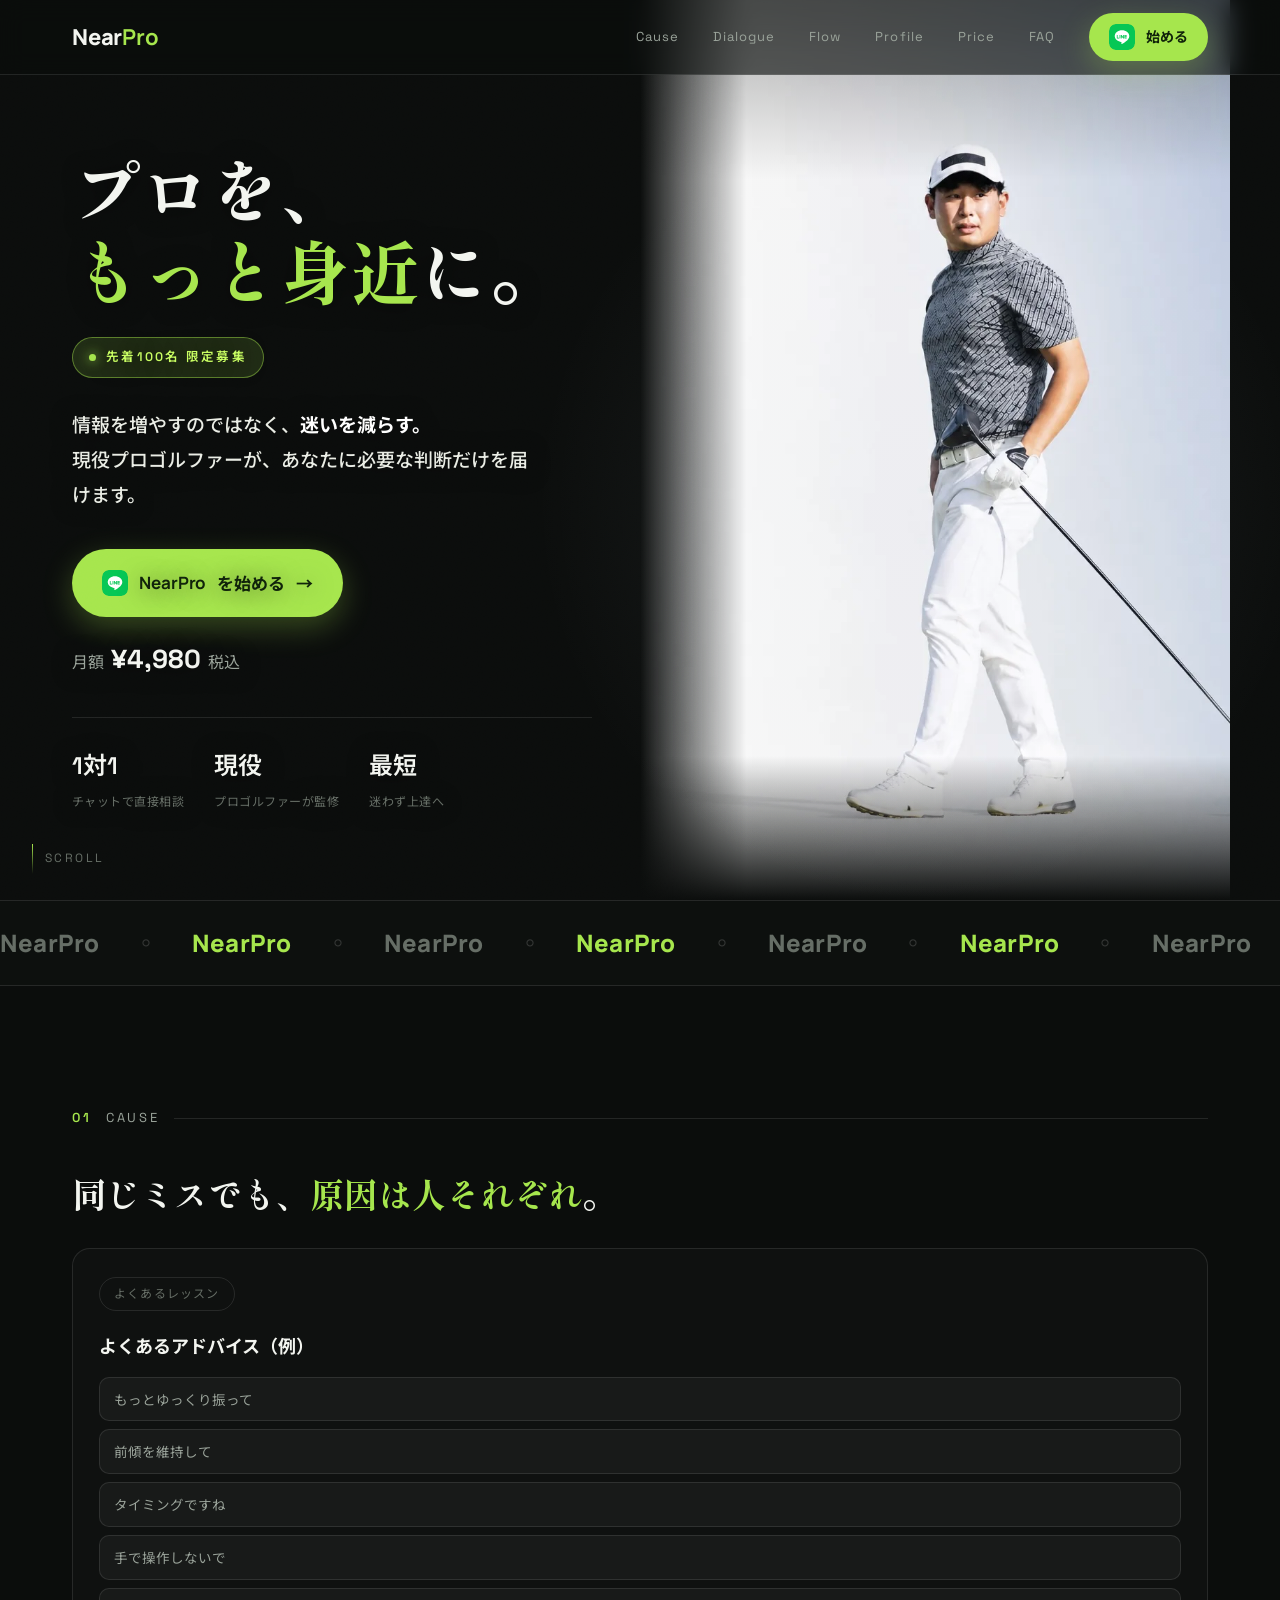
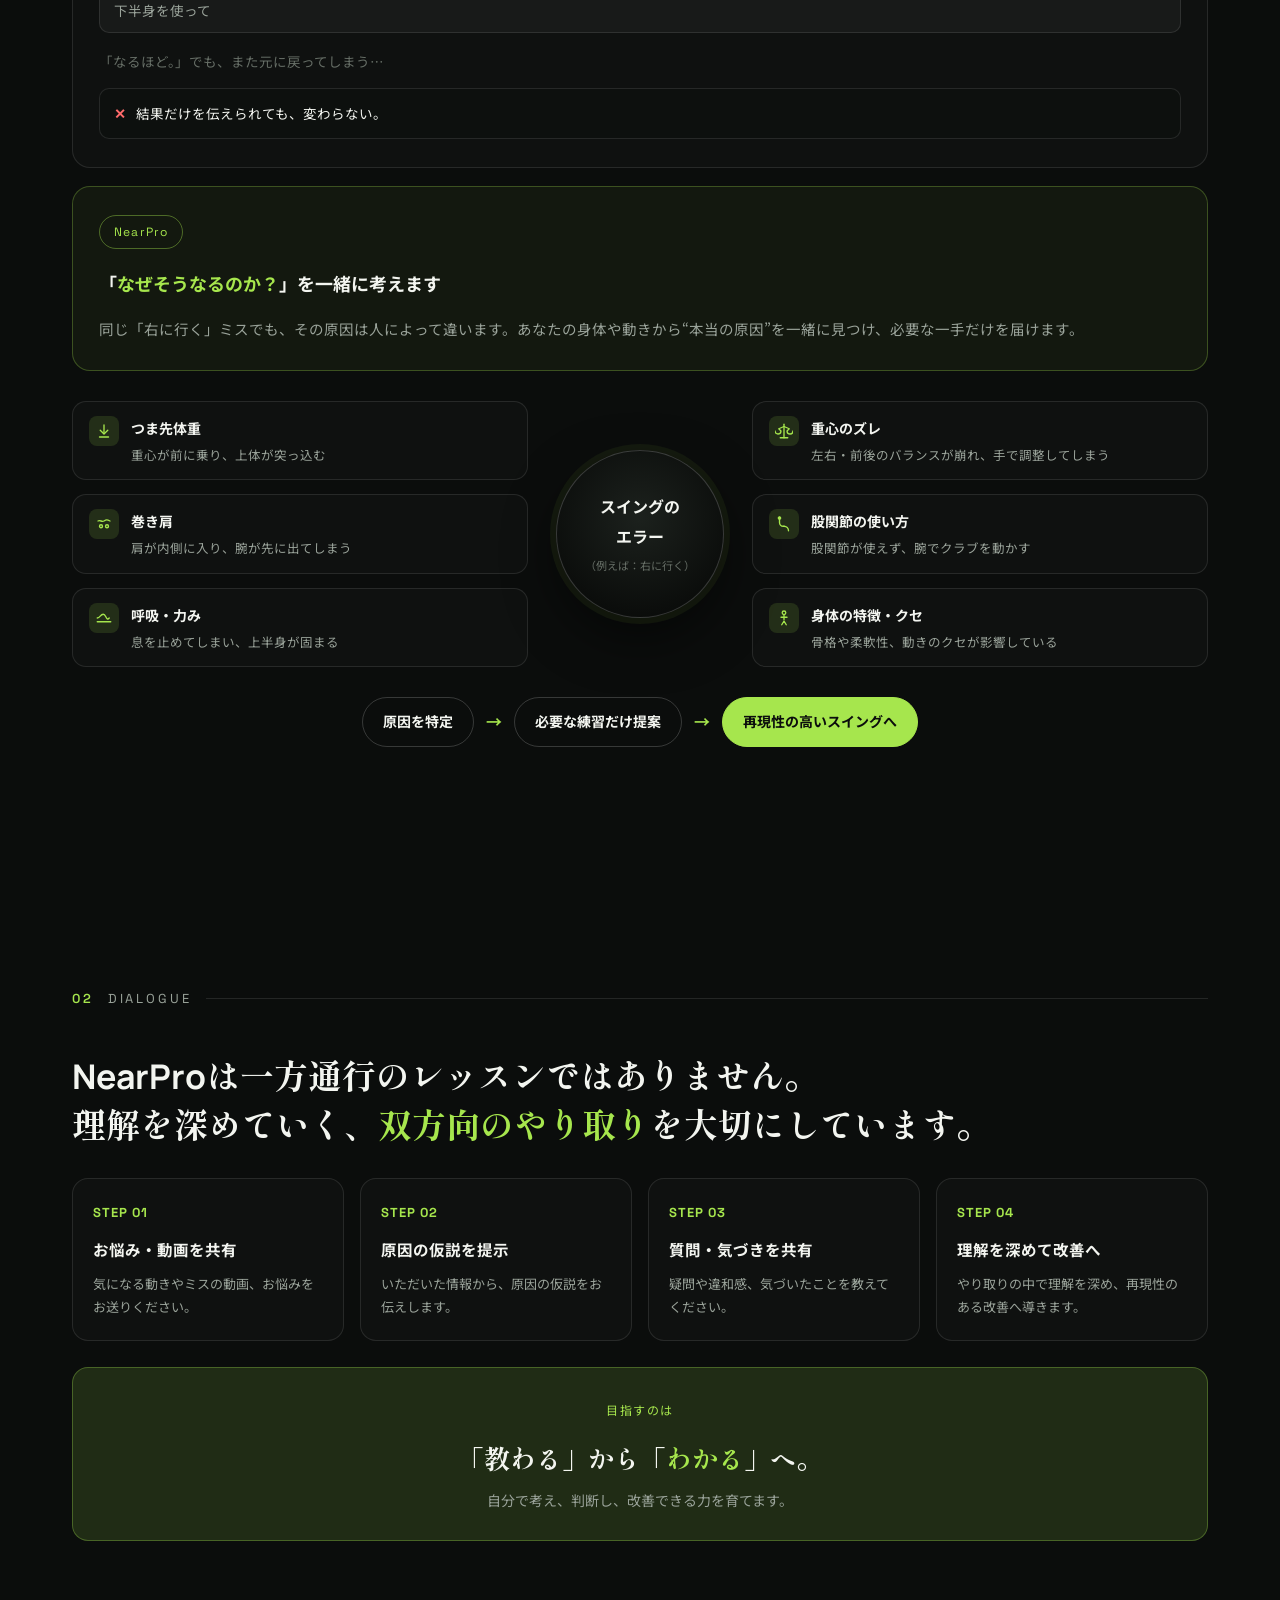
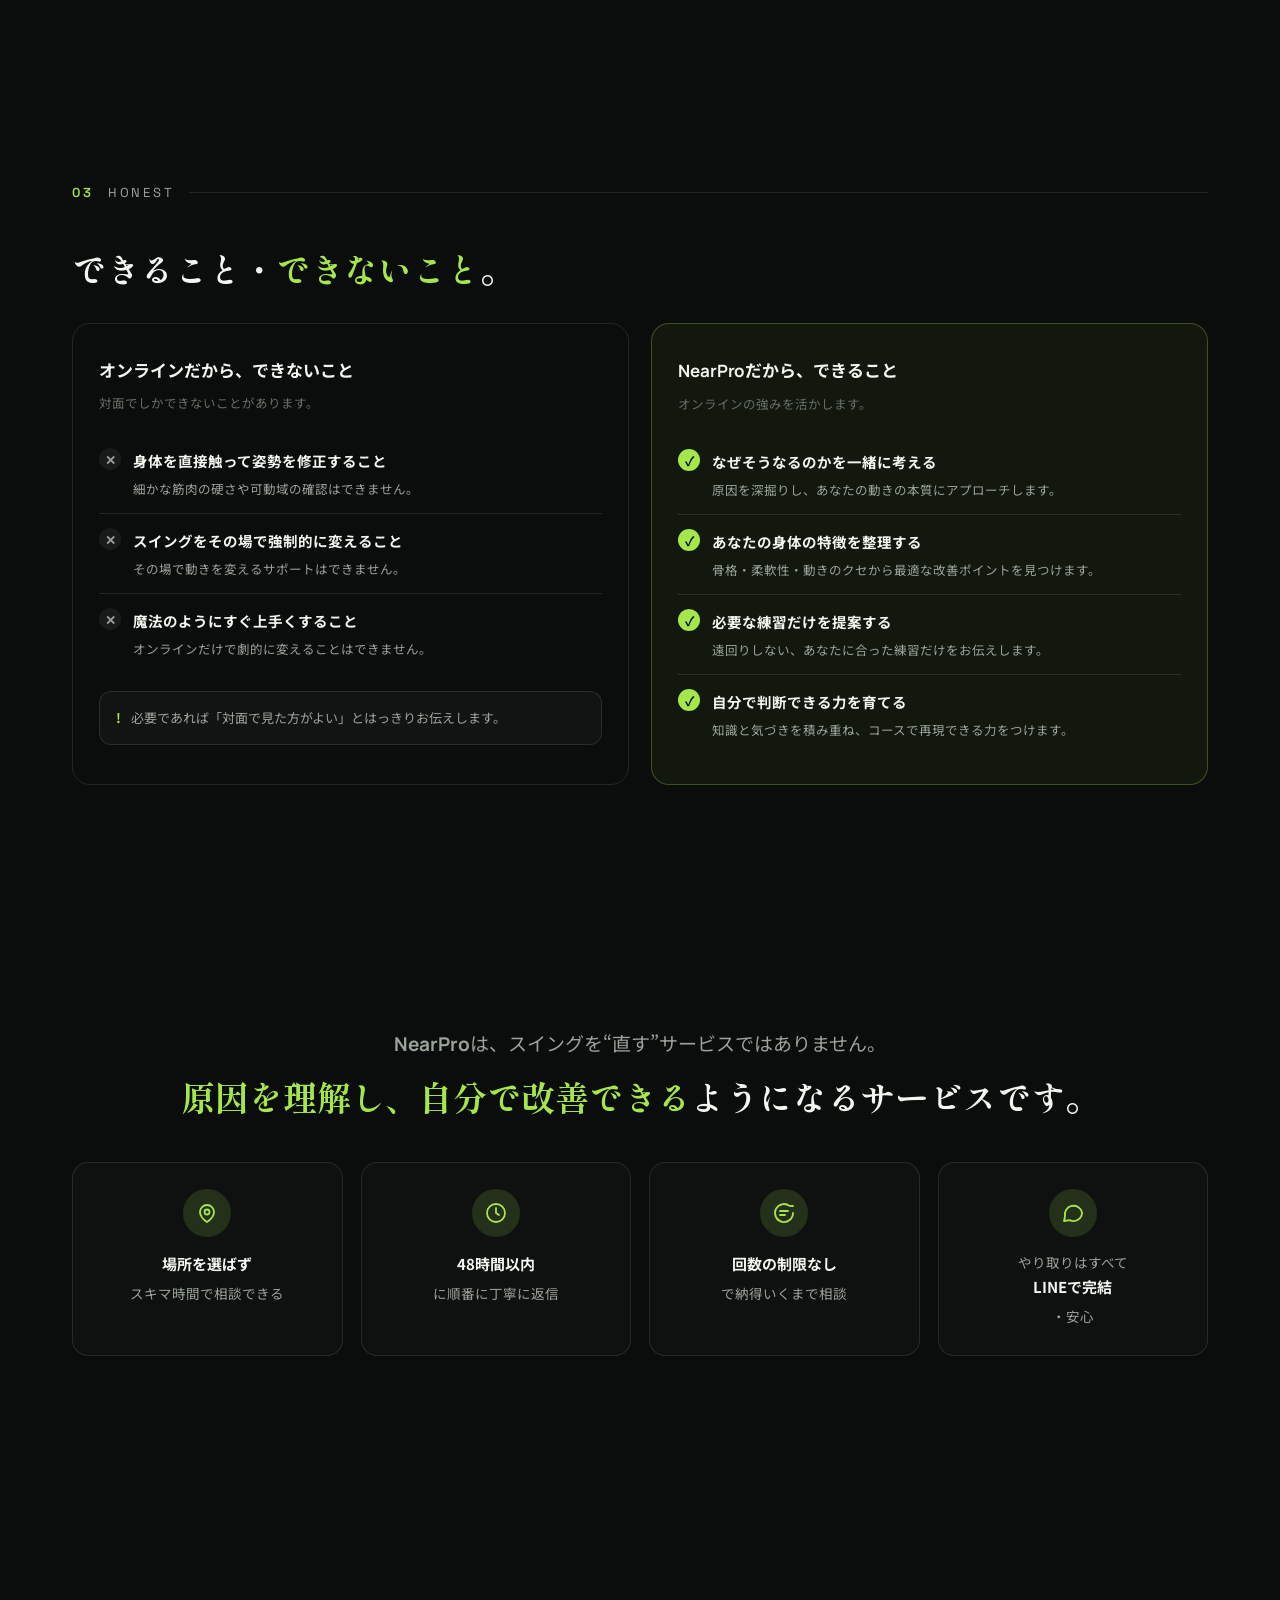
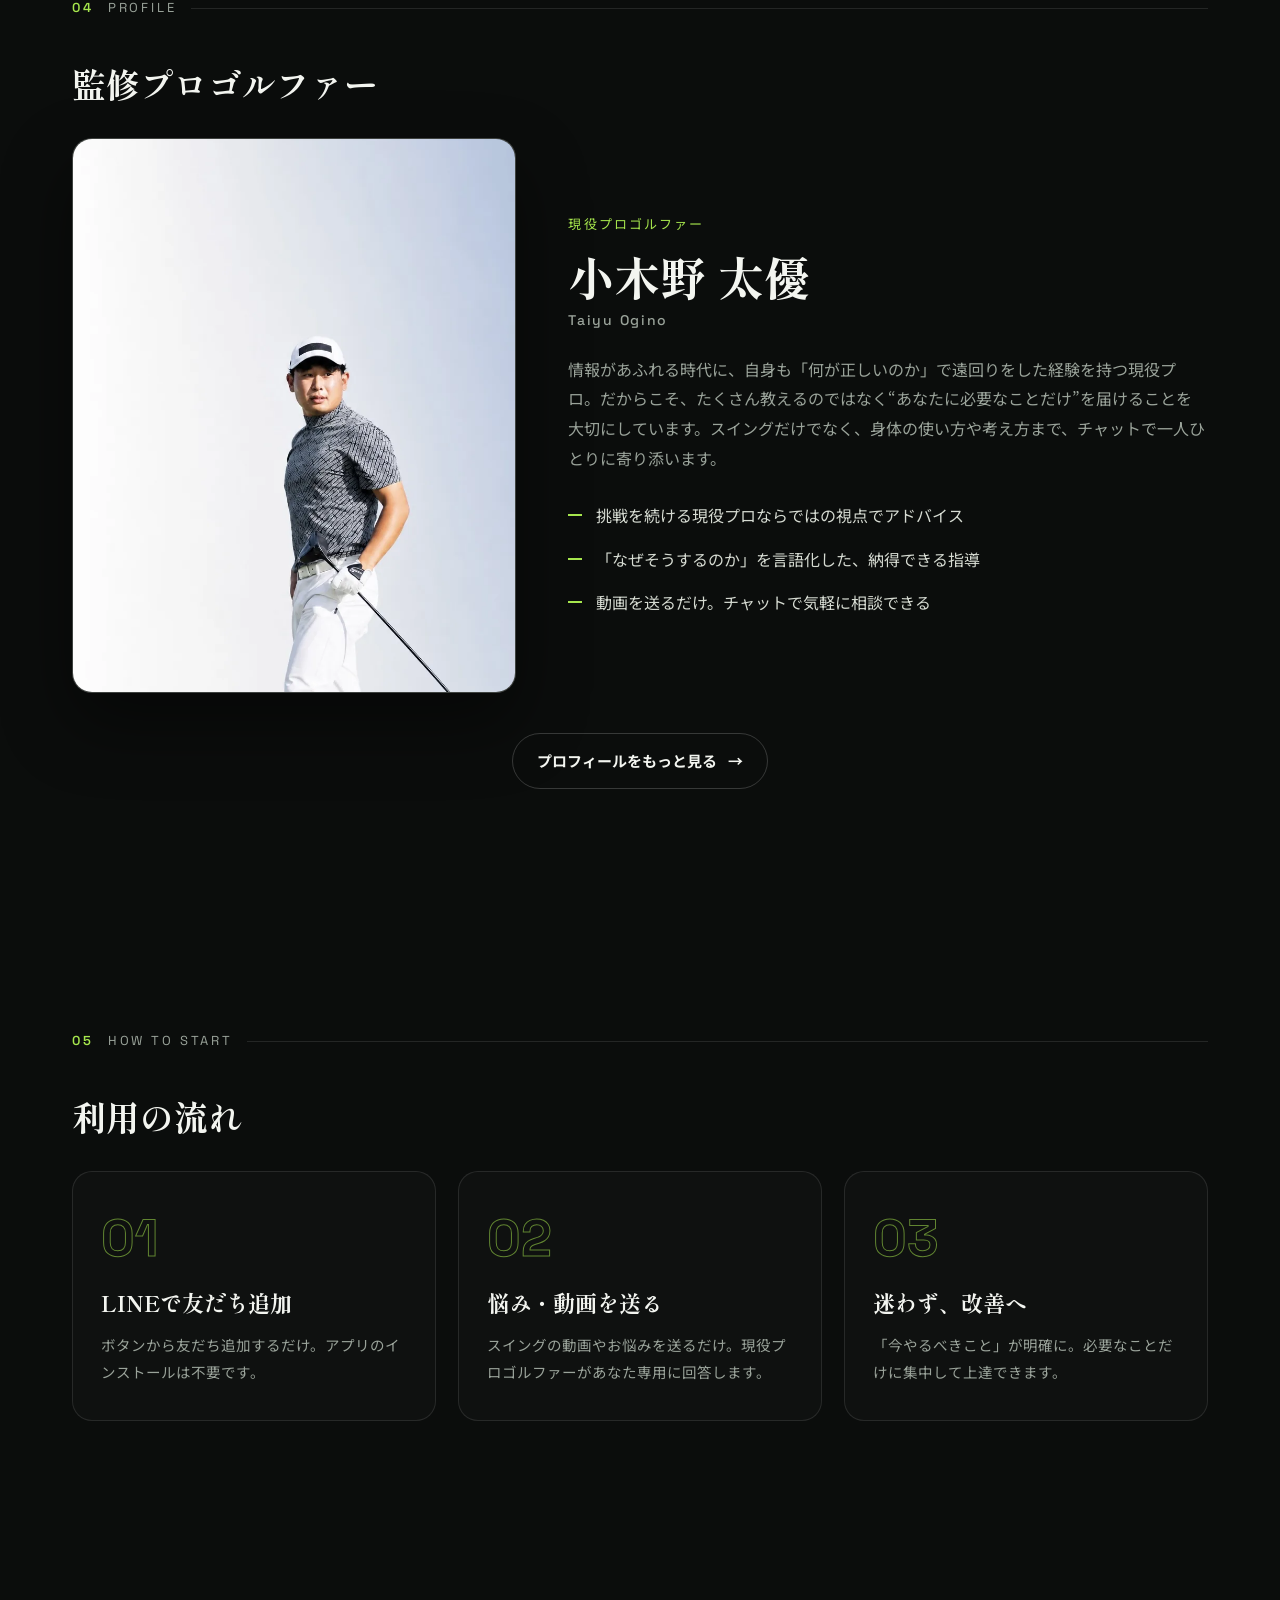
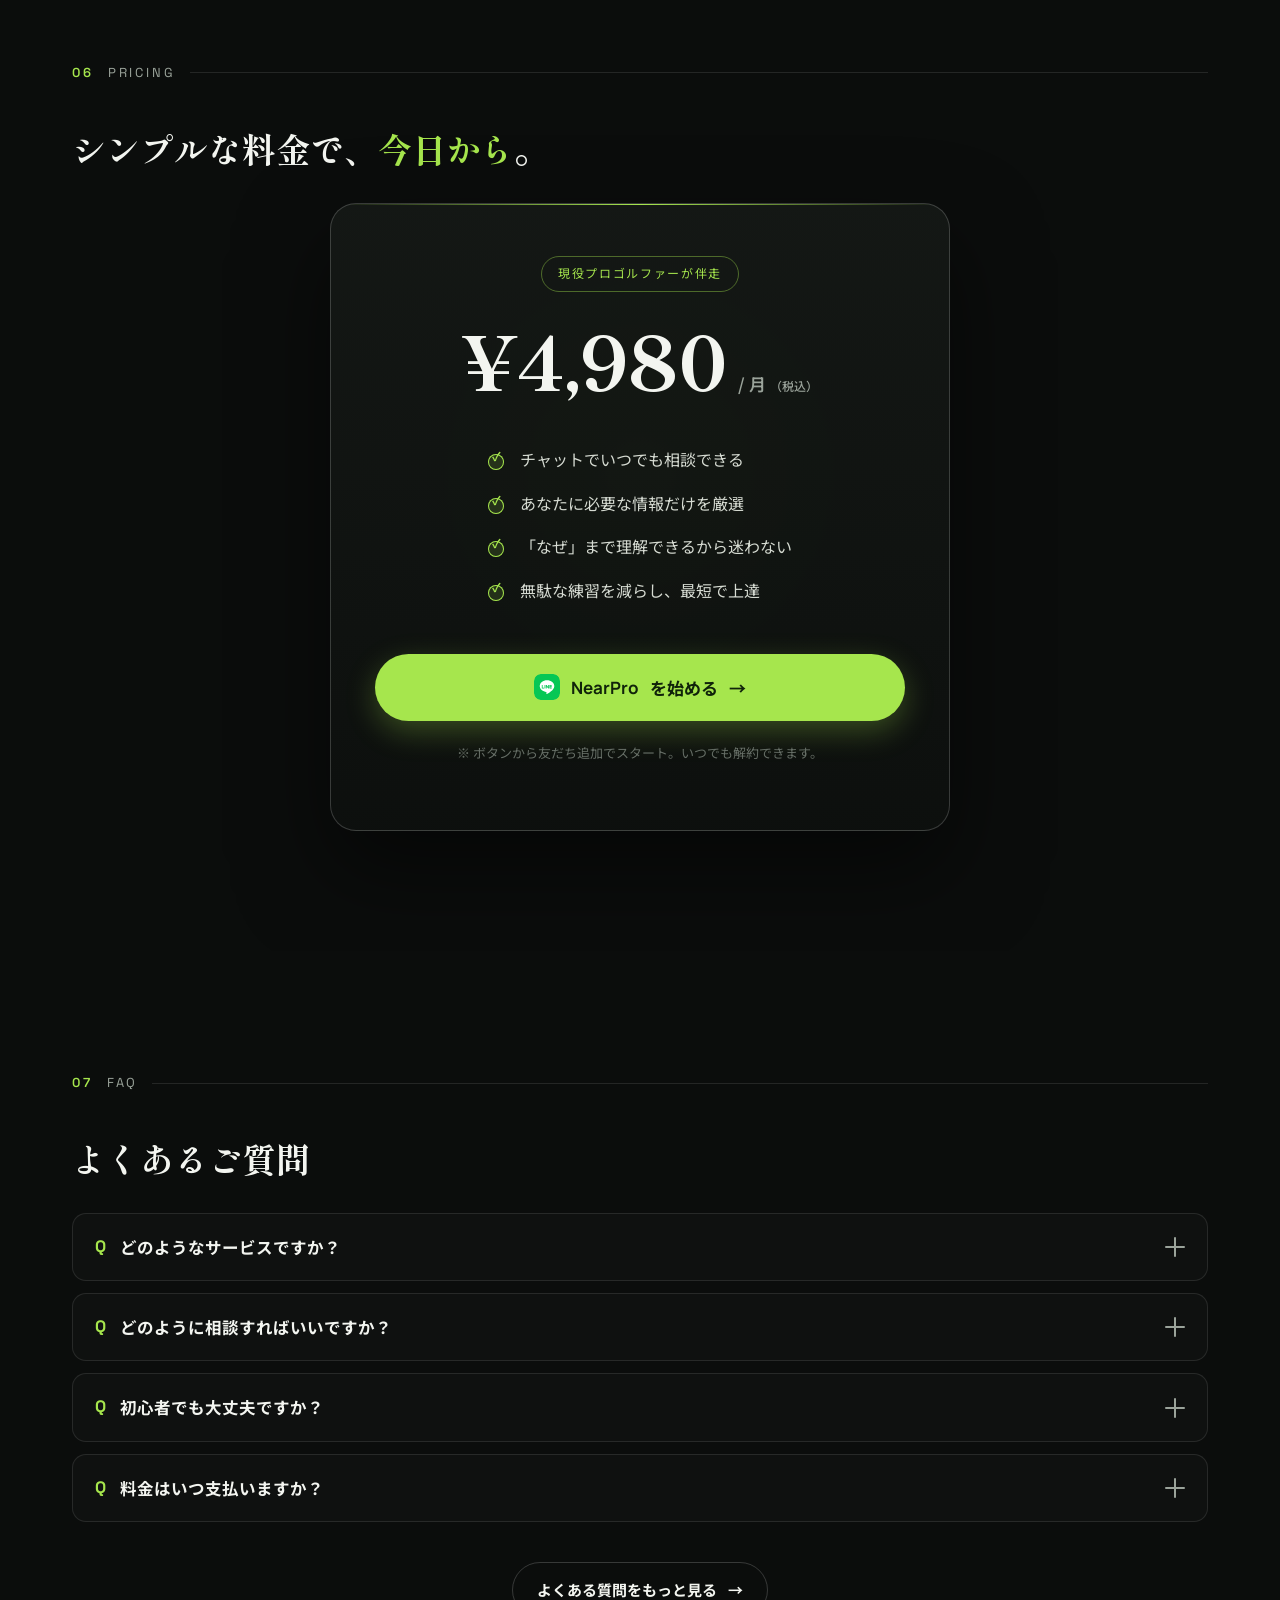
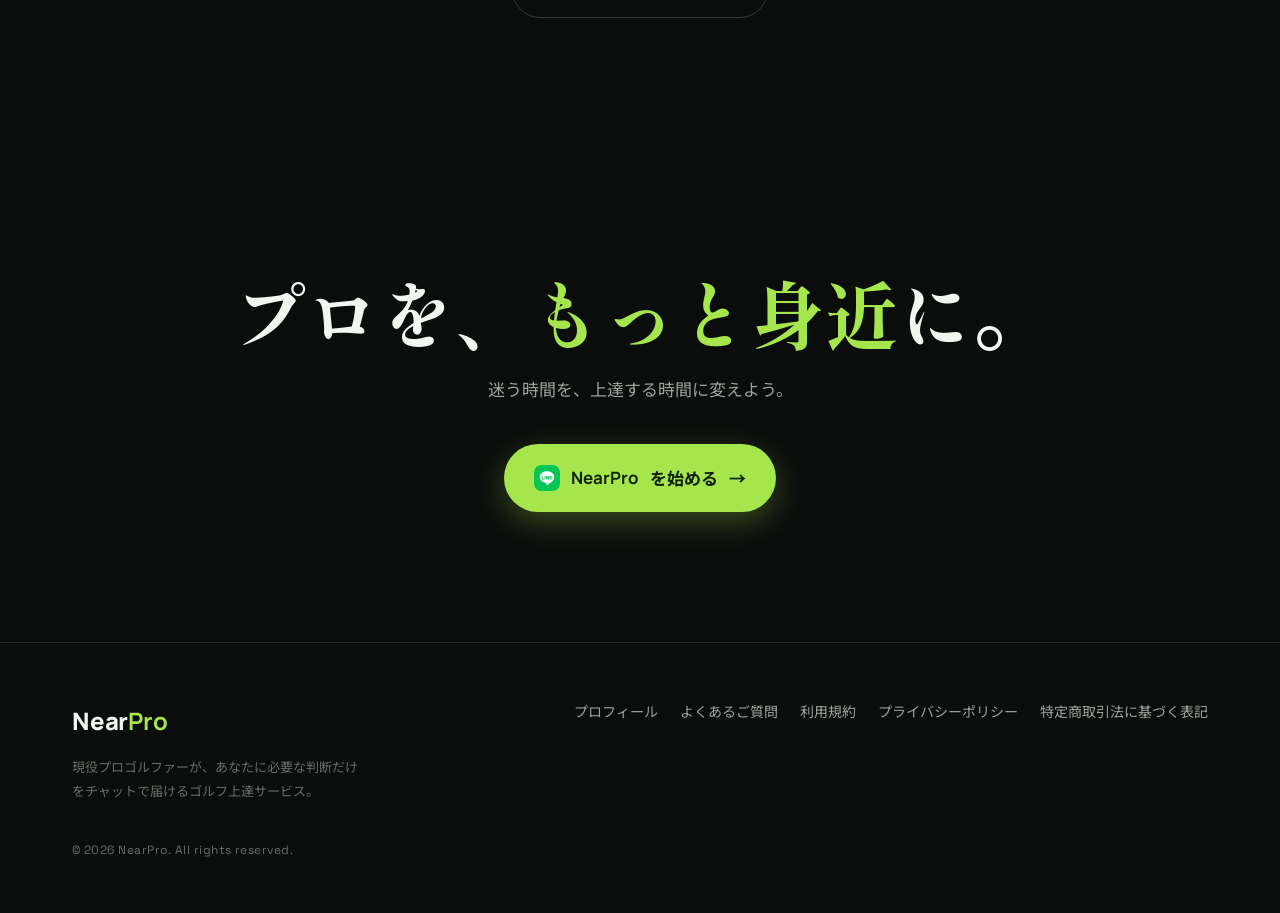
==== index.html @ 87bf40b3 "検索結果用にファビコンをGoogle要件(48pxの倍数)へ刷新、favicon.icoを追加 - favicon-48/96/144/192.png と favicon.ico を生成し全ページで参" ====
<!DOCTYPE html>
<html lang="ja">
<head>
<meta charset="UTF-8" />
<meta name="viewport" content="width=device-width, initial-scale=1.0" />
<title>NearPro（ニアプロ）｜ゴルフのミスの"原因"がわかるオンライン相談</title>
<meta name="description" content="NearPro（ニアプロ）は、現役プロゴルファーがLINEでゴルフの悩みに答えるオンライン相談サービス。同じミスでも原因は人それぞれ。あなたの身体の特徴やクセから本当の原因を一緒に見つけます。月額4,980円（税込）。" />
<meta name="google-site-verification" content="IbcM3j3N8ZVfV1A4sZUNfqUJ33cQSK8FoawnPCM8Xus" />
<meta name="theme-color" content="#0b0d0c" />
<meta property="og:title" content="NearPro（ニアプロ）｜ゴルフのミスの&quot;原因&quot;がわかるオンライン相談" />
<meta property="og:description" content="同じミスでも、原因は人それぞれ。現役プロゴルファーがLINEで伴走し、あなたに必要な一手だけを届けます。月額4,980円（税込）。" />
<link rel="preconnect" href="https://fonts.googleapis.com" />
<link rel="preconnect" href="https://fonts.gstatic.com" crossorigin />
<link href="https://fonts.googleapis.com/css2?family=Manrope:wght@600;700;800&family=Shippori+Mincho:wght@500;600;700;800&family=Noto+Sans+JP:wght@400;500;700&family=Space+Grotesk:wght@400;500;600;700&display=swap" rel="stylesheet" />
<link rel="icon" href="/favicon.ico" sizes="any" />
<link rel="icon" href="/favicon.svg" type="image/svg+xml" />
<link rel="icon" href="/favicon-96.png" sizes="96x96" type="image/png" />
<link rel="icon" href="/favicon-192.png" sizes="192x192" type="image/png" />
<link rel="apple-touch-icon" href="/apple-touch-icon.png" />
<meta property="og:type" content="website" />
<meta property="og:site_name" content="NearPro" />
<meta property="og:url" content="https://nearpro.pages.dev/" />
<meta property="og:image" content="https://nearpro.pages.dev/og.png" />
<meta property="og:image:width" content="1200" />
<meta property="og:image:height" content="630" />
<meta name="twitter:card" content="summary_large_image" />
<meta name="twitter:image" content="https://nearpro.pages.dev/og.png" />
<link rel="canonical" href="https://nearpro.pages.dev/" />
<link rel="stylesheet" href="styles.css" />
<script type="application/ld+json">
{
  "@context": "https://schema.org",
  "@graph": [
    {
      "@type": "Organization",
      "@id": "https://nearpro.pages.dev/#organization",
      "name": "NearPro",
      "alternateName": ["ニアプロ", "NearPro（ニアプロ）"],
      "url": "https://nearpro.pages.dev/",
      "logo": "https://nearpro.pages.dev/apple-touch-icon.png",
      "image": "https://nearpro.pages.dev/og.png",
      "description": "現役プロゴルファーがLINEでゴルフの悩みに答えるオンライン相談サービス。同じミスでも原因は人それぞれという考えのもと、原因を一緒に見つけ、自分で改善できる力を育てます。",
      "email": "tai54tai0517@icloud.com",
      "founder": { "@id": "https://nearpro.pages.dev/profile#taiyu-ogino" },
      "sameAs": ["https://lin.ee/vwxO3Qq"]
    },
    {
      "@type": "WebSite",
      "@id": "https://nearpro.pages.dev/#website",
      "url": "https://nearpro.pages.dev/",
      "name": "NearPro（ニアプロ）",
      "alternateName": "ニアプロ",
      "inLanguage": "ja",
      "publisher": { "@id": "https://nearpro.pages.dev/#organization" }
    },
    {
      "@type": "Service",
      "@id": "https://nearpro.pages.dev/#service",
      "name": "NearPro オンラインゴルフ相談",
      "serviceType": "オンラインゴルフレッスン・相談",
      "description": "スイングの動画やお悩みをLINEで送ると、現役プロゴルファーが原因の仮説を提示し、必要な練習だけを提案します。回数制限なし、48時間以内を目安に返信。",
      "provider": { "@id": "https://nearpro.pages.dev/#organization" },
      "areaServed": { "@type": "Country", "name": "日本" },
      "availableChannel": {
        "@type": "ServiceChannel",
        "serviceUrl": "https://lin.ee/vwxO3Qq",
        "name": "LINE公式アカウント"
      },
      "offers": {
        "@type": "Offer",
        "price": "4980",
        "priceCurrency": "JPY",
        "availability": "https://schema.org/InStock",
        "url": "https://nearpro.pages.dev/#price",
        "description": "月額4,980円（税込）／回数制限なし"
      }
    },
    {
      "@type": "Person",
      "@id": "https://nearpro.pages.dev/profile#taiyu-ogino",
      "name": "小木野 太優",
      "alternateName": "Taiyu Ogino",
      "jobTitle": "プロゴルファー",
      "url": "https://nearpro.pages.dev/profile",
      "worksFor": { "@id": "https://nearpro.pages.dev/#organization" }
    }
  ]
}
</script>
</head>
<body>

<header class="site" id="site-header">
  <div class="wrap">
    <a class="brand" href="#top">Near<b>Pro</b></a>
    <nav class="nav">
      <a class="link" href="#cause">Cause</a>
      <a class="link" href="#dialogue">Dialogue</a>
      <a class="link" href="#flow">Flow</a>
      <a class="link" href="#profile">Profile</a>
      <a class="link" href="#price">Price</a>
      <a class="link" href="/faq">FAQ</a>
      <a class="btn primary" href="https://lin.ee/vwxO3Qq" target="_blank" rel="noopener"><span class="ico" aria-label="LINE"><svg viewBox="0 0 48 48" aria-hidden="true"><rect width="48" height="48" rx="12" fill="#06C755"/><path fill="#fff" d="M24 11.5c-7.4 0-13.4 4.87-13.4 10.86 0 5.37 4.76 9.86 11.19 10.71.44.1 1.03.29 1.18.67.13.34.09.87.04 1.21l-.19 1.15c-.06.34-.27 1.33 1.17.72 1.44-.6 7.75-4.56 10.58-7.82h-.01c1.95-2.14 2.89-4.32 2.89-6.73 0-5.99-6.05-10.86-13.45-10.86z"/><g fill="#06C755"><path d="M20.7 20.2h-.94a.26.26 0 0 0-.26.26v5.85c0 .14.12.26.26.26h.94c.15 0 .26-.12.26-.26v-5.85a.26.26 0 0 0-.26-.26zM27.2 20.2h-.94a.26.26 0 0 0-.26.26v3.47l-2.68-3.62-.02-.02v-.01h-1.06a.26.26 0 0 0-.26.26v5.85c0 .14.12.26.26.26h.94c.15 0 .26-.12.26-.26v-3.47l2.69 3.63c.02.03.04.05.06.06l.02.01h1.05c.14 0 .26-.12.26-.26v-5.85a.26.26 0 0 0-.26-.26zM18.44 25.2h-2.56v-4.74a.26.26 0 0 0-.26-.26h-.94a.26.26 0 0 0-.26.26v5.85c0 .07.03.13.07.18.05.04.11.07.18.07h3.77c.14 0 .26-.12.26-.26v-.94a.26.26 0 0 0-.26-.26zM32.5 21.66c.14 0 .26-.12.26-.26v-.94a.26.26 0 0 0-.26-.26h-3.77a.25.25 0 0 0-.18.07.26.26 0 0 0-.07.18v5.85c0 .07.03.13.07.18.05.04.11.07.18.07h3.77c.14 0 .26-.12.26-.26v-.94a.26.26 0 0 0-.26-.26h-2.56v-.99h2.56c.14 0 .26-.12.26-.26v-.94a.26.26 0 0 0-.26-.26h-2.56v-.99h2.56z"/></g></svg></span>始める</a>
    </nav>
  </div>
</header>

<!-- ===== HERO ===== -->
<section class="hero" id="top">
  <div class="hero-photo">
    <picture>
      <source srcset="assets/img/hero-player.webp" type="image/webp" />
      <img src="assets/img/hero-player.jpg" alt="ゴルフクラブを持つ現役プロゴルファー" />
    </picture>
  </div>
  <div class="hero-scrim" aria-hidden="true"></div>
  <div class="wrap hero-inner">
    <div class="hero-copy">
      <h1 class="title">プロを、<br /><span class="nb"><em>もっと身近</em>に。</span></h1>
      <div class="kicker limited"><span class="dot"></span>先着100名 限定募集</div>
      <p class="hero-lead">情報を増やすのではなく、<b>迷いを減らす。</b><br />現役プロゴルファーが、あなたに必要な判断だけを届けます。</p>
      <div class="hero-actions">
        <a class="btn primary big" href="https://lin.ee/vwxO3Qq" target="_blank" rel="noopener"><span class="ico" aria-label="LINE"><svg viewBox="0 0 48 48" aria-hidden="true"><rect width="48" height="48" rx="12" fill="#06C755"/><path fill="#fff" d="M24 11.5c-7.4 0-13.4 4.87-13.4 10.86 0 5.37 4.76 9.86 11.19 10.71.44.1 1.03.29 1.18.67.13.34.09.87.04 1.21l-.19 1.15c-.06.34-.27 1.33 1.17.72 1.44-.6 7.75-4.56 10.58-7.82h-.01c1.95-2.14 2.89-4.32 2.89-6.73 0-5.99-6.05-10.86-13.45-10.86z"/><g fill="#06C755"><path d="M20.7 20.2h-.94a.26.26 0 0 0-.26.26v5.85c0 .14.12.26.26.26h.94c.15 0 .26-.12.26-.26v-5.85a.26.26 0 0 0-.26-.26zM27.2 20.2h-.94a.26.26 0 0 0-.26.26v3.47l-2.68-3.62-.02-.02v-.01h-1.06a.26.26 0 0 0-.26.26v5.85c0 .14.12.26.26.26h.94c.15 0 .26-.12.26-.26v-3.47l2.69 3.63c.02.03.04.05.06.06l.02.01h1.05c.14 0 .26-.12.26-.26v-5.85a.26.26 0 0 0-.26-.26zM18.44 25.2h-2.56v-4.74a.26.26 0 0 0-.26-.26h-.94a.26.26 0 0 0-.26.26v5.85c0 .07.03.13.07.18.05.04.11.07.18.07h3.77c.14 0 .26-.12.26-.26v-.94a.26.26 0 0 0-.26-.26zM32.5 21.66c.14 0 .26-.12.26-.26v-.94a.26.26 0 0 0-.26-.26h-3.77a.25.25 0 0 0-.18.07.26.26 0 0 0-.07.18v5.85c0 .07.03.13.07.18.05.04.11.07.18.07h3.77c.14 0 .26-.12.26-.26v-.94a.26.26 0 0 0-.26-.26h-2.56v-.99h2.56c.14 0 .26-.12.26-.26v-.94a.26.26 0 0 0-.26-.26h-2.56v-.99h2.56z"/></g></svg></span><span class="np">NearPro</span>を始める<span>→</span></a>
        <div class="price-tag"><span>月額</span><b>¥4,980</b><span>税込</span></div>
      </div>
      <ul class="hero-stats">
        <li><span class="n">1対1</span><span class="l">チャットで直接相談</span></li>
        <li><span class="n">現役</span><span class="l">プロゴルファーが監修</span></li>
        <li><span class="n">最短</span><span class="l">迷わず上達へ</span></li>
      </ul>
    </div>
  </div>
  <div class="scroll-hint">SCROLL</div>
</section>

<!-- ===== MARQUEE ===== -->
<div class="marquee" aria-hidden="true">
  <div class="marquee-track">
    <span>NearPro</span><span class="sep">◦</span><span class="hot">NearPro</span><span class="sep">◦</span>
    <span>NearPro</span><span class="sep">◦</span><span class="hot">NearPro</span><span class="sep">◦</span>
    <span>NearPro</span><span class="sep">◦</span><span class="hot">NearPro</span><span class="sep">◦</span>
    <span>NearPro</span><span class="sep">◦</span><span class="hot">NearPro</span><span class="sep">◦</span>
    <span>NearPro</span><span class="sep">◦</span><span class="hot">NearPro</span><span class="sep">◦</span>
    <span>NearPro</span><span class="sep">◦</span><span class="hot">NearPro</span><span class="sep">◦</span>
  </div>
</div>

<!-- ===== 01 CAUSE ===== -->
<section class="section" id="cause">
  <div class="wrap">
    <div class="sec-label reveal"><span class="num">01</span> Cause</div>
    <h2 class="sub-head reveal">同じミスでも、<em>原因は人それぞれ</em>。</h2>

    <div class="compare reveal">
      <div class="panel">
        <span class="tag">よくあるレッスン</span>
        <h3>よくあるアドバイス（例）</h3>
        <ul class="advice">
          <li>もっとゆっくり振って</li>
          <li>前傾を維持して</li>
          <li>タイミングですね</li>
          <li>手で操作しないで</li>
          <li>下半身を使って</li>
        </ul>
        <p class="again">「なるほど。」でも、また元に戻ってしまう…</p>
        <div class="bad"><span class="x">✕</span>結果だけを伝えられても、変わらない。</div>
      </div>

      <div class="panel hot">
        <span class="tag">NearPro</span>
        <h3>「<em>なぜそうなるのか？</em>」を一緒に考えます</h3>
        <p class="nplead">同じ「右に行く」ミスでも、その原因は人によって違います。あなたの身体や動きから“本当の原因”を一緒に見つけ、必要な一手だけを届けます。</p>
      </div>
    </div>

    <div class="cause reveal d1">
      <div class="cause-side">
        <div class="factor">
          <span class="fic"><svg viewBox="0 0 24 24" fill="none" stroke="currentColor" stroke-width="1.8" stroke-linecap="round" stroke-linejoin="round"><path d="M12 4v10"/><path d="M7 11l5 5 5-5"/><path d="M6 20h12"/></svg></span>
          <div><div class="ft">つま先体重</div><div class="fd">重心が前に乗り、上体が突っ込む</div></div>
        </div>
        <div class="factor">
          <span class="fic"><svg viewBox="0 0 24 24" fill="none" stroke="currentColor" stroke-width="1.8" stroke-linecap="round" stroke-linejoin="round"><path d="M4 8c3-2 5 2 8 0s4-2 8 0"/><circle cx="8" cy="15" r="2"/><circle cx="16" cy="15" r="2"/></svg></span>
          <div><div class="ft">巻き肩</div><div class="fd">肩が内側に入り、腕が先に出てしまう</div></div>
        </div>
        <div class="factor">
          <span class="fic"><svg viewBox="0 0 24 24" fill="none" stroke="currentColor" stroke-width="1.8" stroke-linecap="round" stroke-linejoin="round"><path d="M3 12c4 0 4-5 8-5s4 10 8 5"/><path d="M3 17h18"/></svg></span>
          <div><div class="ft">呼吸・力み</div><div class="fd">息を止めてしまい、上半身が固まる</div></div>
        </div>
      </div>

      <div class="cause-center">
        <div><div class="ce-t">スイングの<br />エラー</div><div class="ce-s">（例えば：右に行く）</div></div>
      </div>

      <div class="cause-side">
        <div class="factor">
          <span class="fic"><svg viewBox="0 0 24 24" fill="none" stroke="currentColor" stroke-width="1.8" stroke-linecap="round" stroke-linejoin="round"><path d="M12 3v18"/><path d="M7 21h10"/><path d="M12 6l-7 3 3 3a4 4 0 0 1-8 0"/><path d="M12 6l7 3-3 3a4 4 0 0 0 8 0"/></svg></span>
          <div><div class="ft">重心のズレ</div><div class="fd">左右・前後のバランスが崩れ、手で調整してしまう</div></div>
        </div>
        <div class="factor">
          <span class="fic"><svg viewBox="0 0 24 24" fill="none" stroke="currentColor" stroke-width="1.8" stroke-linecap="round" stroke-linejoin="round"><path d="M6 3v7a5 5 0 0 0 5 5h1"/><path d="M18 21a6 6 0 0 0-6-6"/><circle cx="6" cy="4" r="1.5"/></svg></span>
          <div><div class="ft">股関節の使い方</div><div class="fd">股関節が使えず、腕でクラブを動かす</div></div>
        </div>
        <div class="factor">
          <span class="fic"><svg viewBox="0 0 24 24" fill="none" stroke="currentColor" stroke-width="1.8" stroke-linecap="round" stroke-linejoin="round"><circle cx="12" cy="5" r="2.4"/><path d="M12 8v6"/><path d="M8 11h8"/><path d="M9 21l3-5 3 5"/></svg></span>
          <div><div class="ft">身体の特徴・クセ</div><div class="fd">骨格や柔軟性、動きのクセが影響している</div></div>
        </div>
      </div>
    </div>

    <div class="result-flow reveal d2">
      <span class="rf">原因を特定</span>
      <span class="arw">→</span>
      <span class="rf">必要な練習だけ提案</span>
      <span class="arw">→</span>
      <span class="rf last">再現性の高いスイングへ</span>
    </div>
  </div>
</section>

<!-- ===== 02 DIALOGUE ===== -->
<section class="section" id="dialogue">
  <div class="wrap">
    <div class="sec-label reveal"><span class="num">02</span> Dialogue</div>
    <h2 class="sub-head reveal"><span class="np">NearPro</span>は一方通行のレッスンではありません。<br />理解を深めていく、<em>双方向のやり取り</em>を大切にしています。</h2>

    <div class="tsteps reveal d1">
      <div class="tstep"><div class="sn">STEP 01</div><h4>お悩み・動画を共有</h4><p>気になる動きやミスの動画、お悩みをお送りください。</p></div>
      <div class="tstep"><div class="sn">STEP 02</div><h4>原因の仮説を提示</h4><p>いただいた情報から、原因の仮説をお伝えします。</p></div>
      <div class="tstep"><div class="sn">STEP 03</div><h4>質問・気づきを共有</h4><p>疑問や違和感、気づいたことを教えてください。</p></div>
      <div class="tstep"><div class="sn">STEP 04</div><h4>理解を深めて改善へ</h4><p>やり取りの中で理解を深め、再現性のある改善へ導きます。</p></div>
    </div>

    <div class="aim reveal d2">
      <span class="lbl">目指すのは</span>
      <h3>「教わる」から「<em>わかる</em>」へ。</h3>
      <p>自分で考え、判断し、改善できる力を育てます。</p>
    </div>
  </div>
</section>

<!-- ===== 03 HONEST ===== -->
<section class="section" id="honest">
  <div class="wrap">
    <div class="sec-label reveal"><span class="num">03</span> Honest</div>
    <h2 class="sub-head reveal">できること・<em>できないこと</em>。</h2>
    <div class="cc reveal">
      <div class="cc-col cant">
        <h3>オンラインだから、できないこと</h3>
        <p class="note">対面でしかできないことがあります。</p>
        <div class="cc-item"><span class="ci">✕</span><div><div class="ct">身体を直接触って姿勢を修正すること</div><div class="cd">細かな筋肉の硬さや可動域の確認はできません。</div></div></div>
        <div class="cc-item"><span class="ci">✕</span><div><div class="ct">スイングをその場で強制的に変えること</div><div class="cd">その場で動きを変えるサポートはできません。</div></div></div>
        <div class="cc-item"><span class="ci">✕</span><div><div class="ct">魔法のようにすぐ上手くすること</div><div class="cd">オンラインだけで劇的に変えることはできません。</div></div></div>
        <div class="cc-flag"><span class="fi">!</span>必要であれば「対面で見た方がよい」とはっきりお伝えします。</div>
      </div>

      <div class="cc-col can">
        <h3><span class="np">NearPro</span>だから、できること</h3>
        <p class="note">オンラインの強みを活かします。</p>
        <div class="cc-item"><span class="ci">✓</span><div><div class="ct">なぜそうなるのかを一緒に考える</div><div class="cd">原因を深掘りし、あなたの動きの本質にアプローチします。</div></div></div>
        <div class="cc-item"><span class="ci">✓</span><div><div class="ct">あなたの身体の特徴を整理する</div><div class="cd">骨格・柔軟性・動きのクセから最適な改善ポイントを見つけます。</div></div></div>
        <div class="cc-item"><span class="ci">✓</span><div><div class="ct">必要な練習だけを提案する</div><div class="cd">遠回りしない、あなたに合った練習だけをお伝えします。</div></div></div>
        <div class="cc-item"><span class="ci">✓</span><div><div class="ct">自分で判断できる力を育てる</div><div class="cd">知識と気づきを積み重ね、コースで再現できる力をつけます。</div></div></div>
      </div>
    </div>
  </div>
</section>

<!-- ===== SUMMARY ===== -->
<section class="section" id="summary">
  <div class="wrap">
    <div class="sum-lead reveal">
      <p class="s1"><span class="np">NearPro</span>は、スイングを“直す”サービスではありません。</p>
      <p class="s2"><em>原因を理解し、自分で改善できる</em>ようになるサービスです。</p>
    </div>
    <div class="feats4 reveal d1">
      <div class="feat4"><div class="f4i"><svg viewBox="0 0 24 24" fill="none" stroke="currentColor" stroke-width="1.8" stroke-linecap="round" stroke-linejoin="round"><path d="M12 21s-7-4.5-7-10a7 7 0 0 1 14 0c0 5.5-7 10-7 10Z"/><circle cx="12" cy="11" r="2.5"/></svg></div><p><b>場所を選ばず</b>スキマ時間で相談できる</p></div>
      <div class="feat4"><div class="f4i"><svg viewBox="0 0 24 24" fill="none" stroke="currentColor" stroke-width="1.8" stroke-linecap="round" stroke-linejoin="round"><circle cx="12" cy="12" r="9"/><path d="M12 7v5l3 2"/></svg></div><p><b>48時間以内</b>に順番に丁寧に返信</p></div>
      <div class="feat4"><div class="f4i"><svg viewBox="0 0 24 24" fill="none" stroke="currentColor" stroke-width="1.8" stroke-linecap="round" stroke-linejoin="round"><path d="M8 10h8M8 14h5"/><path d="M21 12a9 9 0 1 1-3.5-7.1L21 5"/></svg></div><p><b>回数の制限なし</b>で納得いくまで相談</p></div>
      <div class="feat4"><div class="f4i"><svg viewBox="0 0 24 24" fill="none" stroke="currentColor" stroke-width="1.8" stroke-linecap="round" stroke-linejoin="round"><path d="M21 11.5a8.5 8.5 0 0 1-12.3 7.6L3 20l1-4.5A8.5 8.5 0 1 1 21 11.5Z"/></svg></div><p>やり取りはすべて<b>LINEで完結</b>・安心</p></div>
    </div>
  </div>
</section>

<!-- ===== 04 PROFILE ===== -->
<section class="section profile" id="profile">
  <div class="wrap">
    <div class="sec-label reveal"><span class="num">04</span> Profile</div>
    <h2 class="sub-head reveal">監修プロゴルファー</h2>
    <div class="profile-grid">
      <div class="profile-photo reveal">
        <picture>
          <source srcset="assets/img/hero-player.webp" type="image/webp" />
          <img src="assets/img/hero-player.jpg" alt="小木野 太優（現役プロゴルファー）" loading="lazy" />
        </picture>
      </div>
      <div class="profile-body reveal d1">
        <p class="p-role">現役プロゴルファー</p>
        <h3 class="p-name">小木野 太優<span>Taiyu Ogino</span></h3>
        <!-- ↓プロフィール文・特長は仮のたたき台です。本番の経歴に差し替えてください -->
        <p class="p-bio">情報があふれる時代に、自身も「何が正しいのか」で遠回りをした経験を持つ現役プロ。だからこそ、たくさん教えるのではなく“あなたに必要なことだけ”を届けることを大切にしています。スイングだけでなく、身体の使い方や考え方まで、チャットで一人ひとりに寄り添います。</p>
        <ul class="p-points">
          <li>挑戦を続ける現役プロならではの視点でアドバイス</li>
          <li>「なぜそうするのか」を言語化した、納得できる指導</li>
          <li>動画を送るだけ。チャットで気軽に相談できる</li>
        </ul>
      </div>
    </div>
    <div class="more-btn reveal d2"><a class="btn ghost" href="/profile">プロフィールをもっと見る<span>→</span></a></div>
  </div>
</section>

<!-- ===== 05 HOW TO START ===== -->
<section class="section" id="flow">
  <div class="wrap">
    <div class="sec-label reveal"><span class="num">05</span> How to start</div>
    <h2 class="sub-head reveal">利用の流れ</h2>
    <div class="steps">
      <div class="step reveal"><div class="sn">01</div><h4>LINEで友だち追加</h4><p>ボタンから友だち追加するだけ。アプリのインストールは不要です。</p></div>
      <div class="step reveal d1"><div class="sn">02</div><h4>悩み・動画を送る</h4><p>スイングの動画やお悩みを送るだけ。現役プロゴルファーがあなた専用に回答します。</p></div>
      <div class="step reveal d2"><div class="sn">03</div><h4>迷わず、改善へ</h4><p>「今やるべきこと」が明確に。必要なことだけに集中して上達できます。</p></div>
    </div>
  </div>
</section>

<!-- ===== PRICING ===== -->
<section class="section pricing" id="price">
  <div class="glow" aria-hidden="true"></div>
  <div class="wrap">
    <div class="sec-label reveal"><span class="num">06</span> Pricing</div>
    <h2 class="sub-head reveal">シンプルな料金で、<em>今日から</em>。</h2>
    <div class="price-card reveal d1">
      <span class="badge">現役プロゴルファーが伴走</span>
      <div class="price-amt">
        <span class="amt">¥4,980</span>
        <span class="per">/ 月<span class="tax">（税込）</span></span>
      </div>
      <ul>
        <li>チャットでいつでも相談できる</li>
        <li>あなたに必要な情報だけを厳選</li>
        <li>「なぜ」まで理解できるから迷わない</li>
        <li>無駄な練習を減らし、最短で上達</li>
      </ul>
      <a class="btn primary big" href="https://lin.ee/vwxO3Qq" target="_blank" rel="noopener"><span class="ico" aria-label="LINE"><svg viewBox="0 0 48 48" aria-hidden="true"><rect width="48" height="48" rx="12" fill="#06C755"/><path fill="#fff" d="M24 11.5c-7.4 0-13.4 4.87-13.4 10.86 0 5.37 4.76 9.86 11.19 10.71.44.1 1.03.29 1.18.67.13.34.09.87.04 1.21l-.19 1.15c-.06.34-.27 1.33 1.17.72 1.44-.6 7.75-4.56 10.58-7.82h-.01c1.95-2.14 2.89-4.32 2.89-6.73 0-5.99-6.05-10.86-13.45-10.86z"/><g fill="#06C755"><path d="M20.7 20.2h-.94a.26.26 0 0 0-.26.26v5.85c0 .14.12.26.26.26h.94c.15 0 .26-.12.26-.26v-5.85a.26.26 0 0 0-.26-.26zM27.2 20.2h-.94a.26.26 0 0 0-.26.26v3.47l-2.68-3.62-.02-.02v-.01h-1.06a.26.26 0 0 0-.26.26v5.85c0 .14.12.26.26.26h.94c.15 0 .26-.12.26-.26v-3.47l2.69 3.63c.02.03.04.05.06.06l.02.01h1.05c.14 0 .26-.12.26-.26v-5.85a.26.26 0 0 0-.26-.26zM18.44 25.2h-2.56v-4.74a.26.26 0 0 0-.26-.26h-.94a.26.26 0 0 0-.26.26v5.85c0 .07.03.13.07.18.05.04.11.07.18.07h3.77c.14 0 .26-.12.26-.26v-.94a.26.26 0 0 0-.26-.26zM32.5 21.66c.14 0 .26-.12.26-.26v-.94a.26.26 0 0 0-.26-.26h-3.77a.25.25 0 0 0-.18.07.26.26 0 0 0-.07.18v5.85c0 .07.03.13.07.18.05.04.11.07.18.07h3.77c.14 0 .26-.12.26-.26v-.94a.26.26 0 0 0-.26-.26h-2.56v-.99h2.56c.14 0 .26-.12.26-.26v-.94a.26.26 0 0 0-.26-.26h-2.56v-.99h2.56z"/></g></svg></span><span class="np">NearPro</span>を始める<span>→</span></a>
      <p class="price-note">※ ボタンから友だち追加でスタート。いつでも解約できます。</p>
    </div>
  </div>
</section>

<!-- ===== FAQ PREVIEW ===== -->
<section class="section" id="faq">
  <div class="wrap">
    <div class="sec-label reveal"><span class="num">07</span> FAQ</div>
    <h2 class="sub-head reveal">よくあるご質問</h2>
    <div class="reveal">
      <details class="faq-item">
        <summary><span class="q">Q</span>どのようなサービスですか？<span class="ic" aria-hidden="true"></span></summary>
        <div class="faq-a">あなたのスイングやお悩みから「なぜそうなるのか」という原因を一緒に考え、必要な練習や改善ポイントを提案するサービスです。<b>自分で考えて改善できる力</b>を育てることを目指します。</div>
      </details>
      <details class="faq-item">
        <summary><span class="q">Q</span>どのように相談すればいいですか？<span class="ic" aria-hidden="true"></span></summary>
        <div class="faq-a">公式LINEにご登録いただき、トーク画面からご相談ください。動画や写真、文章を送っていただければ、<b>48時間以内を目安</b>にご返信いたします。</div>
      </details>
      <details class="faq-item">
        <summary><span class="q">Q</span>初心者でも大丈夫ですか？<span class="ic" aria-hidden="true"></span></summary>
        <div class="faq-a">もちろん大丈夫です。スコアやレベルは問いません。「なぜうまくいかないのか」を理解したい方であれば、どなたでもご利用いただけます。</div>
      </details>
      <details class="faq-item">
        <summary><span class="q">Q</span>料金はいつ支払いますか？<span class="ic" aria-hidden="true"></span></summary>
        <div class="faq-a">LINE登録後、決済ページのご案内をお送りします。月額制のため毎月の更新日に自動決済となり、<b>解約はいつでも可能</b>です。</div>
      </details>
    </div>
    <div class="more-btn reveal d1"><a class="btn ghost" href="/faq">よくある質問をもっと見る<span>→</span></a></div>
  </div>
</section>

<!-- ===== FINAL CTA ===== -->
<section class="final" id="cta">
  <div class="wrap">
    <h2 class="reveal">プロを、<em>もっと身近</em>に。</h2>
    <p class="reveal d1">迷う時間を、上達する時間に変えよう。</p>
    <div class="reveal d2"><a class="btn primary big" href="https://lin.ee/vwxO3Qq" target="_blank" rel="noopener"><span class="ico" aria-label="LINE"><svg viewBox="0 0 48 48" aria-hidden="true"><rect width="48" height="48" rx="12" fill="#06C755"/><path fill="#fff" d="M24 11.5c-7.4 0-13.4 4.87-13.4 10.86 0 5.37 4.76 9.86 11.19 10.71.44.1 1.03.29 1.18.67.13.34.09.87.04 1.21l-.19 1.15c-.06.34-.27 1.33 1.17.72 1.44-.6 7.75-4.56 10.58-7.82h-.01c1.95-2.14 2.89-4.32 2.89-6.73 0-5.99-6.05-10.86-13.45-10.86z"/><g fill="#06C755"><path d="M20.7 20.2h-.94a.26.26 0 0 0-.26.26v5.85c0 .14.12.26.26.26h.94c.15 0 .26-.12.26-.26v-5.85a.26.26 0 0 0-.26-.26zM27.2 20.2h-.94a.26.26 0 0 0-.26.26v3.47l-2.68-3.62-.02-.02v-.01h-1.06a.26.26 0 0 0-.26.26v5.85c0 .14.12.26.26.26h.94c.15 0 .26-.12.26-.26v-3.47l2.69 3.63c.02.03.04.05.06.06l.02.01h1.05c.14 0 .26-.12.26-.26v-5.85a.26.26 0 0 0-.26-.26zM18.44 25.2h-2.56v-4.74a.26.26 0 0 0-.26-.26h-.94a.26.26 0 0 0-.26.26v5.85c0 .07.03.13.07.18.05.04.11.07.18.07h3.77c.14 0 .26-.12.26-.26v-.94a.26.26 0 0 0-.26-.26zM32.5 21.66c.14 0 .26-.12.26-.26v-.94a.26.26 0 0 0-.26-.26h-3.77a.25.25 0 0 0-.18.07.26.26 0 0 0-.07.18v5.85c0 .07.03.13.07.18.05.04.11.07.18.07h3.77c.14 0 .26-.12.26-.26v-.94a.26.26 0 0 0-.26-.26h-2.56v-.99h2.56c.14 0 .26-.12.26-.26v-.94a.26.26 0 0 0-.26-.26h-2.56v-.99h2.56z"/></g></svg></span><span class="np">NearPro</span>を始める<span>→</span></a></div>
  </div>
</section>

<footer class="site">
  <div class="wrap fwrap">
    <div>
      <div class="brand">Near<b style="color:var(--accent)">Pro</b></div>
      <p style="color:var(--faint);font-size:13px;max-width:22em;margin:12px 0 0;">現役プロゴルファーが、あなたに必要な判断だけをチャットで届けるゴルフ上達サービス。</p>
    </div>
    <nav>
      <a href="/profile">プロフィール</a>
      <a href="/faq">よくあるご質問</a>
      <a href="/terms">利用規約</a>
      <a href="/privacy">プライバシーポリシー</a>
      <a href="/tokushoho">特定商取引法に基づく表記</a>
    </nav>
  </div>
  <div class="wrap"><p class="copy">© 2026 NearPro. All rights reserved.</p></div>
</footer>

<!-- ===== Mobile sticky CTA ===== -->
<div class="mobile-cta">
  <a class="btn primary" href="https://lin.ee/vwxO3Qq" target="_blank" rel="noopener"><span class="ico" aria-label="LINE"><svg viewBox="0 0 48 48" aria-hidden="true"><rect width="48" height="48" rx="12" fill="#06C755"/><path fill="#fff" d="M24 11.5c-7.4 0-13.4 4.87-13.4 10.86 0 5.37 4.76 9.86 11.19 10.71.44.1 1.03.29 1.18.67.13.34.09.87.04 1.21l-.19 1.15c-.06.34-.27 1.33 1.17.72 1.44-.6 7.75-4.56 10.58-7.82h-.01c1.95-2.14 2.89-4.32 2.89-6.73 0-5.99-6.05-10.86-13.45-10.86z"/><g fill="#06C755"><path d="M20.7 20.2h-.94a.26.26 0 0 0-.26.26v5.85c0 .14.12.26.26.26h.94c.15 0 .26-.12.26-.26v-5.85a.26.26 0 0 0-.26-.26zM27.2 20.2h-.94a.26.26 0 0 0-.26.26v3.47l-2.68-3.62-.02-.02v-.01h-1.06a.26.26 0 0 0-.26.26v5.85c0 .14.12.26.26.26h.94c.15 0 .26-.12.26-.26v-3.47l2.69 3.63c.02.03.04.05.06.06l.02.01h1.05c.14 0 .26-.12.26-.26v-5.85a.26.26 0 0 0-.26-.26zM18.44 25.2h-2.56v-4.74a.26.26 0 0 0-.26-.26h-.94a.26.26 0 0 0-.26.26v5.85c0 .07.03.13.07.18.05.04.11.07.18.07h3.77c.14 0 .26-.12.26-.26v-.94a.26.26 0 0 0-.26-.26zM32.5 21.66c.14 0 .26-.12.26-.26v-.94a.26.26 0 0 0-.26-.26h-3.77a.25.25 0 0 0-.18.07.26.26 0 0 0-.07.18v5.85c0 .07.03.13.07.18.05.04.11.07.18.07h3.77c.14 0 .26-.12.26-.26v-.94a.26.26 0 0 0-.26-.26h-2.56v-.99h2.56c.14 0 .26-.12.26-.26v-.94a.26.26 0 0 0-.26-.26h-2.56v-.99h2.56z"/></g></svg></span><span class="np">NearPro</span>を始める<span>→</span></a>
</div>

<script>
  // Header background on scroll
  const header = document.getElementById('site-header');
  const onScroll = () => header.classList.toggle('scrolled', window.scrollY > 20);
  onScroll();
  window.addEventListener('scroll', onScroll, { passive: true });

  // Reveal on scroll
  const io = new IntersectionObserver((entries) => {
    entries.forEach((e) => { if (e.isIntersecting) { e.target.classList.add('in'); io.unobserve(e.target); } });
  }, { threshold: 0.12, rootMargin: '0px 0px -8% 0px' });
  document.querySelectorAll('.reveal').forEach((el) => io.observe(el));
</script>

</body>
</html>
---- styles.css ----
:root {
    --bg: #0b0d0c;
    --panel: #14171400;
    --card: #14181500;
    --card-solid: #15191600;
    --text: #f3f5f0;
    --muted: #9aa39a;
    --faint: #666e66;
    --line: rgba(255, 255, 255, 0.10);
    --line-strong: rgba(255, 255, 255, 0.18);
    --accent: #a6e64d;
    --accent-2: #c9ff62;
    --accent-dim: rgba(166, 230, 77, 0.14);
    --serif: "Shippori Mincho", "Hiragino Mincho ProN", serif;
    --sans: "Noto Sans JP", "Hiragino Sans", "Helvetica Neue", Arial, sans-serif;
    --mono: "Space Grotesk", "Noto Sans JP", sans-serif;
    --brand: "Manrope", "Noto Sans JP", sans-serif;
    --maxw: 1200px;
    --ease: cubic-bezier(0.22, 1, 0.36, 1);
  }

  * { box-sizing: border-box; }
  html { scroll-behavior: smooth; -webkit-text-size-adjust: 100%; overflow-x: hidden; }
  body {
    margin: 0;
    background: var(--bg);
    color: var(--text);
    font-family: var(--sans);
    line-height: 1.85;
    font-size: 16px;
    -webkit-font-smoothing: antialiased;
    overflow-x: hidden;
  }
  /* film grain */
  body::after {
    content: ""; position: fixed; inset: 0; z-index: 3; pointer-events: none;
    opacity: 0.04; mix-blend-mode: overlay;
    background-image: url("data:image/svg+xml,%3Csvg xmlns='http://www.w3.org/2000/svg' width='140' height='140'%3E%3Cfilter id='n'%3E%3CfeTurbulence type='fractalNoise' baseFrequency='0.8' numOctaves='2'/%3E%3C/filter%3E%3Crect width='100%25' height='100%25' filter='url(%23n)'/%3E%3C/svg%3E");
  }
  img { max-width: 100%; display: block; }
  a { color: inherit; text-decoration: none; }
  .wrap { max-width: var(--maxw); margin: 0 auto; padding: 0 32px; position: relative; z-index: 2; }
  em { font-style: normal; color: var(--accent); }
  .np { font-family: var(--brand); font-weight: 700; letter-spacing: -0.005em; }

  /* ===== Reveal animation ===== */
  .reveal { opacity: 0; transform: translateY(26px); transition: opacity 0.9s var(--ease), transform 0.9s var(--ease); }
  .reveal.in { opacity: 1; transform: none; }
  .reveal.d1 { transition-delay: 0.08s; }
  .reveal.d2 { transition-delay: 0.16s; }
  .reveal.d3 { transition-delay: 0.24s; }
  @media (prefers-reduced-motion: reduce) { .reveal { opacity: 1; transform: none; transition: none; } }

  /* Hero entrance (JS非依存・読み込み時に必ず表示) */
  @keyframes heroIn { from { opacity: 0; transform: translateY(24px); } to { opacity: 1; transform: none; } }
  .hero .kicker { animation: heroIn 0.8s var(--ease) both; }
  .hero .title { animation: heroIn 0.8s var(--ease) 0.08s both; }
  .hero .hero-lead { animation: heroIn 0.8s var(--ease) 0.16s both; }
  .hero .hero-actions { animation: heroIn 0.8s var(--ease) 0.16s both; }
  .hero .hero-stats { animation: heroIn 0.8s var(--ease) 0.24s both; }
  .hero-media { animation: heroIn 1s var(--ease) 0.1s both; }
  @media (prefers-reduced-motion: reduce) { .hero .kicker, .hero .title, .hero .hero-lead, .hero .hero-actions, .hero .hero-stats, .hero-media { animation: none; } }

  /* ===== Section label ===== */
  .section { padding: 120px 0; position: relative; }
  .sec-label {
    display: flex; align-items: baseline; gap: 14px; margin-bottom: 40px;
    font-family: var(--mono); font-size: 13px; letter-spacing: 0.22em; text-transform: uppercase;
    color: var(--muted);
  }
  .sec-label .num { color: var(--accent); font-weight: 600; }
  .sec-label .jp { font-family: var(--sans); letter-spacing: 0.04em; text-transform: none; color: var(--faint); font-size: 13px; }
  .sec-label::after { content: ""; flex: 1; height: 1px; background: var(--line); align-self: center; }

  .h-serif { font-family: var(--serif); font-weight: 700; line-height: 1.3; letter-spacing: 0.01em; }

  /* ===== Header ===== */
  header.site {
    position: fixed; top: 0; left: 0; right: 0; z-index: 40;
    background: rgba(11, 13, 12, 0.62);
    -webkit-backdrop-filter: blur(12px) saturate(1.2); backdrop-filter: blur(12px) saturate(1.2);
    border-bottom: 1px solid var(--line);
    transition: background 0.4s var(--ease), border-color 0.4s var(--ease);
  }
  header.site.scrolled {
    background: rgba(11, 13, 12, 0.85);
    border-bottom-color: var(--line-strong);
  }
  header.site .wrap { display: flex; align-items: center; justify-content: space-between; height: 74px; }
  .brand { font-family: var(--brand); font-weight: 800; font-size: 22px; letter-spacing: -0.01em; }
  .brand b { color: var(--accent); font-weight: 700; }
  .nav { display: flex; align-items: center; gap: 34px; }
  .nav a.link { font-family: var(--mono); font-size: 13px; letter-spacing: 0.08em; color: var(--muted); transition: color 0.25s; }
  .nav a.link:hover { color: var(--text); }
  .nav a.link[aria-current="page"] { color: var(--accent); }
  .btn {
    display: inline-flex; align-items: center; gap: 11px; font-weight: 700;
    border-radius: 999px; padding: 13px 24px; font-size: 15px; transition: transform 0.2s var(--ease), box-shadow 0.25s, background 0.25s;
    white-space: nowrap;
  }
  .btn .ico { display: inline-flex; align-items: center; justify-content: center; width: 26px; height: 26px; padding: 0; border-radius: 7px; overflow: hidden; }
  .btn .ico svg { width: 26px; height: 26px; display: block; }
  .btn.primary { background: var(--accent); color: #10230a; box-shadow: 0 10px 30px rgba(166, 230, 77, 0.28); }
  .btn.primary:hover { transform: translateY(-2px); background: var(--accent-2); box-shadow: 0 16px 40px rgba(166, 230, 77, 0.4); }
  .btn.ghost { border: 1px solid var(--line-strong); color: var(--text); }
  .btn.ghost:hover { border-color: var(--accent); color: var(--accent); }
  .nav .btn { padding: 11px 20px; font-size: 14px; }

  /* ===== Hero ===== */
  .hero { position: relative; min-height: 100svh; display: flex; align-items: center; padding: 120px 0 60px; overflow: hidden; }
  .hero-bg { position: absolute; inset: 0; z-index: 0; pointer-events: none; }
  .hero-bg::before {
    content: ""; position: absolute; width: 900px; height: 900px; right: -180px; top: -260px;
    background: radial-gradient(circle, rgba(166, 230, 77, 0.16), rgba(166, 230, 77, 0) 62%);
  }
  .hero-bg::after {
    content: ""; position: absolute; inset: 0;
    background-image: linear-gradient(var(--line) 1px, transparent 1px), linear-gradient(90deg, var(--line) 1px, transparent 1px);
    background-size: 64px 64px; opacity: 0.35;
    mask-image: radial-gradient(120% 80% at 50% 20%, #000 30%, transparent 75%);
    -webkit-mask-image: radial-gradient(120% 80% at 50% 20%, #000 30%, transparent 75%);
  }
  .hero-inner { position: relative; z-index: 2; width: 100%; }
  .hero-copy { max-width: 520px; text-shadow: 0 2px 22px rgba(0, 0, 0, 0.5); }
  .hero-photo { position: absolute; top: 0; bottom: 0; left: 50%; right: max(24px, calc((100% - 1180px) / 2)); z-index: 0;
    display: flex; align-items: flex-end; justify-content: center; }
  .hero-photo img { width: auto; height: 100%; max-width: 100%; object-fit: contain; object-position: bottom center;
    -webkit-mask-image: linear-gradient(90deg, transparent 0%, #000 18%, #000 100%);
    mask-image: linear-gradient(90deg, transparent 0%, #000 18%, #000 100%); }
  .hero-scrim { position: absolute; inset: 0; z-index: 1; pointer-events: none;
    background:
      radial-gradient(42% 62% at 72% 56%, rgba(210,222,236,0.09), transparent 72%),
      linear-gradient(180deg, rgba(11,13,12,0.32) 0%, transparent 20%, transparent 84%, var(--bg) 100%);
  }
  .kicker {
    display: inline-flex; align-items: center; gap: 10px; font-family: var(--mono);
    font-size: 12.5px; letter-spacing: 0.18em; text-transform: uppercase; color: var(--muted);
    border: 1px solid var(--line); border-radius: 999px; padding: 8px 16px; margin-bottom: 28px;
    align-self: flex-start;
  }
  .kicker .dot { width: 7px; height: 7px; border-radius: 50%; background: var(--accent); box-shadow: 0 0 12px var(--accent); }
  .kicker.limited { border-color: rgba(166, 230, 77, 0.45); color: var(--accent-2); background: var(--accent-dim); font-weight: 600; }
  .kicker.limited .dot { animation: pulseDot 1.8s ease-in-out infinite; }
  @keyframes pulseDot { 0%, 100% { opacity: 1; } 50% { opacity: 0.35; } }
  h1.title { font-family: var(--serif); font-weight: 800; font-size: clamp(46px, 5.4vw, 70px); line-height: 1.18; margin: 0 0 26px; letter-spacing: 0.01em; }
  h1.title .nb { white-space: nowrap; }
  .hero-lead { font-size: clamp(16px, 1.9vw, 19px); color: #eaede5; font-weight: 500; margin: 0 0 38px; max-width: 24em; }
  .hero-lead b { color: #fff; font-weight: 700; }
  .hero-actions { display: flex; flex-direction: column; align-items: flex-start; gap: 18px; margin-bottom: 34px; }
  .btn.big { padding: 18px 30px; font-size: 17px; }
  .price-tag { display: flex; align-items: baseline; gap: 7px; font-family: var(--mono); color: var(--muted); }
  .price-tag b { font-size: 26px; color: var(--text); font-weight: 700; }
  .hero-stats { list-style: none; display: flex; gap: 30px; padding: 26px 0 0; margin: 0; border-top: 1px solid var(--line); }
  .hero-stats li { display: flex; flex-direction: column; gap: 2px; }
  .hero-stats .n { font-family: var(--mono); font-size: 24px; font-weight: 600; color: var(--text); }
  .hero-stats .l { font-size: 12px; color: var(--faint); letter-spacing: 0.04em; }

  .hero-media { position: relative; }
  .media-frame {
    position: relative; border-radius: 220px 220px 26px 26px; overflow: hidden;
    border: 1px solid var(--line-strong); background: linear-gradient(180deg, #1a1f1b, #0d0f0e);
    box-shadow: 0 40px 80px rgba(0, 0, 0, 0.5);
  }
  .media-frame img { width: 100%; }
  .media-frame::after {
    content: ""; position: absolute; inset: 0; pointer-events: none;
    background: radial-gradient(115% 85% at 50% 24%, transparent 42%, rgba(11, 13, 12, 0.62) 100%);
  }
  .media-ring { position: absolute; inset: -1px; border-radius: inherit; pointer-events: none;
    box-shadow: inset 0 0 0 1px rgba(166, 230, 77, 0.18); border-radius: 220px 220px 26px 26px; }
  .floaty {
    position: absolute; z-index: 3; display: inline-flex; align-items: center; gap: 8px;
    background: rgba(20, 24, 21, 0.78); backdrop-filter: blur(10px); border: 1px solid var(--line-strong);
    border-radius: 14px; padding: 12px 16px; font-size: 13px; font-weight: 500; color: var(--text);
    box-shadow: 0 14px 34px rgba(0, 0, 0, 0.4);
  }
  .floaty .pt { width: 8px; height: 8px; border-radius: 50%; background: var(--accent); box-shadow: 0 0 10px var(--accent); }
  .floaty.a { left: -26px; top: 20%; animation: bob 5s ease-in-out infinite; }
  .floaty.b { right: -20px; bottom: 16%; animation: bob 6s ease-in-out infinite 0.5s; }
  @keyframes bob { 0%, 100% { transform: translateY(0); } 50% { transform: translateY(-10px); } }
  .scroll-hint { position: absolute; left: 32px; bottom: 26px; font-family: var(--mono); font-size: 12px; letter-spacing: 0.2em; color: var(--faint); z-index: 2; }
  .scroll-hint::before { content: ""; display: inline-block; width: 1px; height: 30px; background: linear-gradient(var(--accent), transparent); vertical-align: middle; margin-right: 12px; animation: grow 2s var(--ease) infinite; transform-origin: top; }
  @keyframes grow { 0%, 100% { transform: scaleY(0.4); opacity: 0.5; } 50% { transform: scaleY(1); opacity: 1; } }

  /* ===== Marquee ===== */
  .marquee { border-top: 1px solid var(--line); border-bottom: 1px solid var(--line); padding: 20px 0; overflow: hidden; background: #0d100e; }
  .marquee-track { display: flex; gap: 34px; white-space: nowrap; width: max-content; animation: slide 26s linear infinite; }
  .marquee span { font-family: var(--brand); font-size: 24px; font-weight: 800; letter-spacing: 0.01em; color: var(--faint); }
  .marquee span.hot { color: var(--accent); }
  .marquee .sep { color: rgba(255,255,255,0.16); }
  @keyframes slide { to { transform: translateX(-50%); } }

  /* ===== Problems ===== */
  .prob-grid { display: grid; grid-template-columns: repeat(4, 1fr); gap: 18px; }
  .prob {
    background: linear-gradient(180deg, rgba(255,255,255,0.03), rgba(255,255,255,0));
    border: 1px solid var(--line); border-radius: 18px; padding: 30px 24px 32px; position: relative;
    transition: transform 0.35s var(--ease), border-color 0.35s, background 0.35s;
  }
  .prob:hover { transform: translateY(-6px); border-color: var(--line-strong); background: linear-gradient(180deg, rgba(166,230,77,0.06), rgba(255,255,255,0)); }
  .prob .pn { font-family: var(--mono); font-size: 13px; color: var(--accent); letter-spacing: 0.1em; }
  .prob .pic { width: 46px; height: 46px; color: var(--accent); margin: 20px 0 18px; }
  .prob p { margin: 0; font-size: 17px; font-weight: 500; line-height: 1.6; }

  /* ===== Why ===== */
  .why-grid { display: grid; grid-template-columns: 1.15fr 0.85fr; gap: 56px; align-items: start; }
  .big-head { font-family: var(--serif); font-weight: 700; font-size: clamp(30px, 4.4vw, 52px); line-height: 1.3; margin: 0 0 20px; }
  .why-desc { color: var(--muted); margin: 0 0 40px; font-size: 17px; }
  .eq { display: grid; grid-template-columns: 1fr auto 1fr auto 1fr; gap: 8px; align-items: stretch; }
  .eq .plus { display: flex; align-items: center; justify-content: center; color: var(--accent); font-size: 26px; font-weight: 300; }
  .eq-card { border: 1px solid var(--line); border-radius: 14px; padding: 22px 16px; text-align: center; background: rgba(255,255,255,0.02); }
  .eq-card .ic { width: 34px; height: 34px; color: var(--accent); margin: 0 auto 12px; }
  .eq-card .t { font-family: var(--mono); font-weight: 600; font-size: 15px; }
  .eq-card .g { color: var(--accent); font-size: 12.5px; margin: 6px 0 8px; font-weight: 500; }
  .eq-card .s { color: var(--faint); font-size: 12px; line-height: 1.6; }
  .flow-arrow { text-align: center; color: var(--accent); font-size: 22px; margin: 14px 0; opacity: 0.7; }
  .flow-line { border: 1px solid var(--line); border-radius: 14px; padding: 18px 24px; background: rgba(255,255,255,0.02); }
  .flow-line.hot { border-color: rgba(166,230,77,0.35); background: var(--accent-dim); }
  .flow-line .ttl { font-family: var(--serif); font-weight: 700; font-size: 19px; color: var(--text); }
  .flow-line .ttl em { color: var(--accent); }
  .flow-line .sub { color: var(--muted); font-size: 14px; }
  .flow-line .sub .em { color: var(--accent); font-weight: 700; }

  .why-side .imgs { display: grid; grid-template-columns: 1fr 1fr; gap: 14px; margin-bottom: 28px; }
  .pcircle { aspect-ratio: 1; border-radius: 50%; overflow: hidden; border: 1px solid var(--line); }
  .pcircle img { width: 100%; height: 100%; object-fit: cover; }
  .quote-block { border-left: 2px solid var(--accent); padding: 6px 0 6px 24px; }
  .quote-block p { font-family: var(--serif); font-size: clamp(20px, 2.3vw, 27px); line-height: 1.75; margin: 0; color: var(--text); }

  /* ===== Service ===== */
  .service { background: linear-gradient(180deg, #0d100e, #0b0d0c); border-top: 1px solid var(--line); border-bottom: 1px solid var(--line); }
  .svc-top { display: grid; grid-template-columns: 1fr 1fr; gap: 56px; align-items: center; margin-bottom: 56px; }
  .svc-statement { font-family: var(--serif); font-weight: 700; font-size: clamp(28px, 3.8vw, 46px); line-height: 1.4; margin: 0; }
  .svc-photo { border-radius: 22px; overflow: hidden; border: 1px solid var(--line-strong); box-shadow: 0 30px 70px rgba(0,0,0,0.45); }
  .svc-photo img { width: 100%; aspect-ratio: 16/11; object-fit: cover; }
  .feat3 { display: grid; grid-template-columns: repeat(3, 1fr); gap: 20px; }
  .feat { border: 1px solid var(--line); border-radius: 18px; padding: 30px 26px; background: rgba(255,255,255,0.02); transition: border-color 0.3s, transform 0.3s var(--ease); }
  .feat:hover { border-color: var(--line-strong); transform: translateY(-4px); }
  .feat .ic { width: 42px; height: 42px; color: var(--accent); margin-bottom: 18px; }
  .feat h4 { font-family: var(--serif); font-size: 20px; margin: 0 0 8px; font-weight: 700; }
  .feat p { margin: 0; color: var(--muted); font-size: 14.5px; }

  /* ===== Profile ===== */
  .profile-grid { display: grid; grid-template-columns: 0.82fr 1.18fr; gap: 52px; align-items: center; }
  .profile-photo { border-radius: 20px; overflow: hidden; border: 1px solid var(--line-strong); box-shadow: 0 30px 70px rgba(0,0,0,0.45); background: #141815; aspect-ratio: 4 / 5; }
  .profile-photo img { width: 100%; height: 100%; object-fit: cover; object-position: 50% 16%; }
  .p-role { font-family: var(--mono); color: var(--accent); letter-spacing: 0.16em; text-transform: uppercase; font-size: 13px; margin: 0 0 12px; }
  .p-name { font-family: var(--serif); font-weight: 800; font-size: clamp(30px, 4vw, 46px); line-height: 1.2; margin: 0 0 26px; }
  .p-name span { display: block; font-family: var(--mono); font-size: 14px; font-weight: 500; color: var(--muted); letter-spacing: 0.12em; margin-top: 8px; }
  .p-bio { color: var(--muted); font-size: 16px; margin: 0 0 28px; max-width: 42em; }
  .p-points { list-style: none; padding: 0; margin: 0; display: grid; gap: 14px; }
  .p-points li { position: relative; padding-left: 28px; color: #d6dbd2; }
  .p-points li::before { content: ""; position: absolute; left: 0; top: 13px; width: 14px; height: 2px; background: var(--accent); }

  /* ===== Flow / how it works ===== */
  .steps { display: grid; grid-template-columns: repeat(3, 1fr); gap: 22px; counter-reset: step; }
  .step { position: relative; border: 1px solid var(--line); border-radius: 20px; padding: 40px 28px 34px; background: rgba(255,255,255,0.02); }
  .step .sn { font-family: var(--mono); font-size: 52px; font-weight: 700; line-height: 1; color: transparent; -webkit-text-stroke: 1px rgba(166,230,77,0.55); text-stroke: 1px rgba(166,230,77,0.55); }
  .step h4 { font-family: var(--serif); font-size: 22px; margin: 18px 0 10px; font-weight: 700; }
  .step p { margin: 0; color: var(--muted); font-size: 14.5px; }

  /* ===== Pricing ===== */
  .pricing { position: relative; overflow: hidden; }
  .pricing .glow { position: absolute; left: 50%; top: 30%; width: 640px; height: 460px; transform: translateX(-50%); background: radial-gradient(circle, rgba(166,230,77,0.14), transparent 62%); pointer-events: none; }
  .price-card {
    max-width: 620px; margin: 0 auto; border: 1px solid var(--line-strong); border-radius: 26px;
    background: linear-gradient(180deg, rgba(21,25,22,0.9), rgba(13,16,14,0.9)); padding: 52px 44px; text-align: center;
    box-shadow: 0 40px 90px rgba(0,0,0,0.5); position: relative; overflow: hidden;
  }
  .price-card::before { content: ""; position: absolute; top: 0; left: 0; right: 0; height: 1px; background: linear-gradient(90deg, transparent, var(--accent), transparent); }
  .price-card .badge { display: inline-block; font-family: var(--mono); font-size: 12px; letter-spacing: 0.14em; text-transform: uppercase; color: var(--accent); border: 1px solid rgba(166,230,77,0.4); border-radius: 999px; padding: 6px 16px; margin-bottom: 26px; }
  .price-amt { display: flex; align-items: baseline; justify-content: center; gap: 12px; white-space: nowrap; margin-top: 4px; }
  .price-card .amt { font-family: var(--serif); font-weight: 800; font-size: clamp(50px, 13vw, 74px); line-height: 1; letter-spacing: -0.01em; }
  .price-card .per { font-family: var(--sans); font-size: 17px; font-weight: 600; color: var(--muted); }
  .price-card .per .tax { font-size: 12px; font-weight: 500; margin-left: 4px; }
  .price-card ul { list-style: none; padding: 0; margin: 32px auto 34px; text-align: left; display: inline-block; }
  .price-card li { position: relative; padding-left: 32px; margin: 14px 0; color: #d6dbd2; }
  .price-card li::before { content: ""; position: absolute; left: 0; top: 9px; width: 16px; height: 16px; border-radius: 50%; background: var(--accent-dim); box-shadow: inset 0 0 0 1px var(--accent); }
  .price-card li::after { content: "✓"; position: absolute; left: 4px; top: 0; color: var(--accent); font-size: 12px; font-weight: 700; }
  .price-card .btn { width: 100%; justify-content: center; }
  .price-note { text-align: center; color: var(--faint); font-size: 13px; margin-top: 20px; }
  .more-btn { text-align: center; margin: 40px 0 0; }
  .more-btn .btn span:last-child { transition: transform 0.25s var(--ease); }
  .more-btn .btn:hover span:last-child { transform: translateX(4px); }
  .faq-link { text-align: center; margin: 30px 0 0; }
  .faq-link a { display: inline-flex; align-items: center; gap: 8px; color: var(--muted); font-size: 14.5px; border-bottom: 1px solid var(--line-strong); padding-bottom: 3px; transition: color 0.25s var(--ease), border-color 0.25s var(--ease); }
  .faq-link a span { transition: transform 0.25s var(--ease); }
  .faq-link a:hover { color: var(--accent); border-color: var(--accent); }
  .faq-link a:hover span { transform: translateX(4px); }

  /* ===== FAQ accordion (shared: LP + FAQ page) ===== */
  .faq-item { border: 1px solid var(--line); border-radius: 14px; background: rgba(255, 255, 255, 0.02);
    margin-bottom: 12px; overflow: hidden; transition: border-color 0.25s var(--ease), background 0.25s var(--ease); }
  .faq-item[open] { border-color: var(--line-strong); background: rgba(166, 230, 77, 0.04); }
  .faq-item summary { list-style: none; cursor: pointer; padding: 20px 22px; font-weight: 700; font-size: clamp(15px, 2.4vw, 16.5px);
    line-height: 1.6; display: flex; align-items: center; gap: 14px; color: var(--text); }
  .faq-item summary::-webkit-details-marker { display: none; }
  .faq-item summary .q { color: var(--accent); font-family: var(--mono); font-weight: 700; flex-shrink: 0; }
  .faq-item summary .ic { margin-left: auto; flex-shrink: 0; width: 20px; height: 20px; position: relative; transition: transform 0.3s var(--ease); color: var(--muted); }
  .faq-item summary .ic::before, .faq-item summary .ic::after { content: ""; position: absolute; background: currentColor; border-radius: 2px; }
  .faq-item summary .ic::before { left: 0; right: 0; top: 9px; height: 2px; }
  .faq-item summary .ic::after { top: 0; bottom: 0; left: 9px; width: 2px; transition: opacity 0.25s var(--ease); }
  .faq-item[open] summary .ic { color: var(--accent); }
  .faq-item[open] summary .ic::after { opacity: 0; }
  .faq-a { padding: 0 22px 22px 56px; color: var(--muted); line-height: 1.95; font-size: 15px; }
  .faq-a b { color: var(--text); font-weight: 700; }
  .faq-a a { color: var(--accent); text-decoration: underline; text-underline-offset: 3px; }
  .faq-check { list-style: none; margin: 4px 0 0; padding: 0; }
  .faq-check li { position: relative; padding-left: 26px; margin-bottom: 6px; }
  .faq-check li::before { content: "✓"; position: absolute; left: 0; top: 0; color: var(--accent); font-weight: 700; }
  @media (max-width: 560px) { .faq-a { padding-left: 22px; } }

  /* ===== Cause / dialogue / honest / summary (shared: LP + Service page) ===== */
  .sub-head { font-family: var(--serif); font-weight: 700; font-size: clamp(24px, 3.6vw, 34px); line-height: 1.4; margin: 6px 0 30px; }
  .compare { display: grid; grid-template-columns: 1fr; gap: 18px; align-items: stretch; }
  .panel { border: 1px solid var(--line); border-radius: 18px; padding: 28px 26px; background: rgba(255, 255, 255, 0.02); }
  .panel .tag { display: inline-block; font-family: var(--mono); font-size: 12px; letter-spacing: 0.1em; color: var(--faint); border: 1px solid var(--line); border-radius: 999px; padding: 5px 14px; margin-bottom: 18px; }
  .panel.hot { background: rgba(166, 230, 77, 0.05); border-color: rgba(166, 230, 77, 0.28); }
  .panel.hot .tag { color: var(--accent); border-color: rgba(166, 230, 77, 0.4); }
  .panel h3 { font-size: 18px; margin: 0 0 14px; font-weight: 700; }
  .advice { list-style: none; margin: 0 0 16px; padding: 0; display: flex; flex-direction: column; gap: 8px; }
  .advice li { background: rgba(255, 255, 255, 0.04); border: 1px solid var(--line); border-radius: 10px; padding: 9px 14px; font-size: 13.5px; color: var(--muted); }
  .panel .again { font-size: 13.5px; color: var(--faint); margin: 0 0 14px; }
  .panel .bad { display: flex; align-items: center; gap: 10px; background: #0d100e; border: 1px solid var(--line); border-radius: 10px; padding: 12px 14px; font-size: 13.5px; color: var(--text); }
  .panel .bad .x { color: #ff6b6b; font-weight: 700; }
  .panel.hot .nplead { color: var(--muted); font-size: 14.5px; line-height: 1.9; margin: 0; }
  .cause { display: grid; grid-template-columns: 1fr auto 1fr; align-items: center; gap: 28px; margin-top: 30px; }
  .cause-side { display: flex; flex-direction: column; gap: 14px; }
  .cause-center { width: 168px; height: 168px; border-radius: 50%; background: radial-gradient(circle at 50% 40%, #1c211d, #050605); border: 1px solid var(--line-strong);
    display: grid; place-items: center; text-align: center; padding: 16px; box-shadow: 0 0 0 6px rgba(166, 230, 77, 0.06), 0 20px 50px rgba(0, 0, 0, 0.5); }
  .cause-center .ce-t { font-weight: 700; font-size: 16px; color: var(--text); }
  .cause-center .ce-s { font-size: 11px; color: var(--faint); margin-top: 4px; }
  .factor { border: 1px solid var(--line); border-radius: 14px; padding: 14px 16px; background: rgba(255, 255, 255, 0.02); display: flex; gap: 12px; align-items: flex-start; }
  .factor .fic { flex-shrink: 0; width: 30px; height: 30px; border-radius: 8px; display: grid; place-items: center; background: var(--accent-dim); color: var(--accent); }
  .factor .fic svg { width: 18px; height: 18px; }
  .factor .ft { font-weight: 700; font-size: 14px; color: var(--text); }
  .factor .fd { font-size: 12.5px; color: var(--muted); line-height: 1.7; margin-top: 2px; }
  @media (max-width: 760px) { .cause { grid-template-columns: 1fr 1fr; gap: 14px; } .cause-center { grid-column: 1 / -1; order: -1; margin: 0 auto 4px; } }
  @media (max-width: 460px) { .cause { grid-template-columns: 1fr; } }
  .result-flow { display: flex; align-items: center; justify-content: center; gap: 12px; flex-wrap: wrap; margin-top: 30px; }
  .result-flow .rf { border: 1px solid var(--line-strong); border-radius: 999px; padding: 11px 20px; font-size: 14px; font-weight: 700; display: inline-flex; align-items: center; gap: 8px; }
  .result-flow .rf .i { color: var(--accent); display: inline-grid; }
  .result-flow .rf.last { background: var(--accent); color: #0b0d0c; border-color: var(--accent); }
  .result-flow .arw { color: var(--accent); font-weight: 700; }
  @media (max-width: 760px) {
    .result-flow { flex-direction: column; gap: 10px; }
    .result-flow .rf { width: 100%; max-width: 320px; justify-content: center; }
    .result-flow .arw { transform: rotate(90deg); }
  }
  .tsteps { display: grid; grid-template-columns: repeat(4, 1fr); gap: 16px; }
  @media (max-width: 820px) { .tsteps { grid-template-columns: 1fr 1fr; } }
  @media (max-width: 470px) { .tsteps { grid-template-columns: 1fr; } }
  .tstep { border: 1px solid var(--line); border-radius: 16px; padding: 22px 20px; background: rgba(255, 255, 255, 0.02); position: relative; }
  .tstep .sn { font-family: var(--mono); font-size: 13px; color: var(--accent); font-weight: 700; letter-spacing: 0.08em; }
  .tstep h4 { font-size: 15.5px; margin: 10px 0 8px; font-weight: 700; }
  .tstep p { font-size: 13px; color: var(--muted); margin: 0; line-height: 1.8; }
  .aim { margin-top: 26px; border: 1px solid rgba(166, 230, 77, 0.3); background: var(--accent-dim); border-radius: 16px; padding: 26px; text-align: center; }
  .aim .lbl { font-family: var(--mono); font-size: 12px; letter-spacing: 0.12em; color: var(--accent); text-transform: uppercase; }
  .aim h3 { font-family: var(--serif); font-weight: 700; font-size: clamp(20px, 3vw, 26px); margin: 10px 0 6px; }
  .aim p { color: var(--muted); font-size: 14px; margin: 0; }
  .cc { display: grid; grid-template-columns: 1fr 1fr; gap: 22px; }
  @media (max-width: 820px) { .cc { grid-template-columns: 1fr; } }
  .cc-col { border-radius: 18px; padding: 30px 26px; border: 1px solid var(--line); }
  .cc-col.can { background: rgba(166, 230, 77, 0.05); border-color: rgba(166, 230, 77, 0.28); }
  .cc-col > h3 { font-size: 17px; margin: 0 0 6px; font-weight: 700; }
  .cc-col > .note { font-size: 12.5px; color: var(--faint); margin: 0 0 20px; }
  .cc-item { display: flex; gap: 12px; padding: 14px 0; border-top: 1px solid var(--line); }
  .cc-item:first-of-type { border-top: none; }
  .cc-item .ci { flex-shrink: 0; width: 22px; height: 22px; border-radius: 50%; display: grid; place-items: center; font-size: 13px; font-weight: 700; }
  .cc-col.cant .ci { background: rgba(255, 255, 255, 0.06); color: var(--muted); }
  .cc-col.can .ci { background: var(--accent); color: #0b0d0c; }
  .cc-item .ct { font-size: 14.5px; font-weight: 700; color: var(--text); }
  .cc-item .cd { font-size: 12.5px; color: var(--muted); margin-top: 3px; line-height: 1.7; }
  .cc-flag { margin-top: 18px; display: flex; gap: 10px; align-items: flex-start; background: rgba(255, 255, 255, 0.03); border: 1px solid var(--line); border-radius: 12px; padding: 14px 16px; font-size: 13px; color: var(--muted); }
  .cc-flag .fi { color: var(--accent); font-weight: 700; }
  .sum-lead { text-align: center; margin-bottom: 40px; }
  .sum-lead .s1 { color: var(--muted); font-size: clamp(16px, 2.2vw, 19px); margin: 0 0 8px; }
  .sum-lead .s2 { font-family: var(--serif); font-weight: 700; font-size: clamp(22px, 3.8vw, 34px); line-height: 1.5; margin: 0; }
  .feats4 { display: grid; grid-template-columns: repeat(4, 1fr); gap: 18px; }
  @media (max-width: 760px) { .feats4 { grid-template-columns: 1fr 1fr; } }
  .feat4 { text-align: center; border: 1px solid var(--line); border-radius: 16px; padding: 26px 18px; background: rgba(255, 255, 255, 0.02); }
  .feat4 .f4i { width: 48px; height: 48px; margin: 0 auto 14px; border-radius: 50%; display: grid; place-items: center; background: var(--accent-dim); color: var(--accent); }
  .feat4 .f4i svg { width: 24px; height: 24px; }
  .feat4 p { font-size: 13.5px; color: var(--muted); margin: 0; line-height: 1.75; }
  .feat4 b { color: var(--text); display: block; font-size: 15px; margin-bottom: 5px; }

  /* ===== Final CTA ===== */
  .final { text-align: center; padding: 130px 0; position: relative; }
  .final h2 { font-family: var(--serif); font-weight: 800; font-size: clamp(34px, 6vw, 74px); line-height: 1.2; margin: 0 0 16px; }
  .final p { color: var(--muted); margin: 0 0 40px; font-size: 17px; }

  /* ===== Footer ===== */
  footer.site { border-top: 1px solid var(--line); padding: 56px 0 40px; }
  footer.site .fwrap { display: flex; justify-content: space-between; align-items: flex-start; gap: 30px; flex-wrap: wrap; }
  footer.site .brand { font-size: 24px; }
  footer.site nav { display: flex; gap: 22px; flex-wrap: wrap; }
  footer.site nav a { color: var(--muted); font-size: 14px; transition: color 0.25s; }
  footer.site nav a:hover { color: var(--accent); }
  footer.site .copy { color: var(--faint); font-size: 12px; margin-top: 36px; font-family: var(--mono); letter-spacing: 0.04em; }

  /* ===== Mobile sticky CTA ===== */
  .mobile-cta { display: none; }

  /* ===== Responsive ===== */
  @media (max-width: 940px) {
    .section { padding: 84px 0; }
    .nav .link { display: none; }
    .hero { align-items: flex-end; }
    .hero-copy { max-width: 560px; }
    .hero-photo { position: absolute; inset: 0; width: auto; display: block; padding: 0; }
    .hero-photo img { width: 100%; height: 100%; object-fit: cover; object-position: 50% 10%;
      -webkit-mask-image: none; mask-image: none; }
    .hero-scrim { background:
      linear-gradient(180deg, rgba(11,13,12,0.5) 0%, transparent 26%, rgba(11,13,12,0.5) 58%, rgba(11,13,12,0.9) 80%, var(--bg) 100%); }
    .prob-grid { grid-template-columns: 1fr 1fr; }
    .why-grid { grid-template-columns: 1fr; gap: 40px; }
    .svc-top { grid-template-columns: 1fr; gap: 32px; }
    .svc-photo { order: -1; }
    .profile-grid { grid-template-columns: 1fr; gap: 26px; }
    .profile-photo { max-width: 300px; }
    .feat3 { grid-template-columns: 1fr; }
    .steps { grid-template-columns: 1fr; }
    .scroll-hint { display: none; }
  }
  @media (max-width: 560px) {
    .wrap { padding: 0 20px; }
    .section { padding: 68px 0; }
    .hero { padding: 92px 0 96px; min-height: 100svh; align-items: stretch; }
    .hero-inner { display: flex; }
    .hero-copy { display: flex; flex-direction: column; flex: 1; }
    .hero .kicker.limited { margin-top: auto; margin-bottom: 14px; }
    .hero-lead { margin-top: 0; margin-bottom: 0; }
    .hero-actions { display: none; }
    .hero-stats { display: none; }
    .hero-photo img { object-position: 50% 15%; }
    .hero-scrim { background: linear-gradient(180deg,
      rgba(11,13,12,0.5) 0%,
      rgba(11,13,12,0.34) 34%,
      rgba(11,13,12,0.62) 55%,
      rgba(11,13,12,0.9) 78%,
      var(--bg) 100%); }
    .hero-copy { max-width: none; }
    h1.title { font-size: clamp(34px, 11vw, 54px); }
    .sub-head { font-size: clamp(18px, 5.1vw, 26px); }
    .hero-actions { gap: 16px; }
    .hero-actions .btn.big { width: 100%; justify-content: center; }
    .hero-stats { gap: 18px; }
    .hero-stats .n { font-size: 20px; }
    .prob-grid { grid-template-columns: 1fr; }
    .eq { grid-template-columns: 1fr; }
    .eq .plus { display: none; }
    .marquee span { font-size: 20px; }
    .nav .btn { display: none; }
    header.site .wrap { height: 64px; }
    /* sticky mobile CTA */
    .mobile-cta {
      display: flex; position: fixed; left: 0; right: 0; bottom: 0; z-index: 50;
      padding: 12px 16px calc(12px + env(safe-area-inset-bottom, 0px));
      background: rgba(11, 13, 12, 0.86); backdrop-filter: blur(12px); border-top: 1px solid var(--line);
    }
    .mobile-cta .btn { flex: 1; justify-content: center; padding: 15px; }
    body { padding-bottom: 84px; }
  }

  /* ===== Sub-page hero (legal / profile) ===== */
  .page-lead-hero { padding: 140px 0 30px; position: relative; overflow: hidden; }
  .page-lead-hero::after { content: ""; position: absolute; width: 640px; height: 640px; right: -220px; top: -300px; z-index: 0; pointer-events: none;
    background: radial-gradient(circle, rgba(166,230,77,0.12), rgba(166,230,77,0) 62%); }
  .page-lead-hero .wrap { position: relative; z-index: 1; }
  .page-lead-hero h1 { font-family: var(--serif); font-weight: 800; font-size: clamp(28px, 4.6vw, 46px); line-height: 1.25; margin: 16px 0 12px; letter-spacing: 0.01em; }
  .page-lead-hero p { color: var(--muted); margin: 0; max-width: 34em; line-height: 1.9; }

  /* ===== Legal prose ===== */
  .legal { padding: 24px 0 100px; }
  .legal .wrap { max-width: 880px; }
  .legal h2 { font-size: 17px; margin: 42px 0 12px; font-weight: 700; color: var(--text); border-left: 3px solid var(--accent); padding-left: 12px; line-height: 1.5; }
  .legal h2:first-of-type { margin-top: 0; }
  .legal p, .legal li { color: var(--muted); font-size: 15px; line-height: 1.95; }
  .legal p { margin: 8px 0; }
  .legal ol, .legal ul { padding-left: 1.4em; margin: 10px 0; }
  .legal li { margin-bottom: 6px; }
  .legal a { color: var(--accent); text-decoration: underline; text-underline-offset: 3px; }
  .legal .updated { color: var(--faint); font-size: 13px; margin-top: 48px; }
  .legal .ph { color: var(--accent-2); background: var(--accent-dim); padding: 1px 7px; border-radius: 5px; font-size: 0.92em; white-space: nowrap; }
  .legal .note { background: rgba(255,255,255,0.03); border: 1px solid var(--line); border-radius: 12px; padding: 16px 18px; font-size: 13.5px; color: var(--muted); margin: 0 0 28px; }
  .legal table { width: 100%; border-collapse: collapse; margin: 8px 0; border: 1px solid var(--line); border-radius: 12px; overflow: hidden; }
  .legal th, .legal td { text-align: left; vertical-align: top; padding: 15px 18px; border-bottom: 1px solid var(--line); font-size: 14.5px; line-height: 1.8; }
  .legal tr:last-child th, .legal tr:last-child td { border-bottom: none; }
  .legal th { width: 32%; color: var(--text); font-weight: 700; background: rgba(255,255,255,0.02); }
  .legal td { color: var(--muted); }
  @media (max-width: 600px) {
    .legal th, .legal td { display: block; width: 100%; }
    .legal th { border-bottom: none; padding: 14px 16px 2px; }
    .legal td { padding: 2px 16px 14px; }
  }

  /* ===== Profile (about) page ===== */
  .story-item { display: grid; grid-template-columns: auto 1fr; gap: 22px; padding: 32px 0; border-top: 1px solid var(--line); }
  .story-item:first-of-type { border-top: none; }
  .story-item .snum { font-family: var(--mono); font-size: 40px; font-weight: 700; line-height: 1; color: transparent; -webkit-text-stroke: 1px rgba(166,230,77,0.6); }
  .story-item h3 { font-family: var(--serif); font-size: clamp(19px, 2.6vw, 24px); margin: 0 0 12px; font-weight: 700; }
  .story-item p { color: var(--muted); font-size: 15px; line-height: 1.95; margin: 0; }
  @media (max-width: 560px) { .story-item { grid-template-columns: 1fr; gap: 8px; padding: 26px 0; } .story-item .snum { font-size: 30px; } }
  .achieve-grid { display: grid; grid-template-columns: 1fr 1fr; gap: 30px; align-items: center; }
  @media (max-width: 820px) { .achieve-grid { grid-template-columns: 1fr; } }
  .achieve-list { list-style: none; margin: 0; padding: 0; }
  .achieve-list li { display: flex; align-items: center; gap: 16px; padding: 18px 0; border-bottom: 1px solid var(--line); }
  .achieve-list li:last-child { border-bottom: none; }
  .achieve-list .ai { flex-shrink: 0; width: 44px; height: 44px; border-radius: 50%; display: grid; place-items: center; background: var(--accent-dim); color: var(--accent); }
  .achieve-list .ai svg { width: 22px; height: 22px; }
  .achieve-list .at { font-size: 15.5px; color: var(--text); font-weight: 600; }
  .achieve-list .at b { color: var(--accent-2); font-weight: 700; }
  .achieve-photo { border-radius: 18px; overflow: hidden; border: 1px solid var(--line); position: relative; }
  .achieve-photo img { width: 100%; height: 100%; object-fit: cover; display: block; }
  .achieve-photo figcaption { position: absolute; left: 20px; bottom: 18px; right: 20px; font-family: var(--serif); font-weight: 700; font-size: clamp(16px, 2.2vw, 20px); color: #fff; text-shadow: 0 2px 12px rgba(0,0,0,0.7); line-height: 1.6; }
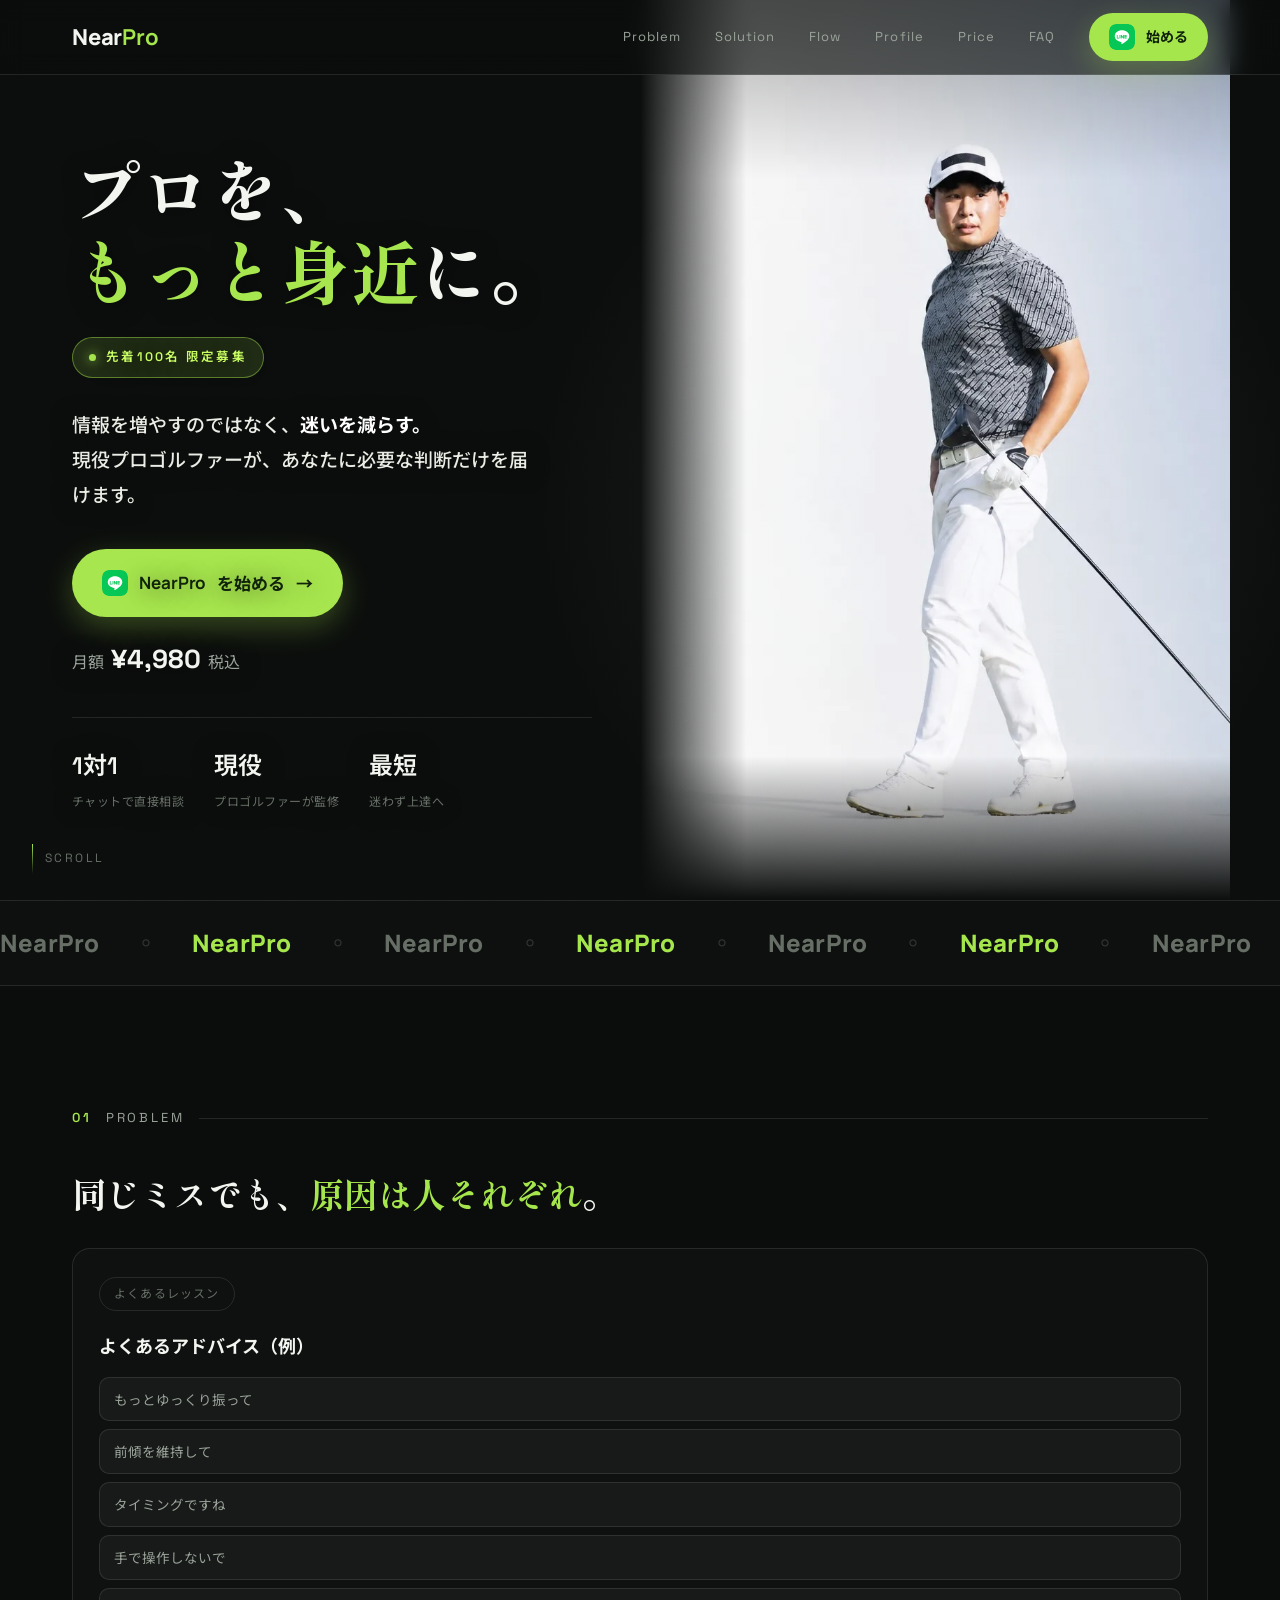
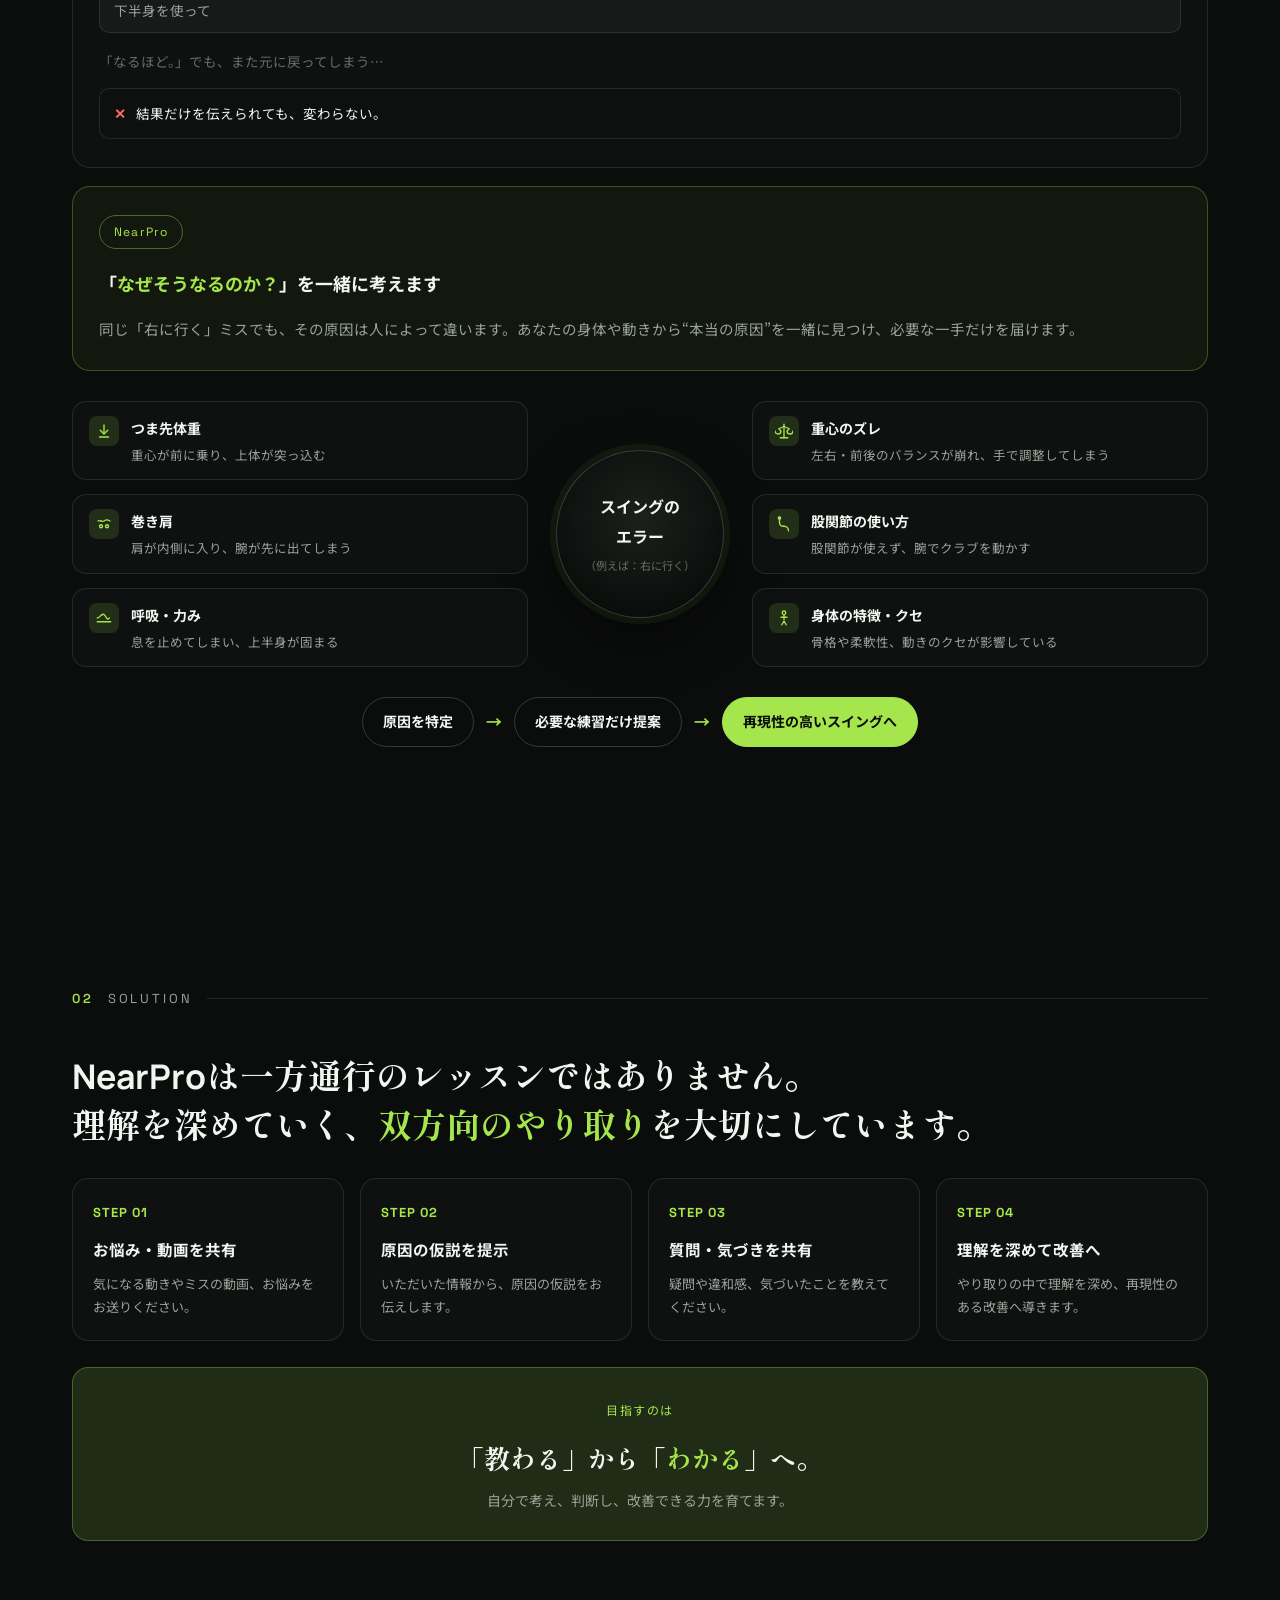
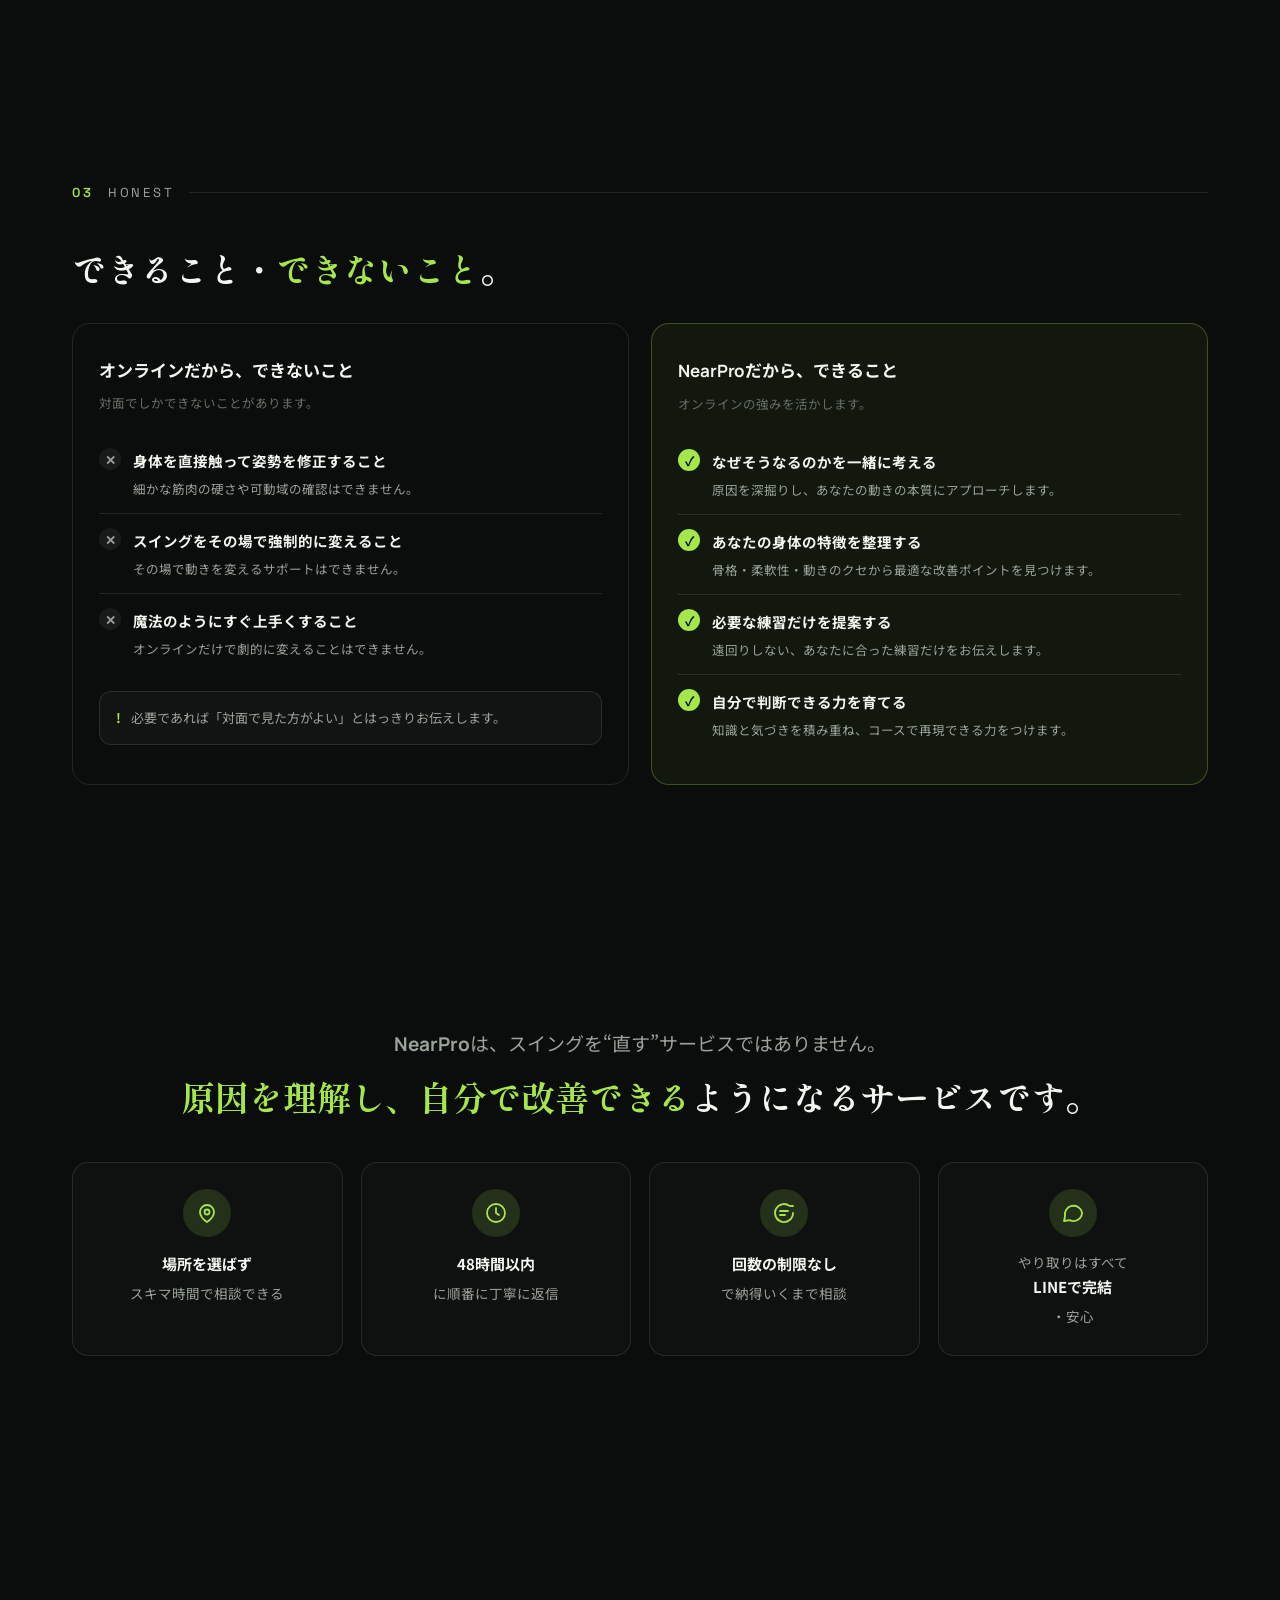
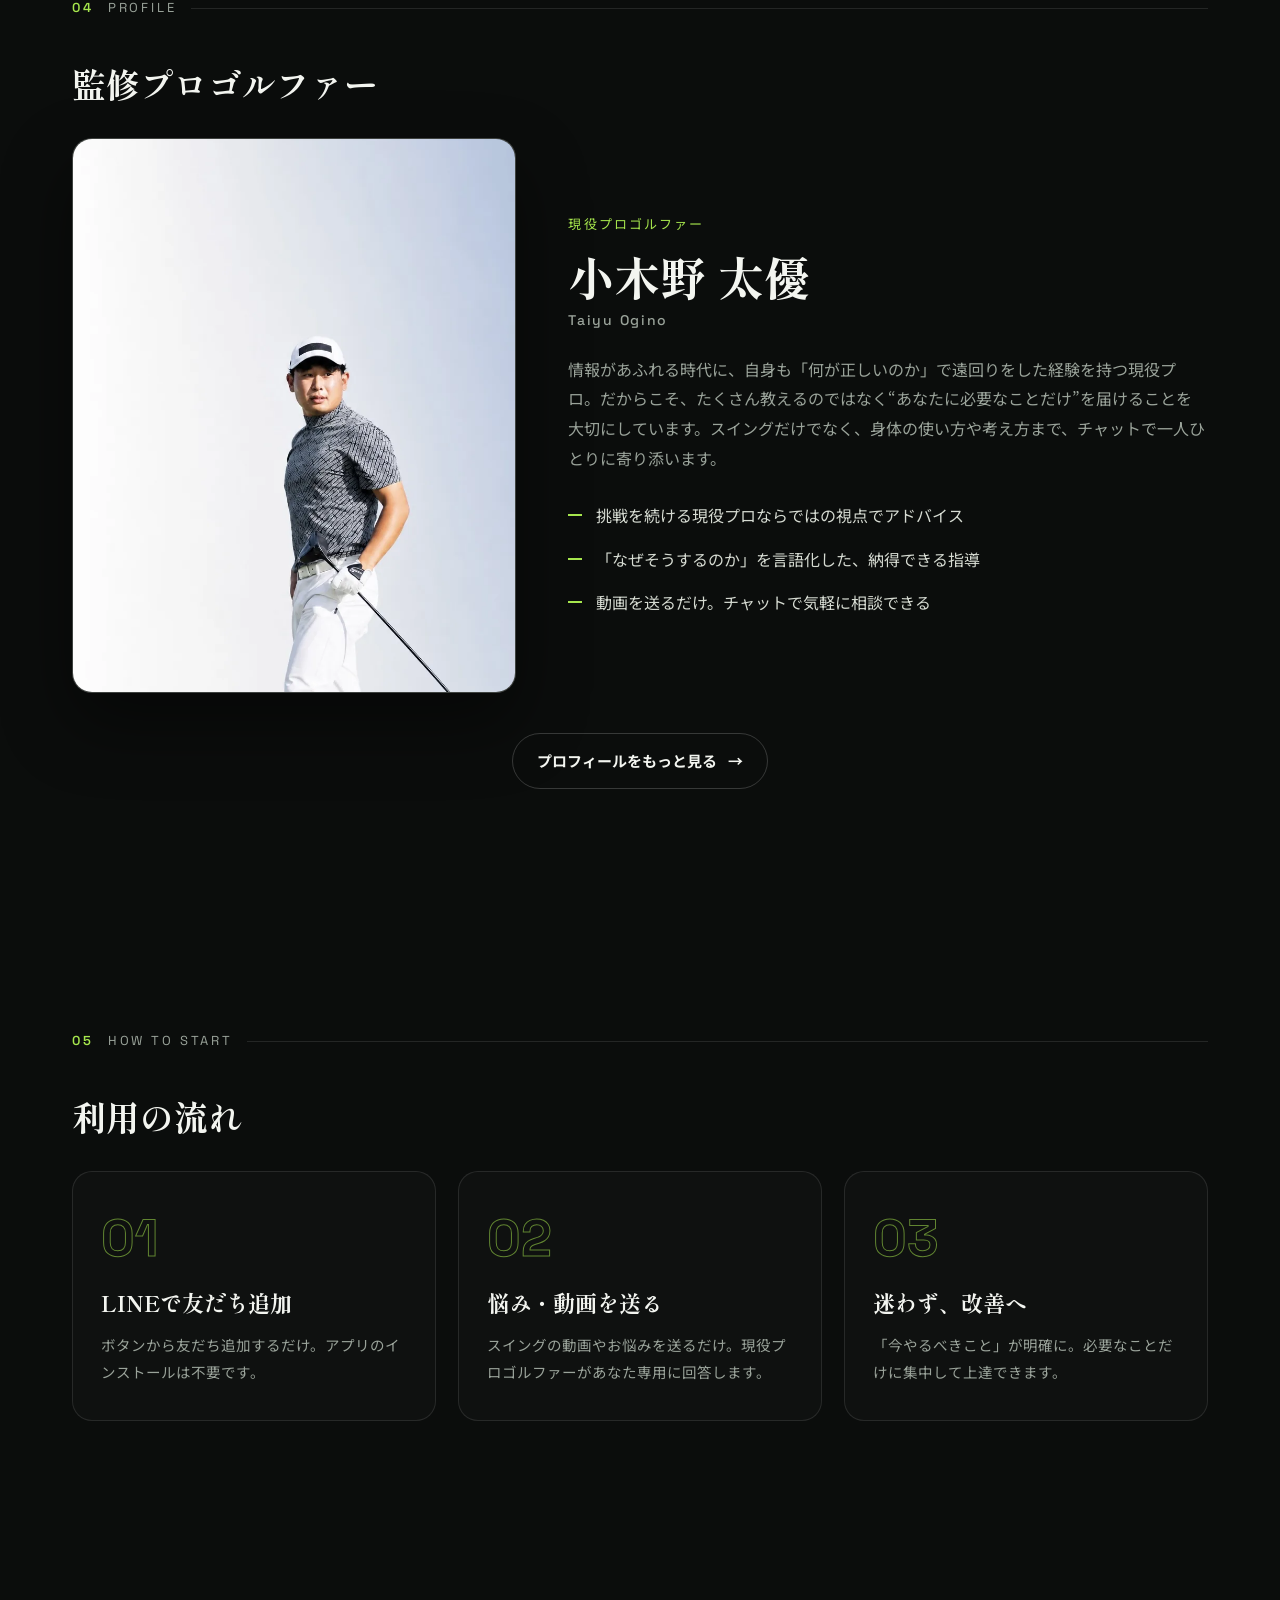
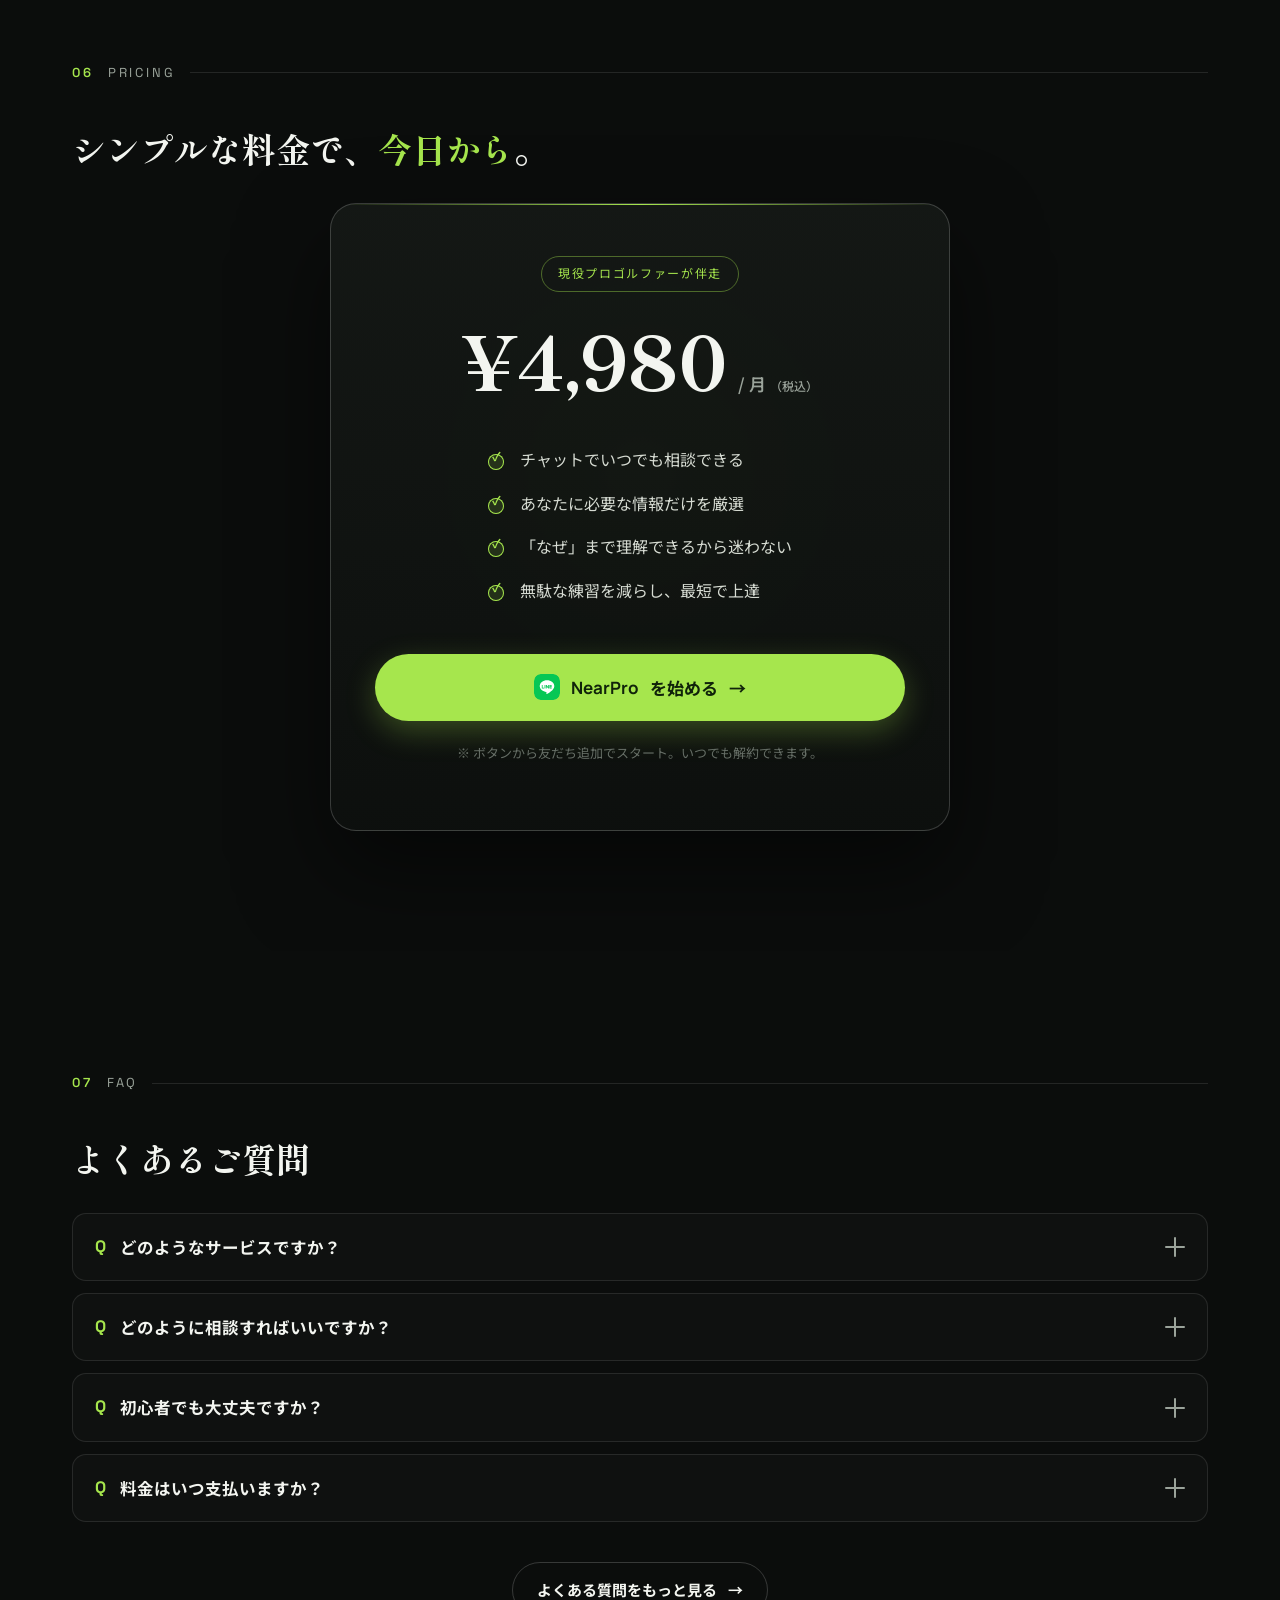
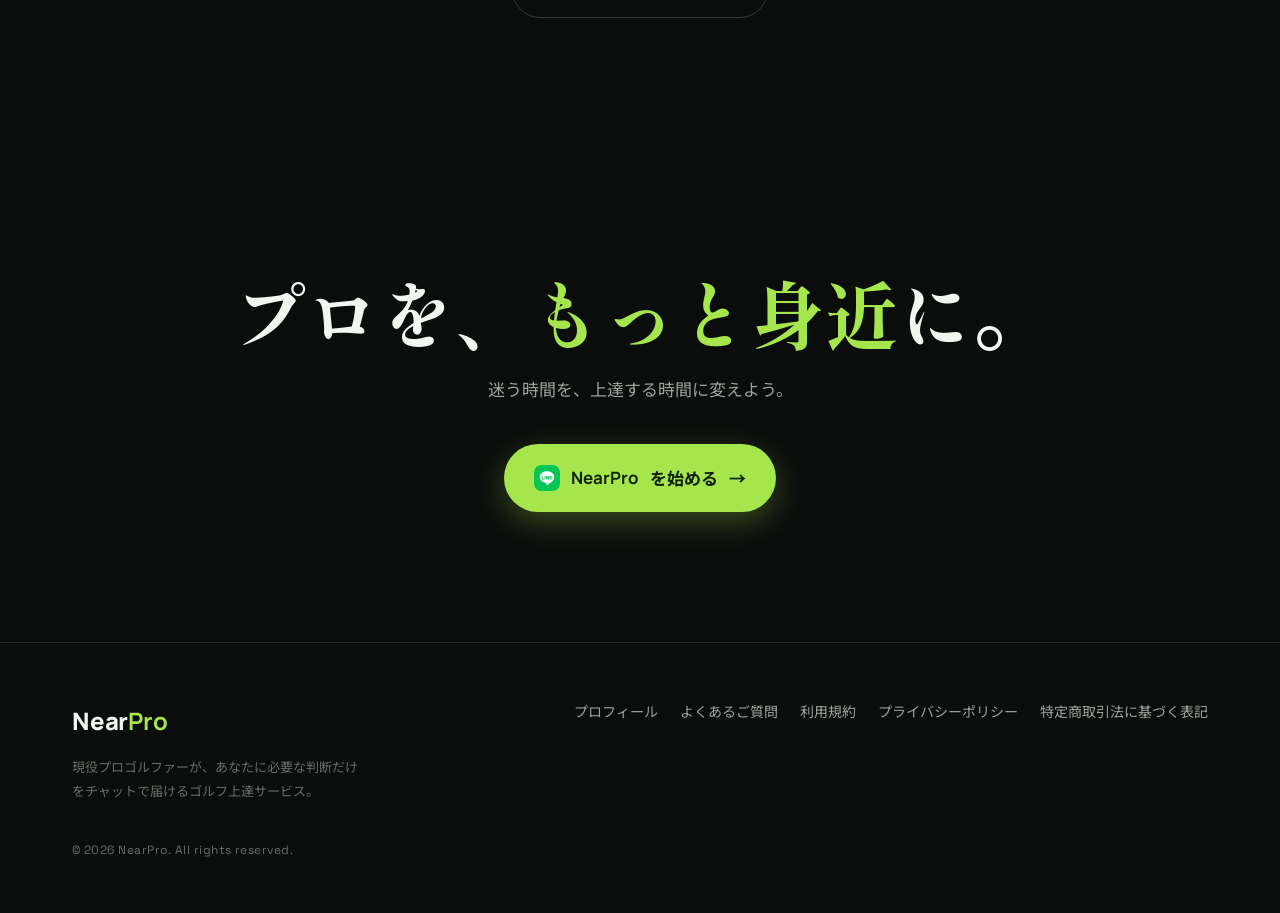
==== commit b76b049a: "セクション名を変更：Cause→Problem（課題）、Dialogue→Solution（解決策）" ====
--- a/index.html
+++ b/index.html
@@ -94,16 +94,29 @@
   <div class="wrap">
     <a class="brand" href="#top">Near<b>Pro</b></a>
     <nav class="nav">
-      <a class="link" href="#cause">Cause</a>
-      <a class="link" href="#dialogue">Dialogue</a>
+      <a class="link" href="#problem">Problem</a>
+      <a class="link" href="#solution">Solution</a>
       <a class="link" href="#flow">Flow</a>
       <a class="link" href="#profile">Profile</a>
       <a class="link" href="#price">Price</a>
       <a class="link" href="/faq">FAQ</a>
       <a class="btn primary" href="https://lin.ee/vwxO3Qq" target="_blank" rel="noopener"><span class="ico" aria-label="LINE"><svg viewBox="0 0 48 48" aria-hidden="true"><rect width="48" height="48" rx="12" fill="#06C755"/><path fill="#fff" d="M24 11.5c-7.4 0-13.4 4.87-13.4 10.86 0 5.37 4.76 9.86 11.19 10.71.44.1 1.03.29 1.18.67.13.34.09.87.04 1.21l-.19 1.15c-.06.34-.27 1.33 1.17.72 1.44-.6 7.75-4.56 10.58-7.82h-.01c1.95-2.14 2.89-4.32 2.89-6.73 0-5.99-6.05-10.86-13.45-10.86z"/><g fill="#06C755"><path d="M20.7 20.2h-.94a.26.26 0 0 0-.26.26v5.85c0 .14.12.26.26.26h.94c.15 0 .26-.12.26-.26v-5.85a.26.26 0 0 0-.26-.26zM27.2 20.2h-.94a.26.26 0 0 0-.26.26v3.47l-2.68-3.62-.02-.02v-.01h-1.06a.26.26 0 0 0-.26.26v5.85c0 .14.12.26.26.26h.94c.15 0 .26-.12.26-.26v-3.47l2.69 3.63c.02.03.04.05.06.06l.02.01h1.05c.14 0 .26-.12.26-.26v-5.85a.26.26 0 0 0-.26-.26zM18.44 25.2h-2.56v-4.74a.26.26 0 0 0-.26-.26h-.94a.26.26 0 0 0-.26.26v5.85c0 .07.03.13.07.18.05.04.11.07.18.07h3.77c.14 0 .26-.12.26-.26v-.94a.26.26 0 0 0-.26-.26zM32.5 21.66c.14 0 .26-.12.26-.26v-.94a.26.26 0 0 0-.26-.26h-3.77a.25.25 0 0 0-.18.07.26.26 0 0 0-.07.18v5.85c0 .07.03.13.07.18.05.04.11.07.18.07h3.77c.14 0 .26-.12.26-.26v-.94a.26.26 0 0 0-.26-.26h-2.56v-.99h2.56c.14 0 .26-.12.26-.26v-.94a.26.26 0 0 0-.26-.26h-2.56v-.99h2.56z"/></g></svg></span>始める</a>
     </nav>
+    <button class="navtoggle" id="nav-toggle" type="button" aria-label="メニューを開く" aria-expanded="false" aria-controls="mobile-menu"><span></span><span></span><span></span></button>
   </div>
 </header>
+
+<div class="menu-panel" id="mobile-menu">
+  <nav>
+      <a href="#problem">Problem<span class="jp">課題</span></a>
+      <a href="#solution">Solution<span class="jp">解決策</span></a>
+      <a href="#flow">Flow<span class="jp">利用の流れ</span></a>
+      <a href="#profile">Profile<span class="jp">プロフィール</span></a>
+      <a href="#price">Price<span class="jp">料金</span></a>
+      <a href="/faq">FAQ<span class="jp">よくあるご質問</span></a>
+  </nav>
+  <a class="btn primary big" href="https://lin.ee/vwxO3Qq" target="_blank" rel="noopener"><span class="ico" aria-label="LINE"><svg viewBox="0 0 48 48" aria-hidden="true"><rect width="48" height="48" rx="12" fill="#06C755"/><path fill="#fff" d="M24 11.5c-7.4 0-13.4 4.87-13.4 10.86 0 5.37 4.76 9.86 11.19 10.71.44.1 1.03.29 1.18.67.13.34.09.87.04 1.21l-.19 1.15c-.06.34-.27 1.33 1.17.72 1.44-.6 7.75-4.56 10.58-7.82h-.01c1.95-2.14 2.89-4.32 2.89-6.73 0-5.99-6.05-10.86-13.45-10.86z"/><g fill="#06C755"><path d="M20.7 20.2h-.94a.26.26 0 0 0-.26.26v5.85c0 .14.12.26.26.26h.94c.15 0 .26-.12.26-.26v-5.85a.26.26 0 0 0-.26-.26zM27.2 20.2h-.94a.26.26 0 0 0-.26.26v3.47l-2.68-3.62-.02-.02v-.01h-1.06a.26.26 0 0 0-.26.26v5.85c0 .14.12.26.26.26h.94c.15 0 .26-.12.26-.26v-3.47l2.69 3.63c.02.03.04.05.06.06l.02.01h1.05c.14 0 .26-.12.26-.26v-5.85a.26.26 0 0 0-.26-.26zM18.44 25.2h-2.56v-4.74a.26.26 0 0 0-.26-.26h-.94a.26.26 0 0 0-.26.26v5.85c0 .07.03.13.07.18.05.04.11.07.18.07h3.77c.14 0 .26-.12.26-.26v-.94a.26.26 0 0 0-.26-.26zM32.5 21.66c.14 0 .26-.12.26-.26v-.94a.26.26 0 0 0-.26-.26h-3.77a.25.25 0 0 0-.18.07.26.26 0 0 0-.07.18v5.85c0 .07.03.13.07.18.05.04.11.07.18.07h3.77c.14 0 .26-.12.26-.26v-.94a.26.26 0 0 0-.26-.26h-2.56v-.99h2.56c.14 0 .26-.12.26-.26v-.94a.26.26 0 0 0-.26-.26h-2.56v-.99h2.56z"/></g></svg></span>始める</a>
+</div>
 
 <!-- ===== HERO ===== -->
 <section class="hero" id="top">
@@ -146,9 +159,9 @@
 </div>
 
 <!-- ===== 01 CAUSE ===== -->
-<section class="section" id="cause">
-  <div class="wrap">
-    <div class="sec-label reveal"><span class="num">01</span> Cause</div>
+<section class="section" id="problem">
+  <div class="wrap">
+    <div class="sec-label reveal"><span class="num">01</span> Problem</div>
     <h2 class="sub-head reveal">同じミスでも、<em>原因は人それぞれ</em>。</h2>
 
     <div class="compare reveal">
@@ -220,9 +233,9 @@
 </section>
 
 <!-- ===== 02 DIALOGUE ===== -->
-<section class="section" id="dialogue">
-  <div class="wrap">
-    <div class="sec-label reveal"><span class="num">02</span> Dialogue</div>
+<section class="section" id="solution">
+  <div class="wrap">
+    <div class="sec-label reveal"><span class="num">02</span> Solution</div>
     <h2 class="sub-head reveal"><span class="np">NearPro</span>は一方通行のレッスンではありません。<br />理解を深めていく、<em>双方向のやり取り</em>を大切にしています。</h2>
 
     <div class="tsteps reveal d1">
@@ -418,6 +431,21 @@
     entries.forEach((e) => { if (e.isIntersecting) { e.target.classList.add('in'); io.unobserve(e.target); } });
   }, { threshold: 0.12, rootMargin: '0px 0px -8% 0px' });
   document.querySelectorAll('.reveal').forEach((el) => io.observe(el));
+
+  // スマホ用ハンバーガーメニュー
+  const navToggle = document.getElementById('nav-toggle');
+  const menuPanel = document.getElementById('mobile-menu');
+  if (navToggle && menuPanel) {
+    const setMenu = (open) => {
+      document.body.classList.toggle('menu-open', open);
+      navToggle.setAttribute('aria-expanded', String(open));
+      navToggle.setAttribute('aria-label', open ? 'メニューを閉じる' : 'メニューを開く');
+    };
+    navToggle.addEventListener('click', () => setMenu(!document.body.classList.contains('menu-open')));
+    menuPanel.querySelectorAll('a').forEach(a => a.addEventListener('click', () => setMenu(false)));
+    document.addEventListener('keydown', (e) => { if (e.key === 'Escape') setMenu(false); });
+    window.addEventListener('resize', () => { if (window.innerWidth > 940) setMenu(false); });
+  }
 </script>
 
 </body>
--- a/styles.css
+++ b/styles.css
@@ -37,7 +37,7 @@
     opacity: 0.04; mix-blend-mode: overlay;
     background-image: url("data:image/svg+xml,%3Csvg xmlns='http://www.w3.org/2000/svg' width='140' height='140'%3E%3Cfilter id='n'%3E%3CfeTurbulence type='fractalNoise' baseFrequency='0.8' numOctaves='2'/%3E%3C/filter%3E%3Crect width='100%25' height='100%25' filter='url(%23n)'/%3E%3C/svg%3E");
   }
-  img { max-width: 100%; display: block; }
+  img { max-width: 100%; height: auto; display: block; }
   a { color: inherit; text-decoration: none; }
   .wrap { max-width: var(--maxw); margin: 0 auto; padding: 0 32px; position: relative; z-index: 2; }
   em { font-style: normal; color: var(--accent); }
@@ -513,3 +513,188 @@
   .achieve-photo { border-radius: 18px; overflow: hidden; border: 1px solid var(--line); position: relative; }
   .achieve-photo img { width: 100%; height: 100%; object-fit: cover; display: block; }
   .achieve-photo figcaption { position: absolute; left: 20px; bottom: 18px; right: 20px; font-family: var(--serif); font-weight: 700; font-size: clamp(16px, 2.2vw, 20px); color: #fff; text-shadow: 0 2px 12px rgba(0,0,0,0.7); line-height: 1.6; }
+
+  /* ===== Blog: 一覧 ===== */
+  .blog-hero { padding: 140px 0 20px; position: relative; overflow: hidden; }
+  .blog-hero::after { content: ""; position: absolute; width: 640px; height: 640px; right: -220px; top: -300px; z-index: 0; pointer-events: none;
+    background: radial-gradient(circle, rgba(166,230,77,0.12), rgba(166,230,77,0) 62%); }
+  .blog-hero .wrap { position: relative; z-index: 1; }
+  .blog-hero h1 { font-family: var(--sans); font-weight: 700; font-size: clamp(29px, 4.4vw, 43px); line-height: 1.4; letter-spacing: -0.01em; margin: 16px 0 12px; }
+  .blog-hero p { color: var(--muted); margin: 0; max-width: 34em; line-height: 1.9; }
+
+  .post-list { padding: 20px 0 100px; }
+  .post-list .wrap { max-width: 900px; }
+  .post-card { display: grid; grid-template-columns: 300px 1fr; align-items: stretch; gap: 0;
+    overflow: hidden; border: 1px solid var(--line); border-radius: 16px;
+    margin-bottom: 16px; background: rgba(255,255,255,0.02);
+    transition: border-color .25s var(--ease), background .25s var(--ease), transform .25s var(--ease); }
+  .post-thumb { position: relative; overflow: hidden; background: #14171400; min-height: 190px; }
+  .post-thumb img { width: 100%; height: 100%; object-fit: cover; object-position: 50% 45%;
+    transition: transform .5s var(--ease); }
+  .post-card:hover .post-thumb img { transform: scale(1.045); }
+  .post-body { padding: 26px 28px; display: flex; flex-direction: column; justify-content: center; }
+  .post-card:hover { border-color: rgba(166,230,77,0.4); background: rgba(166,230,77,0.04); transform: translateY(-2px); }
+  .post-meta { display: flex; align-items: center; gap: 12px; flex-wrap: wrap; margin-bottom: 12px; }
+  .post-cat { font-family: var(--mono); font-size: 11.5px; letter-spacing: .08em; color: var(--accent);
+    border: 1px solid rgba(166,230,77,0.4); background: var(--accent-dim); border-radius: 999px; padding: 4px 12px; }
+  .post-date { font-family: var(--mono); font-size: 12.5px; color: var(--faint); }
+  .post-card h2 { font-family: var(--sans); font-size: clamp(18px, 2.5vw, 22px); line-height: 1.6; letter-spacing: -0.005em; margin: 0 0 10px; font-weight: 700; }
+  .post-card p { color: var(--muted); font-size: 14.5px; line-height: 1.85; margin: 0; }
+  .post-more { margin-top: 14px; color: var(--accent); font-size: 13.5px; display: inline-flex; align-items: center; gap: 7px; }
+
+  /* ===== Blog: 記事本文 ===== */
+  .article-head { padding: 140px 0 0; }
+  .article-head .wrap { max-width: 720px; }
+  .article-head h1 { font-family: var(--sans); font-weight: 700; font-size: clamp(25px, 3.9vw, 37px);
+    line-height: 1.55; margin: 16px 0 18px; letter-spacing: -0.01em; }
+  .article-lead { color: #eaede5; font-size: clamp(15px, 2vw, 17px); line-height: 1.95; margin: 0; }
+  .article-figure { margin: 30px 0 0; }
+  .article-figure img { width: 100%; height: auto; display: block; border-radius: 14px; border: 1px solid var(--line); }
+
+  .article-body { padding: 10px 0 90px; }
+  .article-body .wrap { max-width: 720px; counter-reset: sec; }
+  .article-body h2 { font-family: var(--sans); font-size: clamp(20px, 2.9vw, 26px); font-weight: 700; line-height: 1.55;
+    letter-spacing: -0.005em; counter-increment: sec; margin: 84px 0 26px; padding-top: 30px;
+    border-top: 1px solid var(--line-strong); }
+  .article-body h2::before { content: "SECTION " counter(sec, decimal-leading-zero); display: block;
+    font-family: var(--mono); font-size: 11px; font-weight: 600; letter-spacing: 0.22em; color: var(--accent);
+    margin-bottom: 14px; }
+  .article-body h3 { font-size: clamp(17px, 2.3vw, 19px); font-weight: 700; margin: 44px 0 14px; color: var(--text);
+    line-height: 1.7; padding-left: 15px; border-left: 3px solid rgba(166,230,77,0.45); }
+  .article-body p { color: #c2c9bf; font-size: 16px; line-height: 2.15; margin: 0 0 21px; }
+  .article-body strong { color: var(--text); font-weight: 700; }
+  .article-body em { color: var(--accent); font-style: normal; font-weight: 700; }
+  .article-body ul, .article-body ol { color: #c9cfc7; font-size: 15.5px; line-height: 2.05; padding-left: 1.4em; margin: 0 0 20px; }
+  .article-body li { margin-bottom: 8px; }
+  .article-body a { color: var(--accent); text-decoration: underline; text-underline-offset: 3px; }
+  .article-body figure { margin: 30px 0; }
+  .article-body figure img { width: 100%; height: auto; border-radius: 14px; border: 1px solid var(--line); display: block; }
+  .article-body figcaption { color: var(--faint); font-size: 12.5px; margin-top: 10px; text-align: center; }
+  .callout { border: 1px solid rgba(166,230,77,0.3); background: var(--accent-dim); border-radius: 14px;
+    padding: 22px 24px; margin: 30px 0; }
+  .callout p:last-child { margin-bottom: 0; }
+  .callout .ttl { font-weight: 700; color: var(--accent-2); margin-bottom: 8px; display: block; }
+  .checklist { list-style: none; padding: 0 !important; }
+  .checklist li { position: relative; padding-left: 30px; }
+  .checklist li::before { content: "✓"; position: absolute; left: 0; top: 0; color: var(--accent); font-weight: 700; }
+
+  .article-cta { border: 1px solid var(--line-strong); border-radius: 20px; padding: 34px 30px; margin: 50px 0 0;
+    text-align: center; background: rgba(255,255,255,0.02); }
+  .article-cta h3 { font-family: var(--sans); font-size: clamp(17px, 2.4vw, 21px); margin: 0 0 10px; line-height: 1.65; letter-spacing: -0.005em; font-weight: 700; padding-left: 0; border-left: 0; }
+  .article-cta p { color: var(--muted); font-size: 14.5px; margin: 0 0 22px; }
+  .article-back { margin-top: 34px; }
+  .article-back a { color: var(--muted); font-size: 14px; display: inline-flex; align-items: center; gap: 8px; }
+  .article-back a:hover { color: var(--accent); }
+
+  .draft-bar { position: sticky; top: 74px; z-index: 30; background: #3a2d05; border-bottom: 1px solid #6b5410;
+    color: #ffd76a; font-size: 12.5px; text-align: center; padding: 8px 16px; letter-spacing: .02em; }
+  @media (max-width: 860px) { .article-head { padding-top: 118px; } .blog-hero { padding-top: 118px; } }
+
+  /* ===== 記事の目次 ===== */
+  .toc { border: 1px solid var(--line); border-radius: 16px; padding: 22px 24px; margin: 6px 0 40px;
+         background: rgba(255,255,255,0.02); }
+  .toc-ttl { display: block; font-family: var(--sans); font-weight: 700; font-size: 15px; color: var(--text);
+             margin-bottom: 12px; letter-spacing: .04em; }
+  .toc ol { margin: 0; padding-left: 1.3em; color: var(--faint); font-size: 14.5px; line-height: 1.9; }
+  .toc li { margin-bottom: 4px; }
+  .toc a { color: var(--muted); text-decoration: none; }
+  .toc a:hover { color: var(--accent); text-decoration: underline; text-underline-offset: 3px; }
+  .article-body h2[id] { scroll-margin-top: 100px; }
+
+  /* ===== 記事：読みやすさのための装飾 ===== */
+
+  /* 冒頭「この記事でわかること」 */
+  .keypoints { border: 1px solid var(--line-strong); border-radius: 18px; padding: 26px 28px 24px;
+    margin: 0 0 10px; background: rgba(255,255,255,0.025); }
+  .keypoints .ttl { display: block; font-family: var(--mono); font-size: 11px; font-weight: 600;
+    letter-spacing: 0.2em; color: var(--accent); margin-bottom: 16px; }
+  .keypoints ul { list-style: none; padding: 0 !important; margin: 0 !important; }
+  .keypoints li { position: relative; padding-left: 28px; margin-bottom: 12px;
+    font-size: 15px; line-height: 1.85; color: #d3d9cf; }
+  .keypoints li:last-child { margin-bottom: 0; }
+  .keypoints li::before { content: ""; position: absolute; left: 4px; top: 11px; width: 7px; height: 7px;
+    border-radius: 50%; background: var(--accent); }
+
+  /* 本文中の要点ブロック（段落まるごとの強調） */
+  .article-body .lead-line { font-size: clamp(16.5px, 2.2vw, 19px); line-height: 1.95; font-weight: 700;
+    color: var(--text); margin: 36px 0; padding: 24px 26px; border-radius: 16px;
+    background: linear-gradient(180deg, rgba(166,230,77,0.075), rgba(166,230,77,0.015));
+    border: 1px solid rgba(166,230,77,0.22); position: relative; }
+  .article-body .lead-line::before { content: ""; position: absolute; left: 0; top: 22px; bottom: 22px;
+    width: 3px; border-radius: 3px; background: var(--accent); }
+
+  /* 原因の6要素（カード） */
+  .factor-grid { list-style: none; padding: 0 !important; margin: 26px 0 30px !important;
+    display: grid; grid-template-columns: repeat(2, 1fr); gap: 12px; }
+  .factor-grid li { margin: 0; border: 1px solid var(--line); border-radius: 13px; padding: 17px 19px;
+    background: rgba(255,255,255,0.02); font-size: 14.5px; line-height: 1.8; color: #c2c9bf; }
+
+  /* セルフチェックの番号つき見出し */
+  .article-body h3.check { display: flex; align-items: flex-start; gap: 14px;
+    padding-left: 0; border-left: 0; margin: 46px 0 14px; }
+  .article-body h3.check .n { flex: none; width: 30px; height: 30px; border-radius: 50%;
+    background: var(--accent); color: #0b0d0c; font-family: var(--mono); font-weight: 700; font-size: 14px;
+    display: grid; place-items: center; margin-top: 3px; }
+
+  @media (max-width: 640px) {
+    .factor-grid { grid-template-columns: 1fr; }
+    .article-body p { font-size: 15.5px; line-height: 2.1; }
+    .article-body h2 { margin-top: 66px; padding-top: 26px; }
+    .keypoints { padding: 22px 20px; }
+    .article-body .lead-line { padding: 20px 20px; }
+  }
+
+  /* 記事タイトルのサブ見出し */
+  .article-head h1 .sub { display: block; font-size: 0.56em; font-weight: 500; color: var(--muted);
+    line-height: 1.75; margin-top: 16px; letter-spacing: 0; }
+
+  @media (max-width: 720px) {
+    .post-card { grid-template-columns: 1fr; }
+    .post-thumb { min-height: 0; aspect-ratio: 16 / 10; }
+    .post-body { padding: 22px 20px 24px; }
+  }
+
+  /* 記事末の参考文献 */
+  .refs { margin: 54px 0 0; padding-top: 26px; border-top: 1px solid var(--line); }
+  .refs h3 { font-size: 15px; font-weight: 700; color: var(--muted); margin: 0 0 14px;
+    padding-left: 0; border-left: 0; letter-spacing: .04em; }
+  .refs ol { margin: 0; padding-left: 1.4em; }
+  .refs li { color: var(--faint); font-size: 12.5px; line-height: 1.85; margin-bottom: 9px; }
+
+  /* 記事内のボタンはトップページと同じ見た目に（本文リンクの下線を打ち消す） */
+  .article-body a.btn { text-decoration: none; }
+
+  /* ===== スマホ用ハンバーガーメニュー ===== */
+  header.site .wrap > .nav { margin-left: auto; }
+  .navtoggle { display: none; width: 44px; height: 44px; margin: 0 -10px 0 14px; position: relative;
+    background: transparent; border: 0; cursor: pointer; -webkit-tap-highlight-color: transparent; }
+  .navtoggle span { position: absolute; left: 11px; width: 22px; height: 2px; background: var(--text);
+    border-radius: 2px; transition: transform .35s var(--ease), opacity .2s var(--ease); }
+  .navtoggle span:nth-child(1) { top: 15px; }
+  .navtoggle span:nth-child(2) { top: 21px; }
+  .navtoggle span:nth-child(3) { top: 27px; }
+  .navtoggle[aria-expanded="true"] span:nth-child(1) { transform: translateY(6px) rotate(45deg); }
+  .navtoggle[aria-expanded="true"] span:nth-child(2) { opacity: 0; }
+  .navtoggle[aria-expanded="true"] span:nth-child(3) { transform: translateY(-6px) rotate(-45deg); }
+
+  .menu-panel { position: fixed; inset: 0; z-index: 39; display: flex; flex-direction: column; justify-content: center;
+    padding: 96px 26px calc(36px + env(safe-area-inset-bottom, 0px)); overflow-y: auto;
+    background: rgba(11,13,12,0.97); -webkit-backdrop-filter: blur(14px); backdrop-filter: blur(14px);
+    opacity: 0; visibility: hidden; transform: translateY(-10px);
+    transition: opacity .3s var(--ease), transform .35s var(--ease), visibility .3s; }
+  body.menu-open .menu-panel { opacity: 1; visibility: visible; transform: none; }
+  body.menu-open { overflow: hidden; }
+  body.menu-open header.site { background: rgba(11,13,12,0.97); border-bottom-color: transparent; }
+  body.menu-open .mobile-cta { display: none; }
+
+  .menu-panel nav { display: flex; flex-direction: column; }
+  .menu-panel nav a { display: flex; align-items: baseline; gap: 14px; padding: 17px 2px;
+    border-bottom: 1px solid var(--line); font-family: var(--mono); font-size: 18px; letter-spacing: .06em;
+    color: var(--text); }
+  .menu-panel nav a .jp { font-family: var(--sans); font-size: 12.5px; font-weight: 500; letter-spacing: .04em; color: var(--faint); }
+  .menu-panel nav a[aria-current="page"] { color: var(--accent); }
+  .menu-panel nav a[aria-current="page"] .jp { color: var(--accent-2); }
+  .menu-panel .btn { margin-top: 30px; justify-content: center; }
+
+  @media (max-width: 940px) { .navtoggle { display: block; } }
+  @media (min-width: 941px) { .menu-panel { display: none; } }
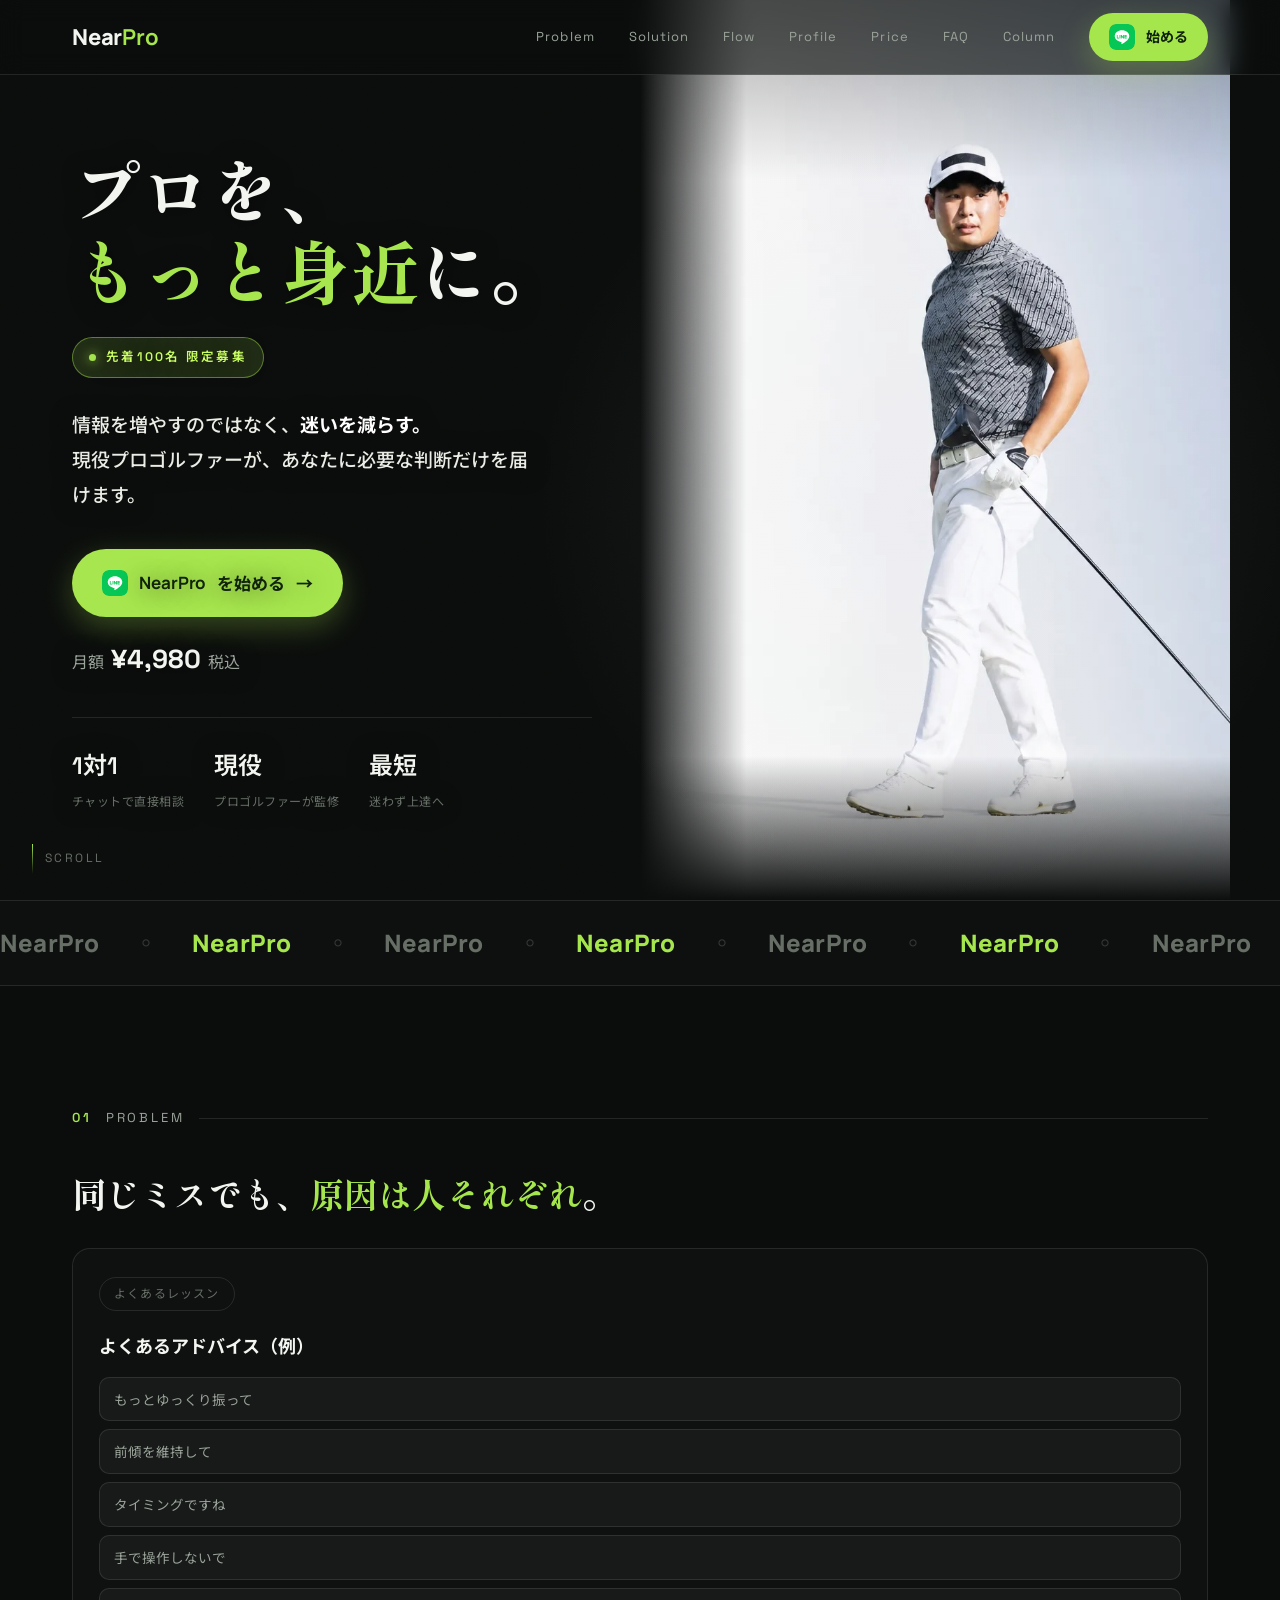
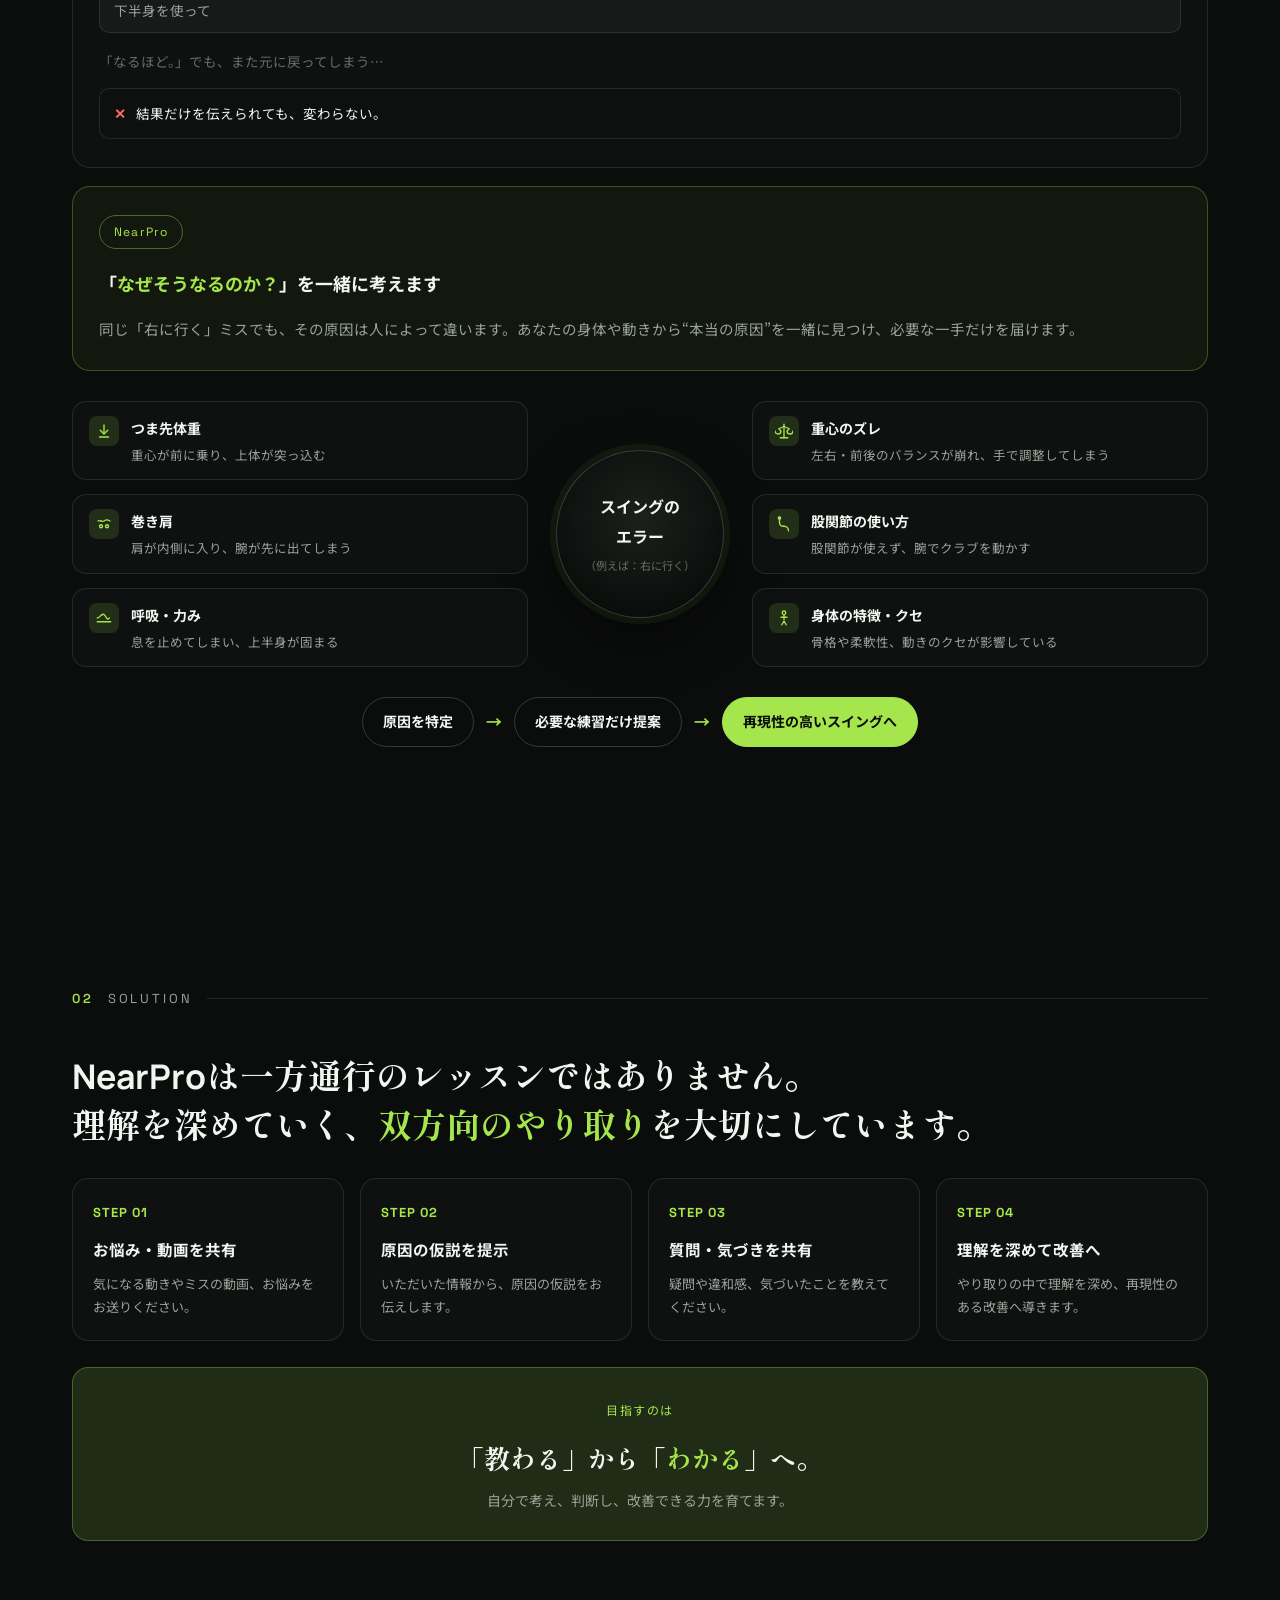
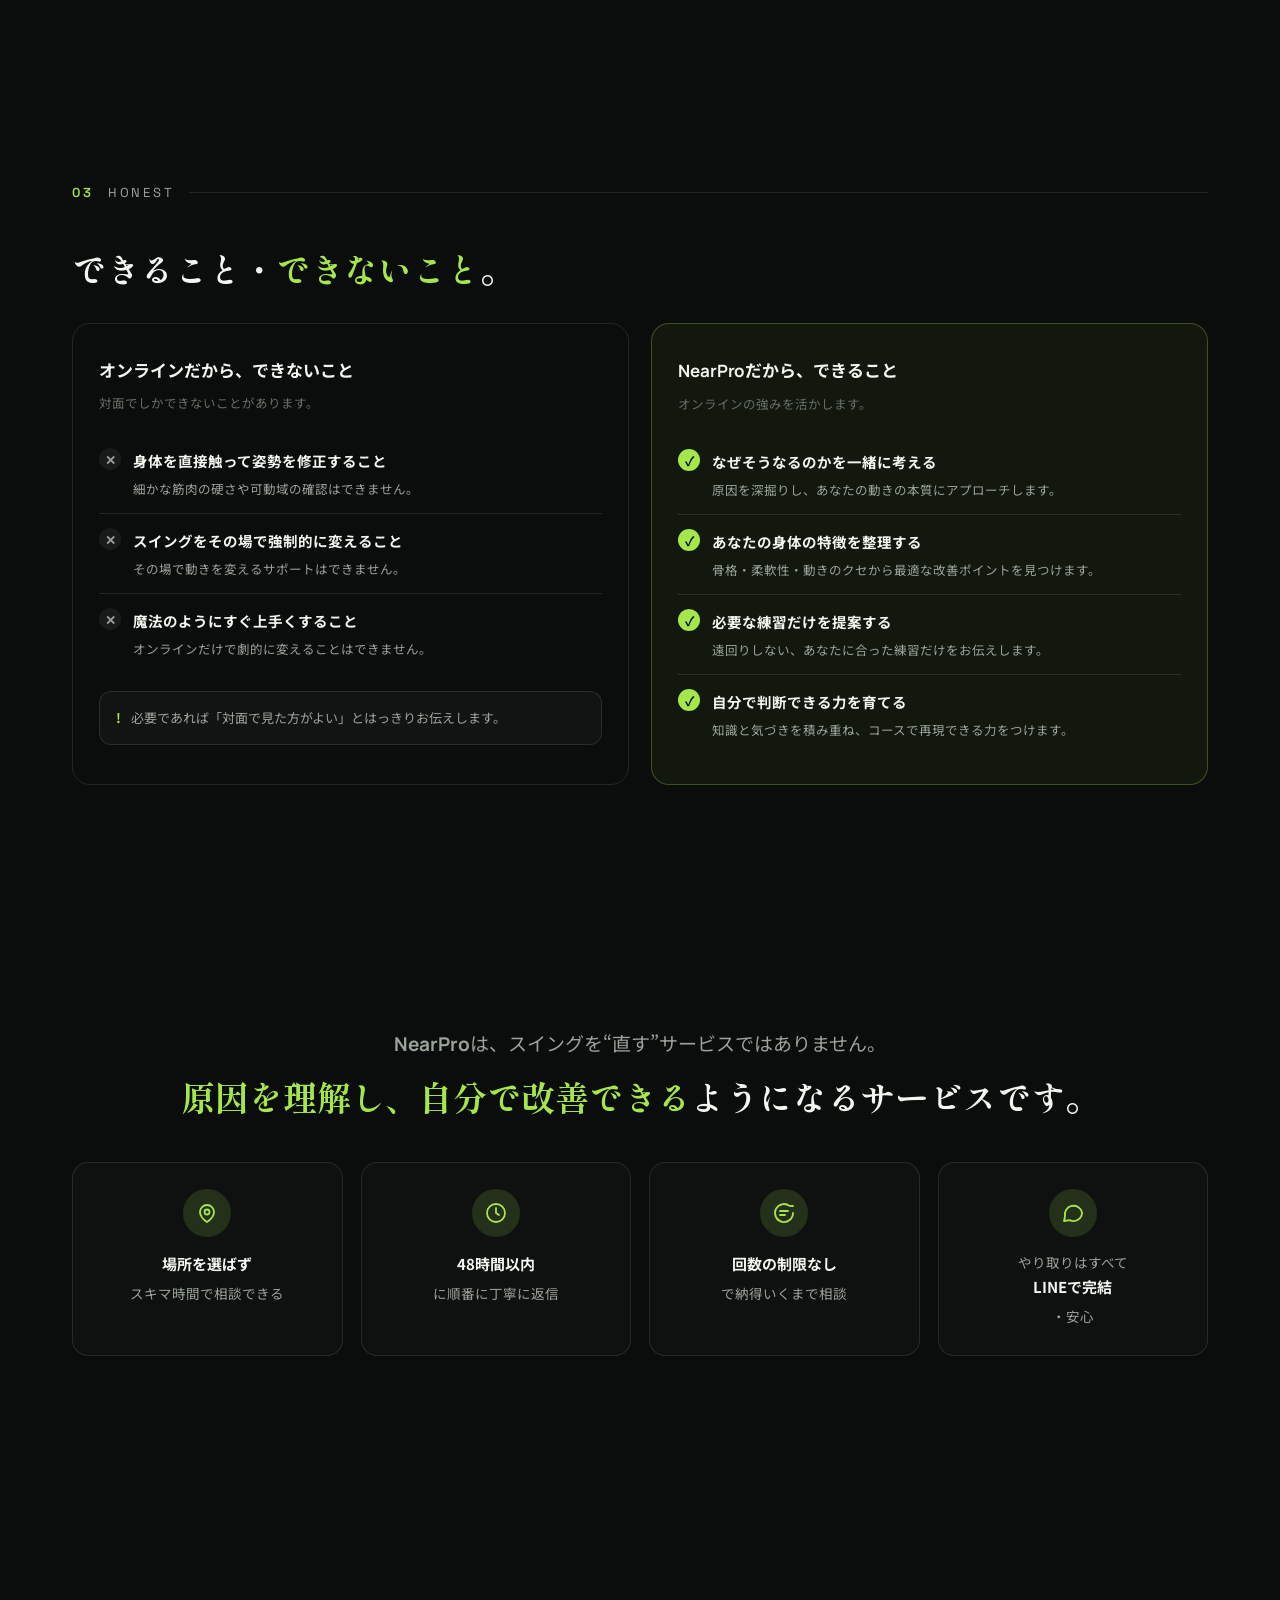
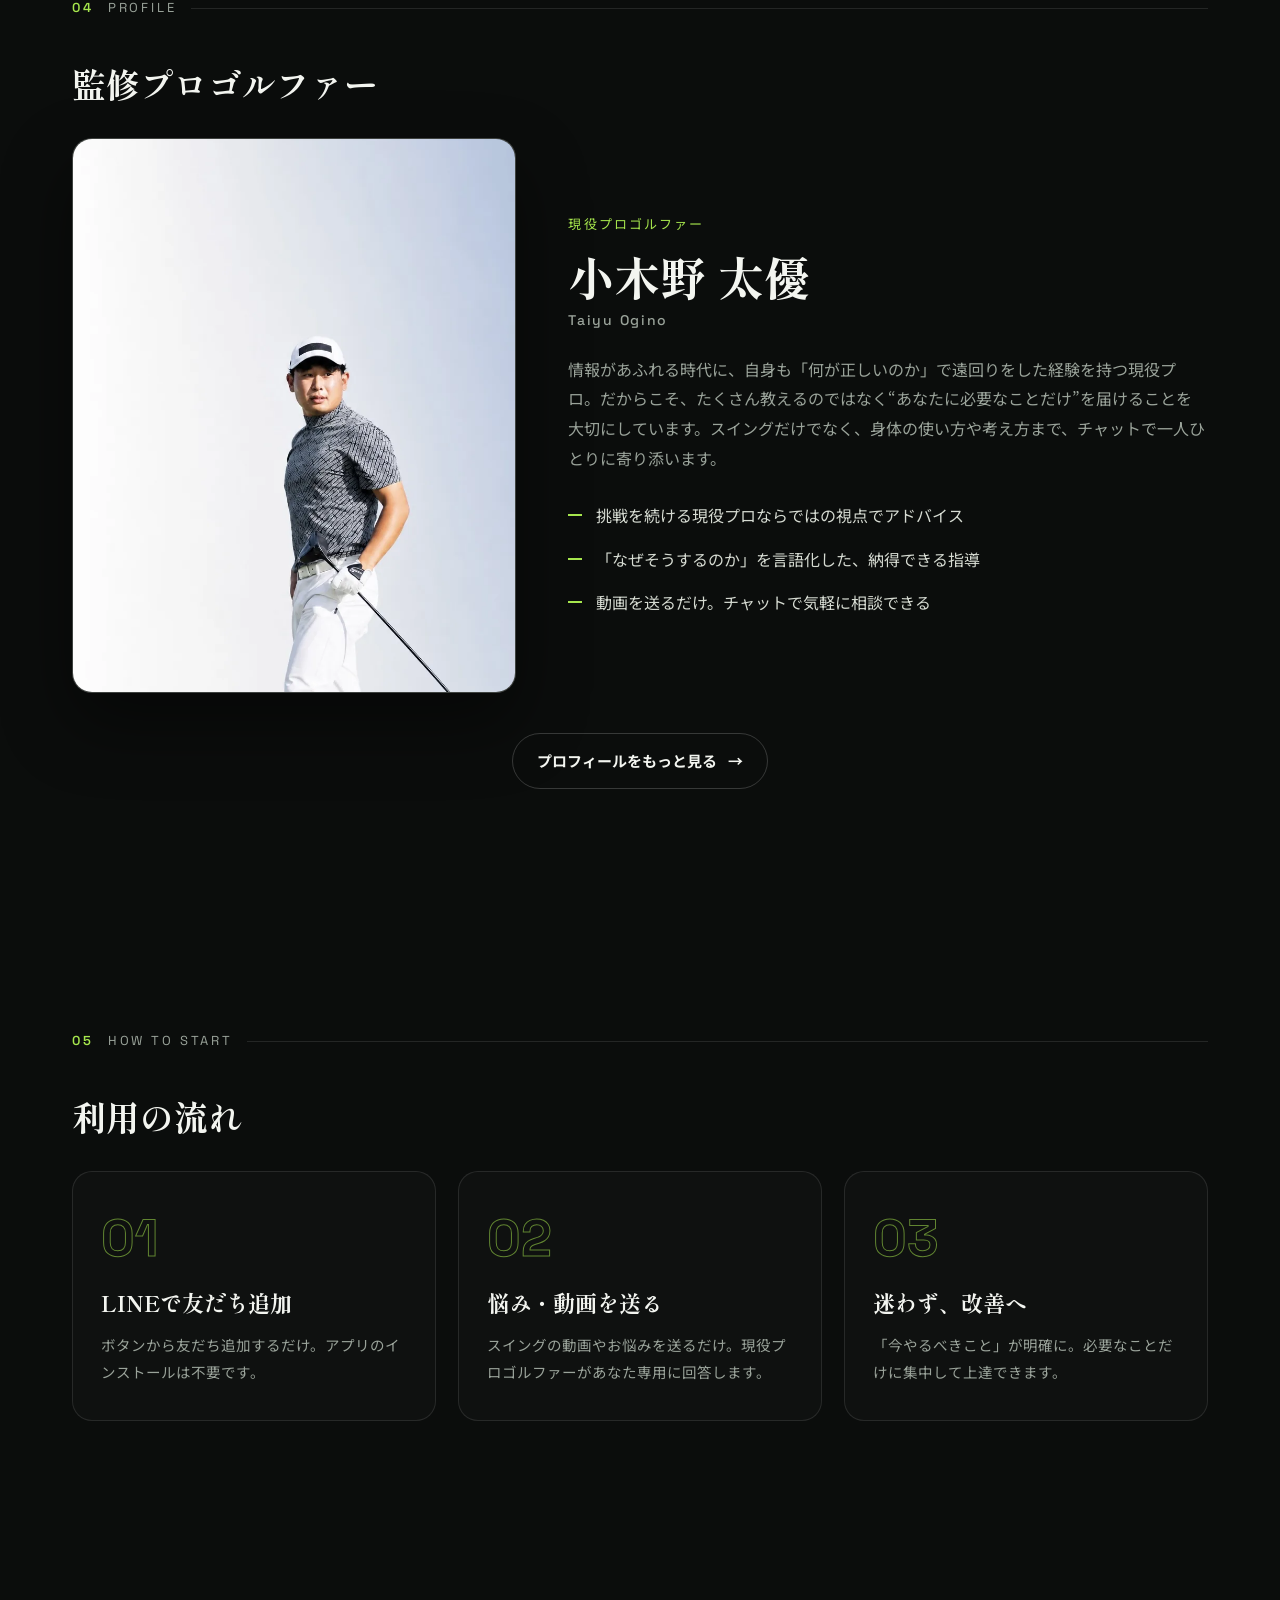
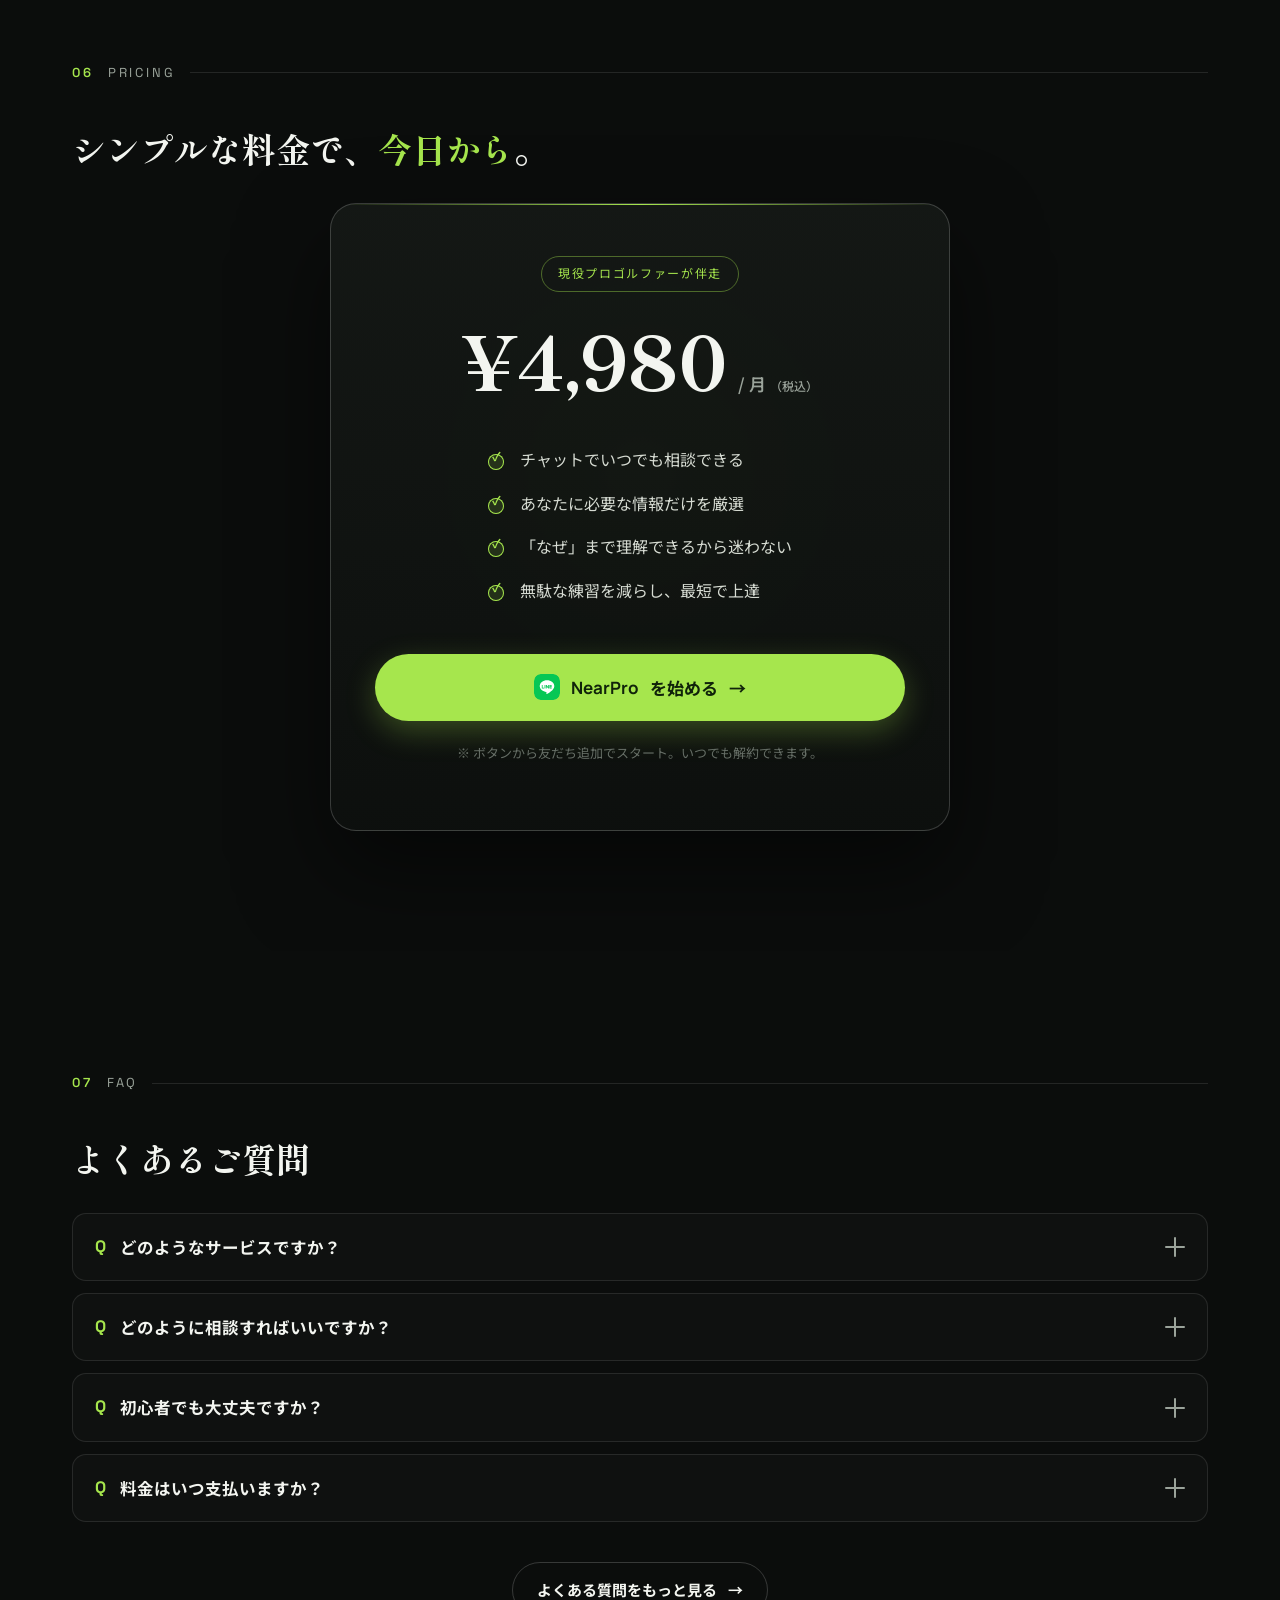
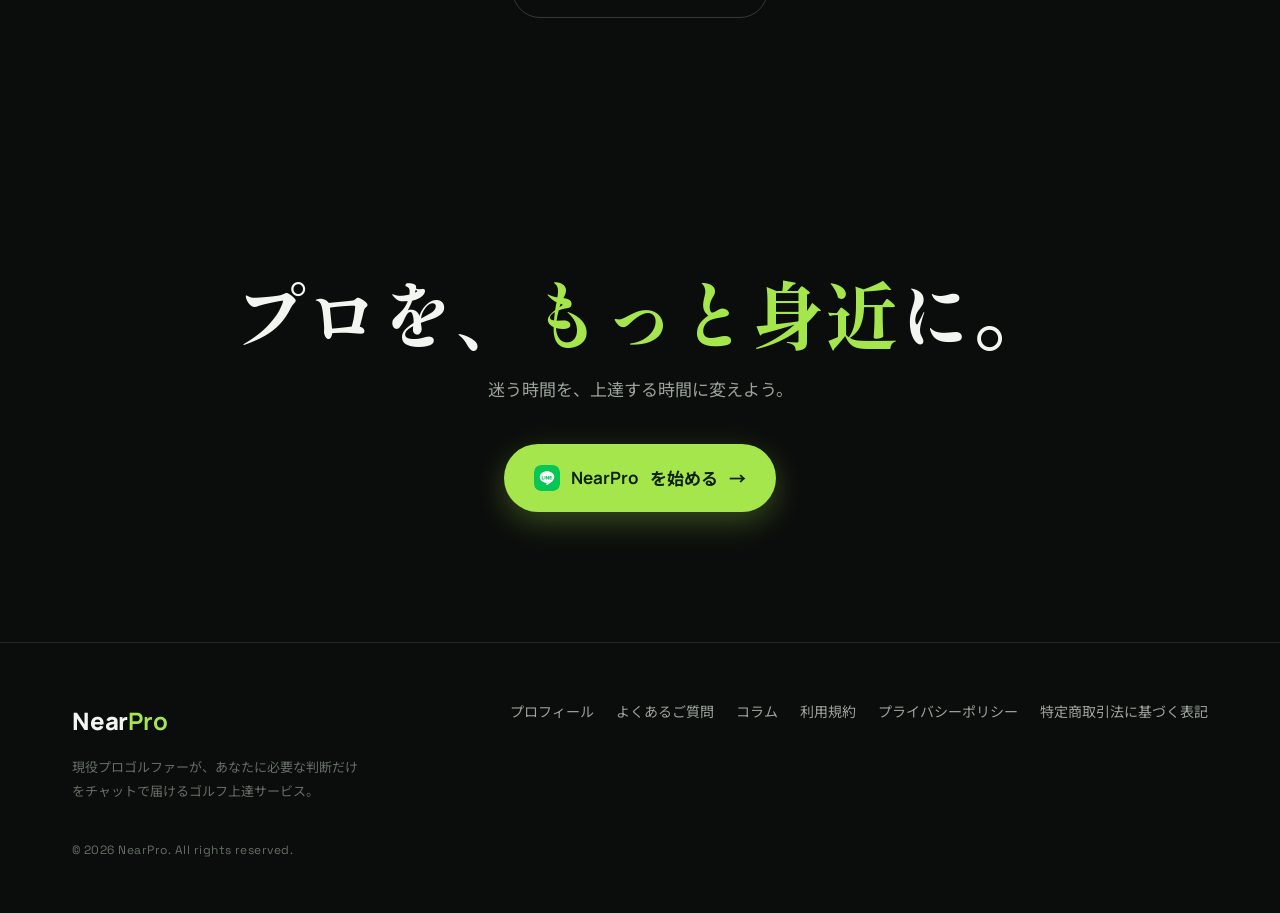
==== commit 5883edae: "コラムを一般公開：パスワード保護を解除、noindex解除、canonical・OGP・構造化データ追加、全ページにコラム導線を追加" ====
--- a/index.html
+++ b/index.html
@@ -100,6 +100,7 @@
       <a class="link" href="#profile">Profile</a>
       <a class="link" href="#price">Price</a>
       <a class="link" href="/faq">FAQ</a>
+      <a class="link" href="/blog">Column</a>
       <a class="btn primary" href="https://lin.ee/vwxO3Qq" target="_blank" rel="noopener"><span class="ico" aria-label="LINE"><svg viewBox="0 0 48 48" aria-hidden="true"><rect width="48" height="48" rx="12" fill="#06C755"/><path fill="#fff" d="M24 11.5c-7.4 0-13.4 4.87-13.4 10.86 0 5.37 4.76 9.86 11.19 10.71.44.1 1.03.29 1.18.67.13.34.09.87.04 1.21l-.19 1.15c-.06.34-.27 1.33 1.17.72 1.44-.6 7.75-4.56 10.58-7.82h-.01c1.95-2.14 2.89-4.32 2.89-6.73 0-5.99-6.05-10.86-13.45-10.86z"/><g fill="#06C755"><path d="M20.7 20.2h-.94a.26.26 0 0 0-.26.26v5.85c0 .14.12.26.26.26h.94c.15 0 .26-.12.26-.26v-5.85a.26.26 0 0 0-.26-.26zM27.2 20.2h-.94a.26.26 0 0 0-.26.26v3.47l-2.68-3.62-.02-.02v-.01h-1.06a.26.26 0 0 0-.26.26v5.85c0 .14.12.26.26.26h.94c.15 0 .26-.12.26-.26v-3.47l2.69 3.63c.02.03.04.05.06.06l.02.01h1.05c.14 0 .26-.12.26-.26v-5.85a.26.26 0 0 0-.26-.26zM18.44 25.2h-2.56v-4.74a.26.26 0 0 0-.26-.26h-.94a.26.26 0 0 0-.26.26v5.85c0 .07.03.13.07.18.05.04.11.07.18.07h3.77c.14 0 .26-.12.26-.26v-.94a.26.26 0 0 0-.26-.26zM32.5 21.66c.14 0 .26-.12.26-.26v-.94a.26.26 0 0 0-.26-.26h-3.77a.25.25 0 0 0-.18.07.26.26 0 0 0-.07.18v5.85c0 .07.03.13.07.18.05.04.11.07.18.07h3.77c.14 0 .26-.12.26-.26v-.94a.26.26 0 0 0-.26-.26h-2.56v-.99h2.56c.14 0 .26-.12.26-.26v-.94a.26.26 0 0 0-.26-.26h-2.56v-.99h2.56z"/></g></svg></span>始める</a>
     </nav>
     <button class="navtoggle" id="nav-toggle" type="button" aria-label="メニューを開く" aria-expanded="false" aria-controls="mobile-menu"><span></span><span></span><span></span></button>
@@ -114,6 +115,7 @@
       <a href="#profile">Profile<span class="jp">プロフィール</span></a>
       <a href="#price">Price<span class="jp">料金</span></a>
       <a href="/faq">FAQ<span class="jp">よくあるご質問</span></a>
+      <a href="/blog">Column<span class="jp">コラム</span></a>
   </nav>
   <a class="btn primary big" href="https://lin.ee/vwxO3Qq" target="_blank" rel="noopener"><span class="ico" aria-label="LINE"><svg viewBox="0 0 48 48" aria-hidden="true"><rect width="48" height="48" rx="12" fill="#06C755"/><path fill="#fff" d="M24 11.5c-7.4 0-13.4 4.87-13.4 10.86 0 5.37 4.76 9.86 11.19 10.71.44.1 1.03.29 1.18.67.13.34.09.87.04 1.21l-.19 1.15c-.06.34-.27 1.33 1.17.72 1.44-.6 7.75-4.56 10.58-7.82h-.01c1.95-2.14 2.89-4.32 2.89-6.73 0-5.99-6.05-10.86-13.45-10.86z"/><g fill="#06C755"><path d="M20.7 20.2h-.94a.26.26 0 0 0-.26.26v5.85c0 .14.12.26.26.26h.94c.15 0 .26-.12.26-.26v-5.85a.26.26 0 0 0-.26-.26zM27.2 20.2h-.94a.26.26 0 0 0-.26.26v3.47l-2.68-3.62-.02-.02v-.01h-1.06a.26.26 0 0 0-.26.26v5.85c0 .14.12.26.26.26h.94c.15 0 .26-.12.26-.26v-3.47l2.69 3.63c.02.03.04.05.06.06l.02.01h1.05c.14 0 .26-.12.26-.26v-5.85a.26.26 0 0 0-.26-.26zM18.44 25.2h-2.56v-4.74a.26.26 0 0 0-.26-.26h-.94a.26.26 0 0 0-.26.26v5.85c0 .07.03.13.07.18.05.04.11.07.18.07h3.77c.14 0 .26-.12.26-.26v-.94a.26.26 0 0 0-.26-.26zM32.5 21.66c.14 0 .26-.12.26-.26v-.94a.26.26 0 0 0-.26-.26h-3.77a.25.25 0 0 0-.18.07.26.26 0 0 0-.07.18v5.85c0 .07.03.13.07.18.05.04.11.07.18.07h3.77c.14 0 .26-.12.26-.26v-.94a.26.26 0 0 0-.26-.26h-2.56v-.99h2.56c.14 0 .26-.12.26-.26v-.94a.26.26 0 0 0-.26-.26h-2.56v-.99h2.56z"/></g></svg></span>始める</a>
 </div>
@@ -406,6 +408,7 @@
     <nav>
       <a href="/profile">プロフィール</a>
       <a href="/faq">よくあるご質問</a>
+      <a href="/blog">コラム</a>
       <a href="/terms">利用規約</a>
       <a href="/privacy">プライバシーポリシー</a>
       <a href="/tokushoho">特定商取引法に基づく表記</a>
--- a/styles.css
+++ b/styles.css
@@ -698,3 +698,8 @@
 
   @media (max-width: 940px) { .navtoggle { display: block; } }
   @media (min-width: 941px) { .menu-panel { display: none; } }
+
+  /* 記事の著者リンク */
+  .post-author { font-family: var(--mono); font-size: 12.5px; color: var(--muted);
+    text-decoration: underline; text-underline-offset: 3px; }
+  .post-author:hover { color: var(--accent); }
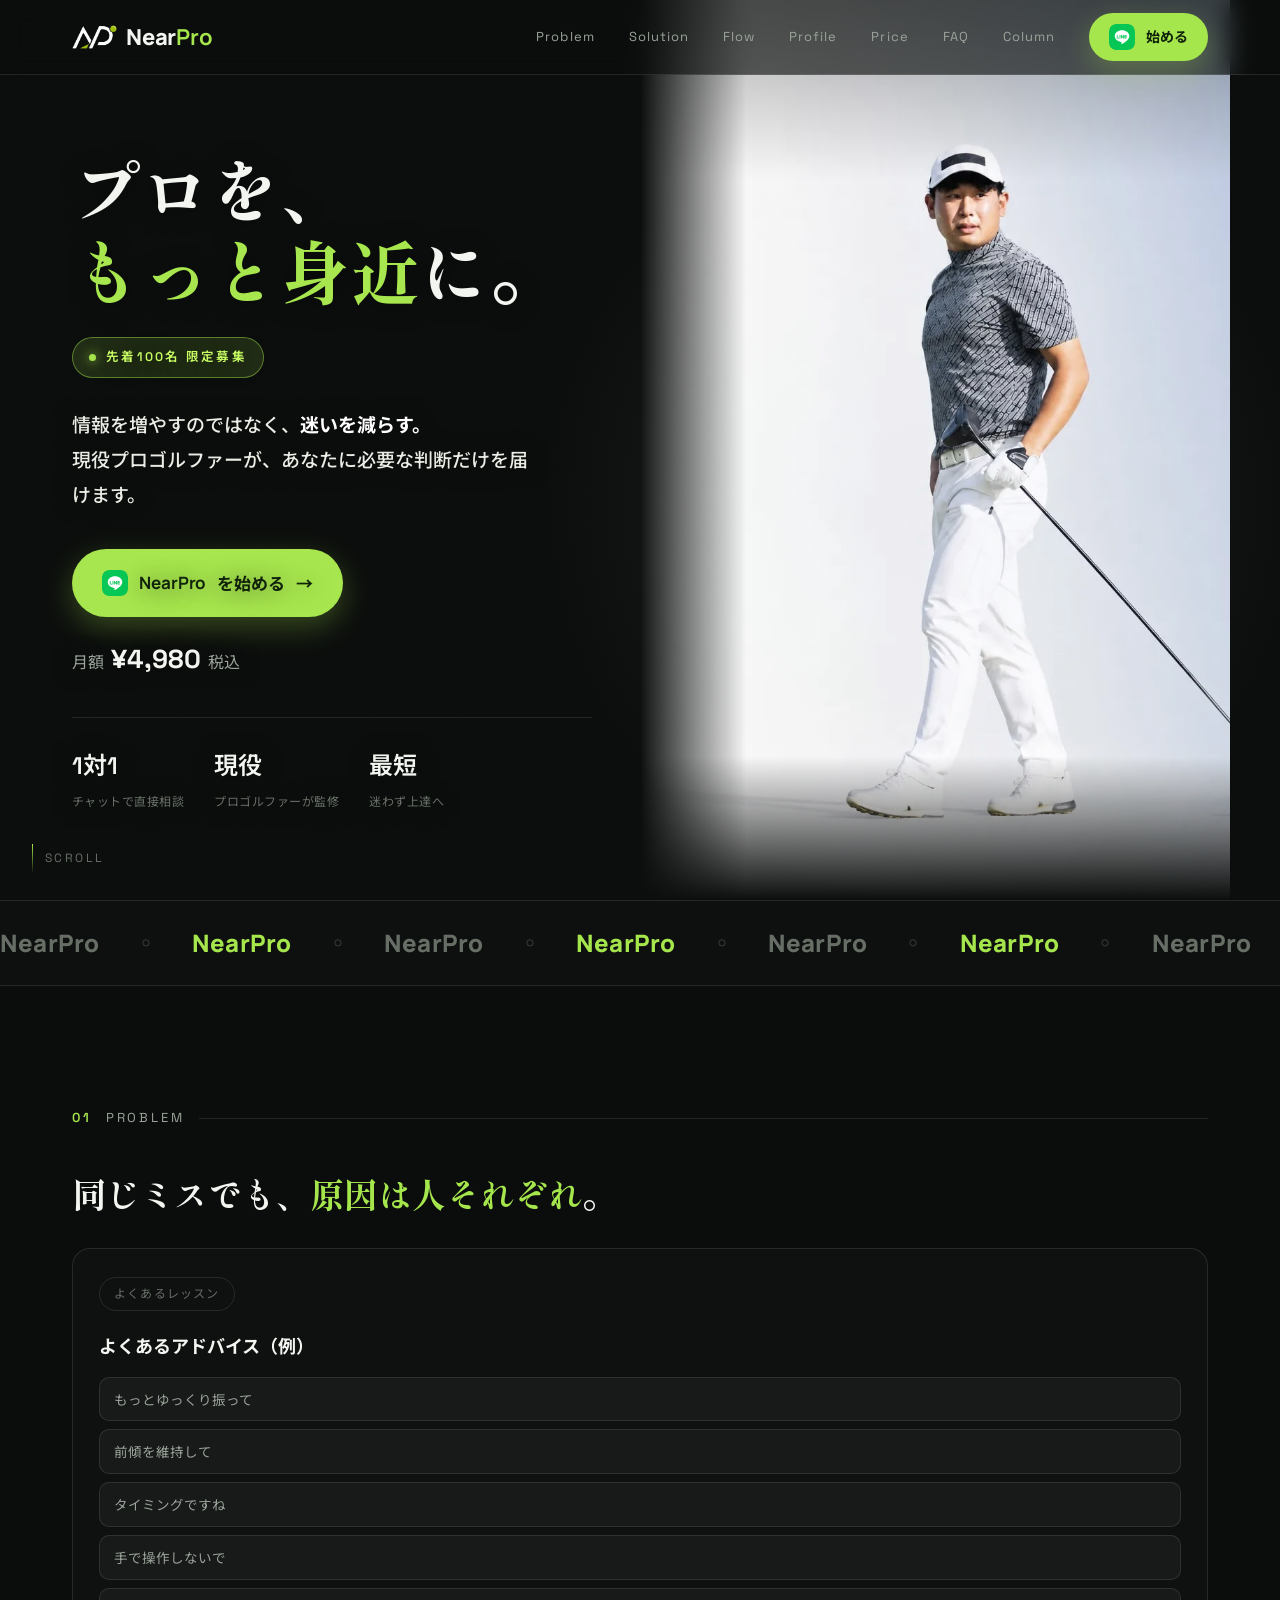
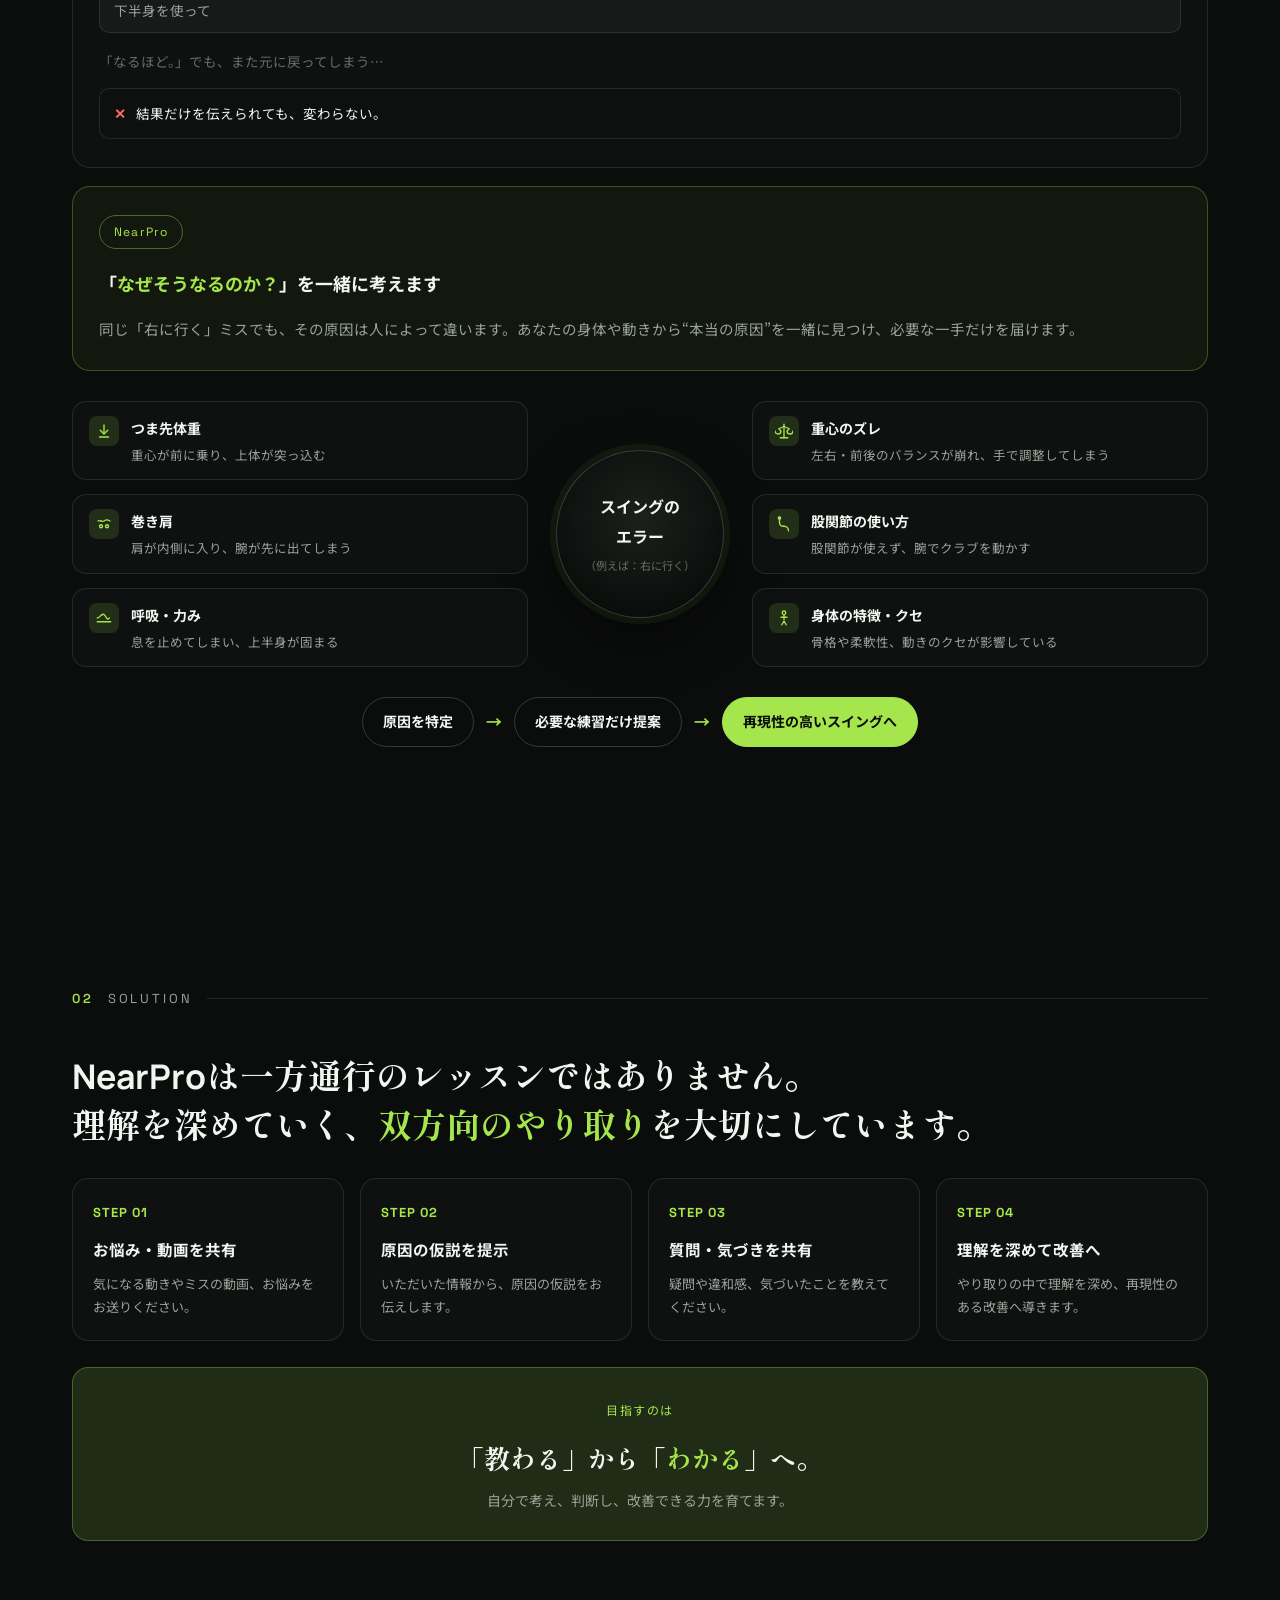
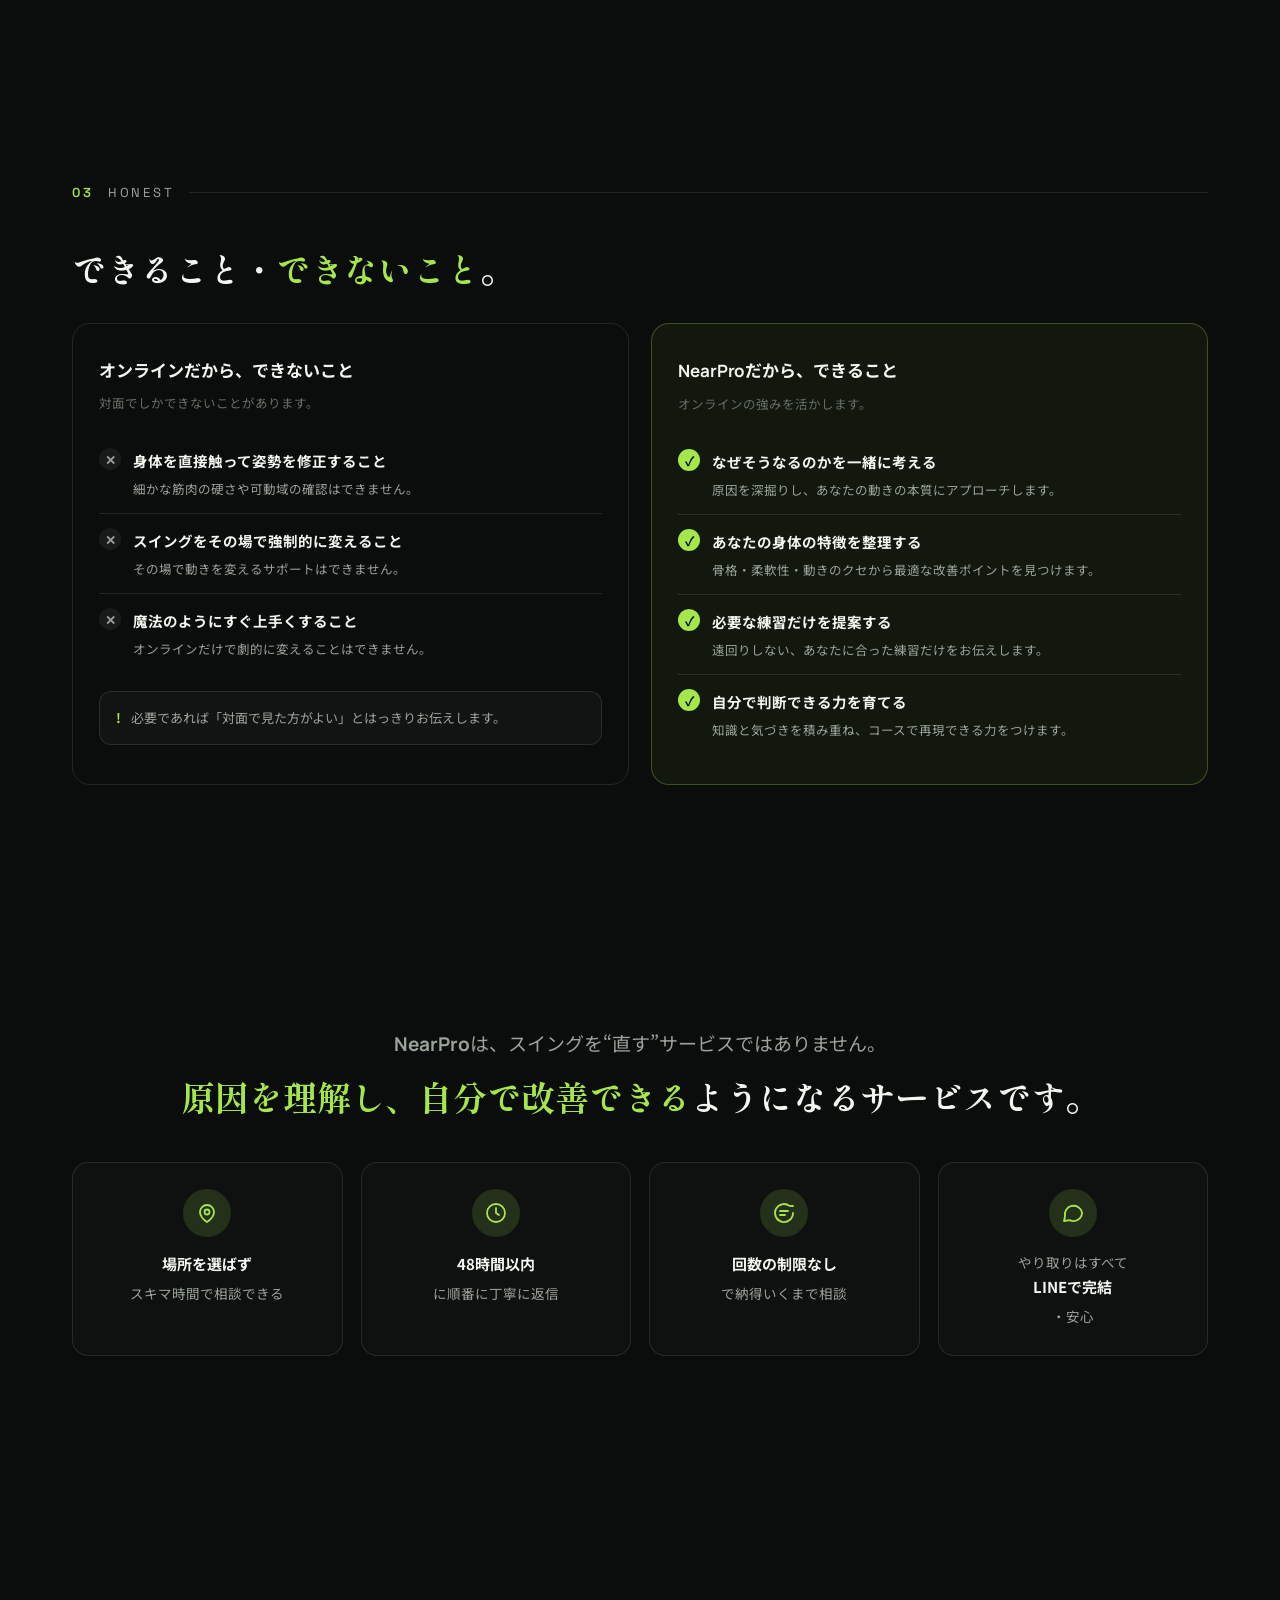
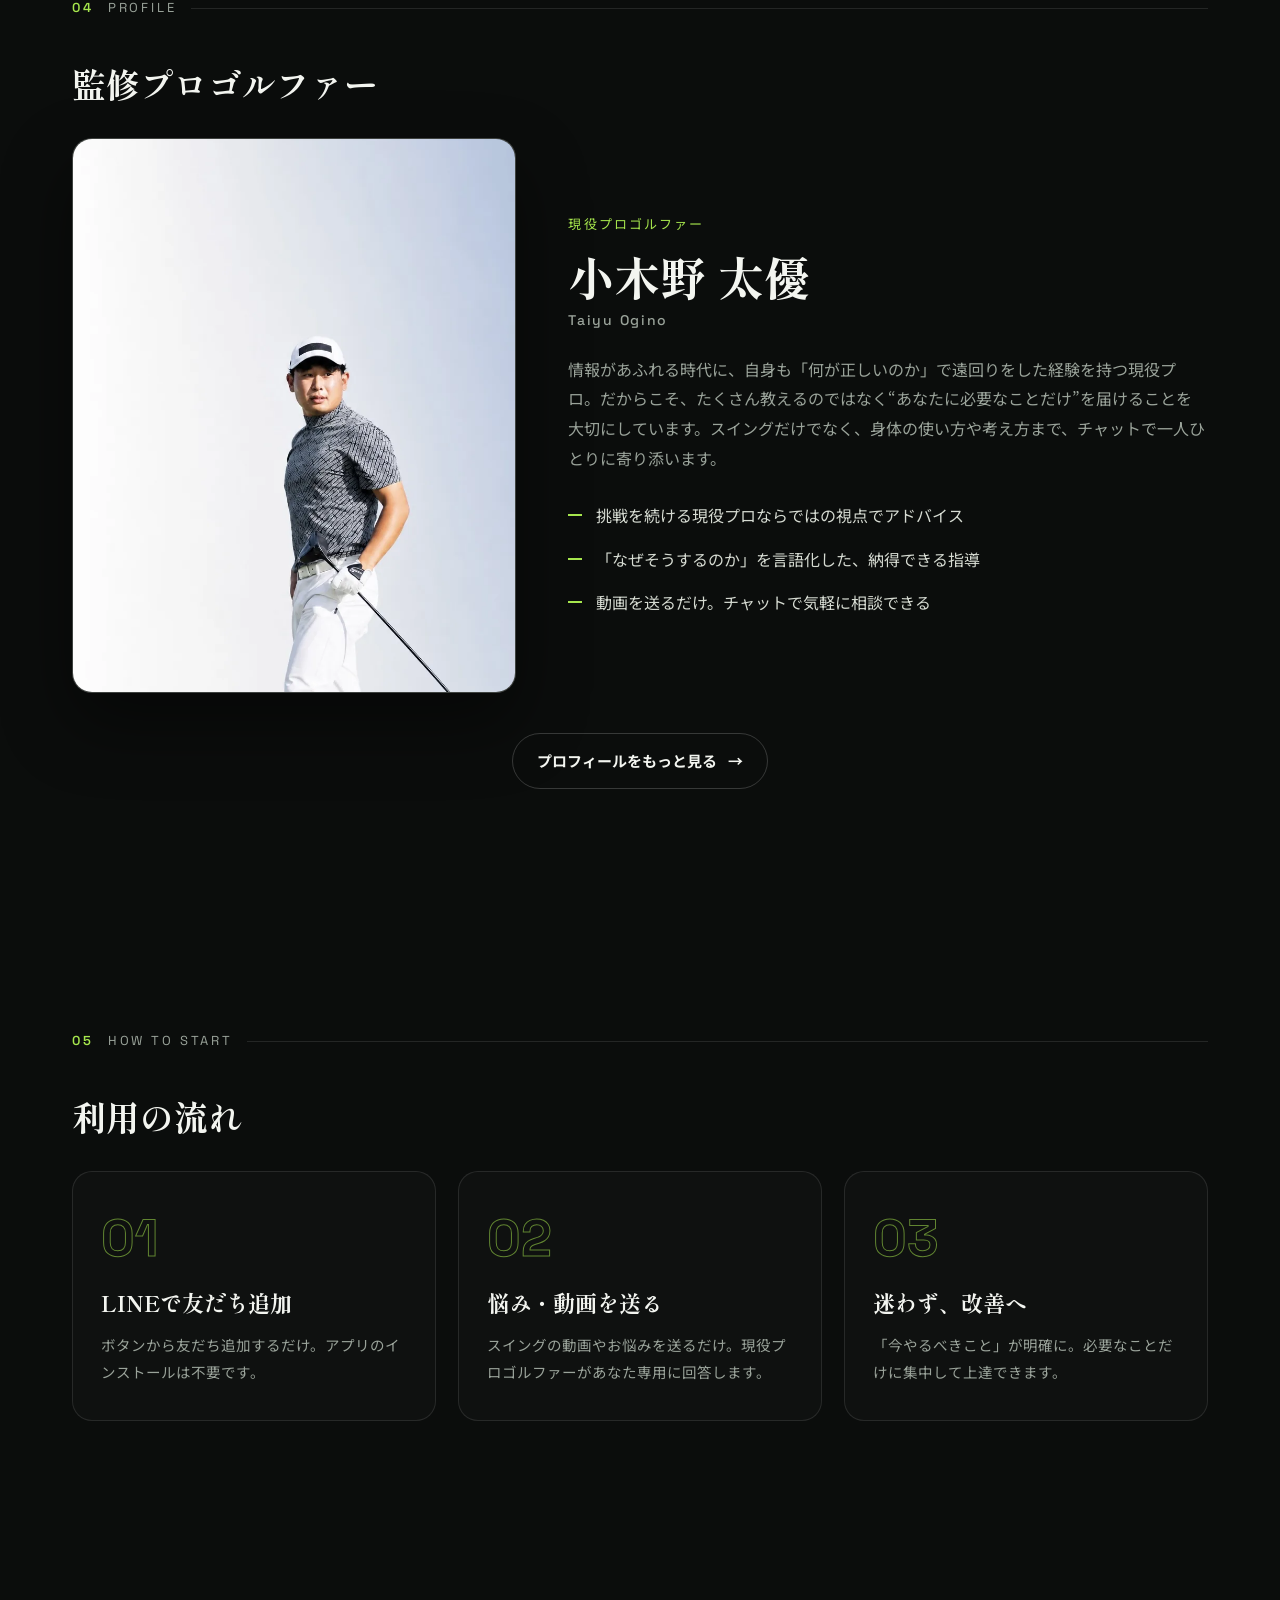
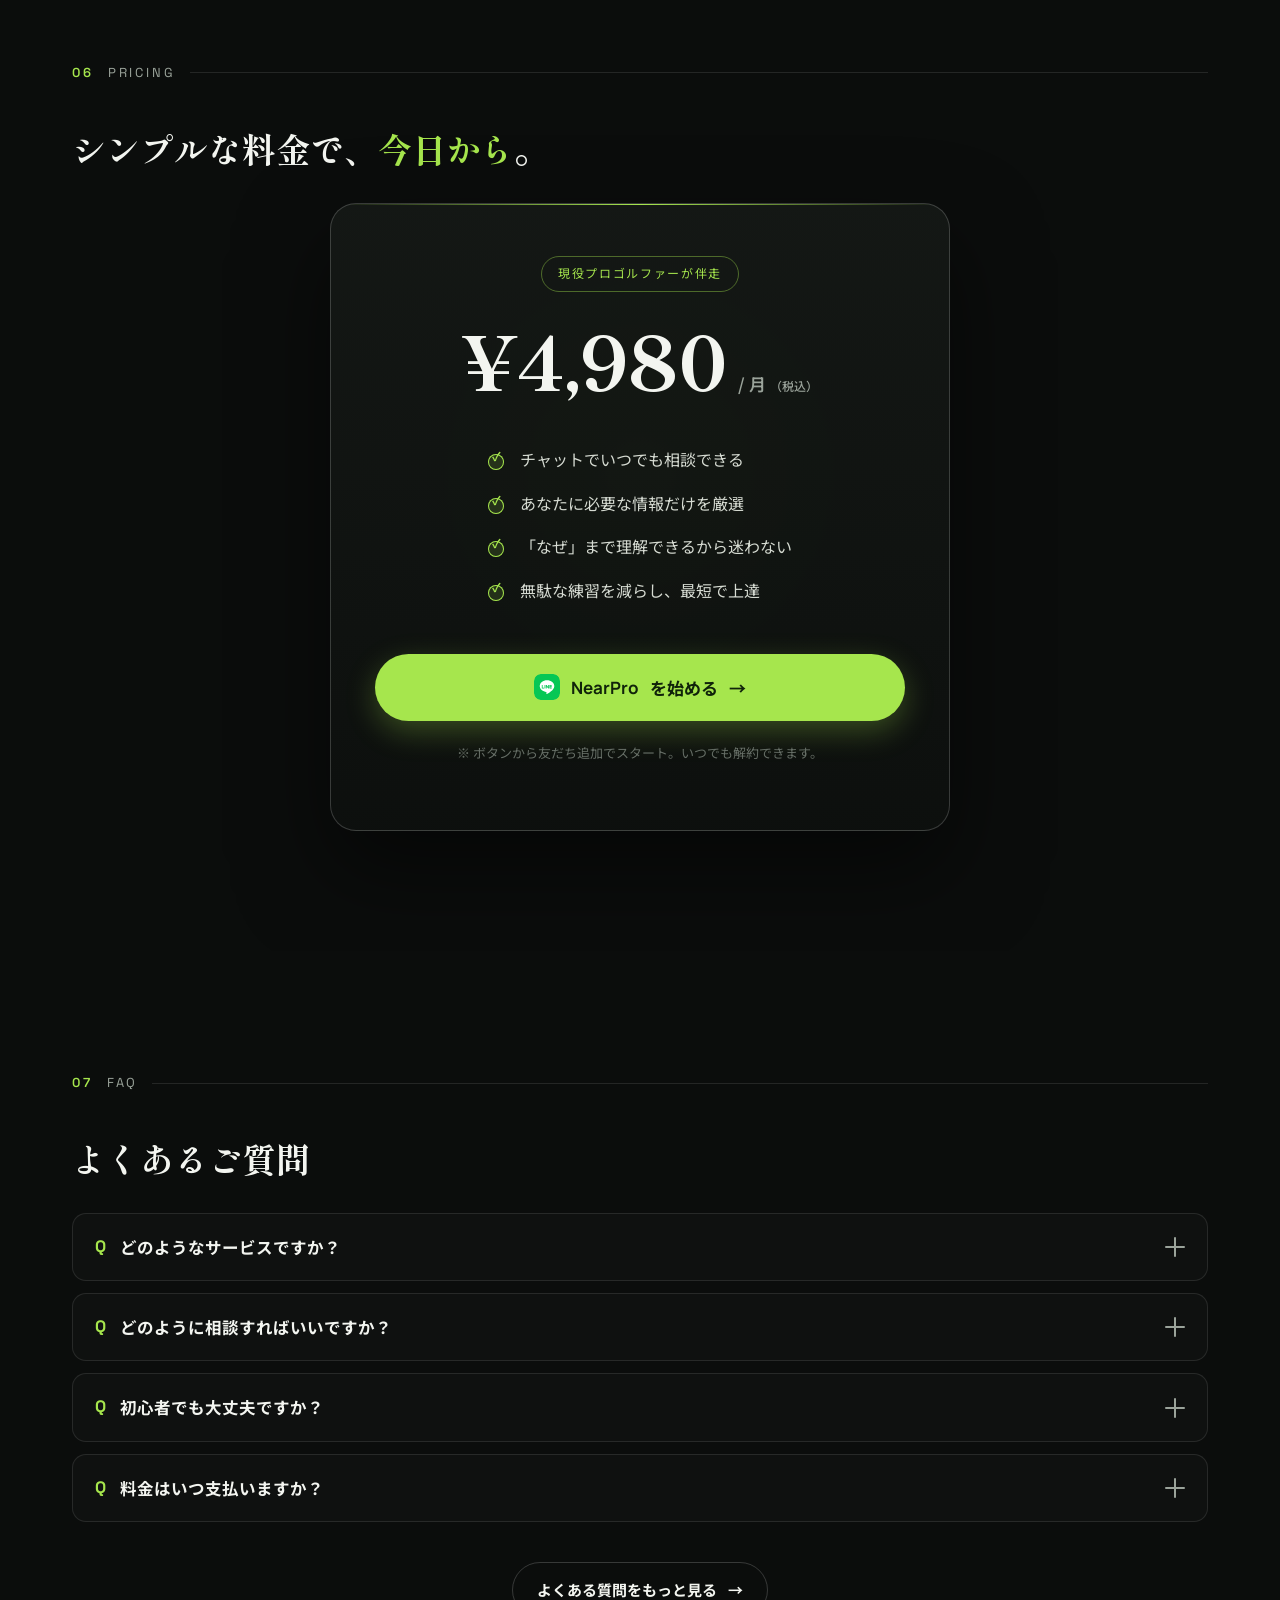
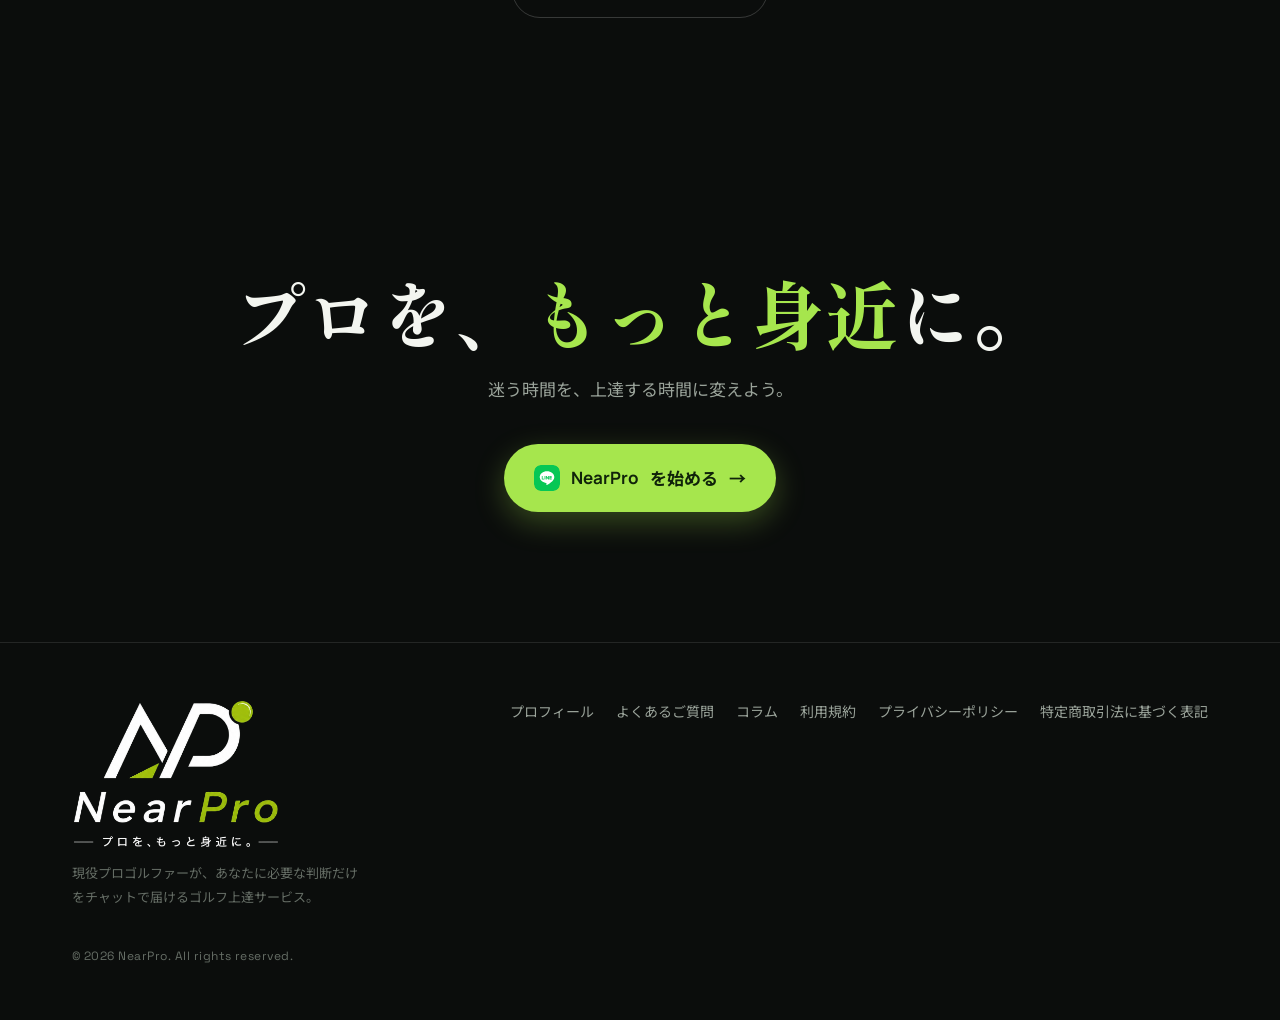
==== commit 0468237e: "新ロゴを導入：ヘッダー・フッター・ファビコン一式・構造化データに反映" ====
--- a/index.html
+++ b/index.html
@@ -37,7 +37,7 @@
       "name": "NearPro",
       "alternateName": ["ニアプロ", "NearPro（ニアプロ）"],
       "url": "https://nearpro.pages.dev/",
-      "logo": "https://nearpro.pages.dev/apple-touch-icon.png",
+      "logo": "https://nearpro.pages.dev/assets/logo/logo-lockup.png",
       "image": "https://nearpro.pages.dev/og.png",
       "description": "現役プロゴルファーがLINEでゴルフの悩みに答えるオンライン相談サービス。同じミスでも原因は人それぞれという考えのもと、原因を一緒に見つけ、自分で改善できる力を育てます。",
       "email": "tai54tai0517@icloud.com",
@@ -92,7 +92,7 @@
 
 <header class="site" id="site-header">
   <div class="wrap">
-    <a class="brand" href="#top">Near<b>Pro</b></a>
+    <a class="brand" href="#top"><img class="brand-mark" src="/assets/logo/logo-mark.png" alt="" width="595" height="317" /><span class="brand-text">Near<b>Pro</b></span></a>
     <nav class="nav">
       <a class="link" href="#problem">Problem</a>
       <a class="link" href="#solution">Solution</a>
@@ -100,7 +100,7 @@
       <a class="link" href="#profile">Profile</a>
       <a class="link" href="#price">Price</a>
       <a class="link" href="/faq">FAQ</a>
-      <a class="link" href="/blog">Column</a>
+      <a class="link" href="/blog/">Column</a>
       <a class="btn primary" href="https://lin.ee/vwxO3Qq" target="_blank" rel="noopener"><span class="ico" aria-label="LINE"><svg viewBox="0 0 48 48" aria-hidden="true"><rect width="48" height="48" rx="12" fill="#06C755"/><path fill="#fff" d="M24 11.5c-7.4 0-13.4 4.87-13.4 10.86 0 5.37 4.76 9.86 11.19 10.71.44.1 1.03.29 1.18.67.13.34.09.87.04 1.21l-.19 1.15c-.06.34-.27 1.33 1.17.72 1.44-.6 7.75-4.56 10.58-7.82h-.01c1.95-2.14 2.89-4.32 2.89-6.73 0-5.99-6.05-10.86-13.45-10.86z"/><g fill="#06C755"><path d="M20.7 20.2h-.94a.26.26 0 0 0-.26.26v5.85c0 .14.12.26.26.26h.94c.15 0 .26-.12.26-.26v-5.85a.26.26 0 0 0-.26-.26zM27.2 20.2h-.94a.26.26 0 0 0-.26.26v3.47l-2.68-3.62-.02-.02v-.01h-1.06a.26.26 0 0 0-.26.26v5.85c0 .14.12.26.26.26h.94c.15 0 .26-.12.26-.26v-3.47l2.69 3.63c.02.03.04.05.06.06l.02.01h1.05c.14 0 .26-.12.26-.26v-5.85a.26.26 0 0 0-.26-.26zM18.44 25.2h-2.56v-4.74a.26.26 0 0 0-.26-.26h-.94a.26.26 0 0 0-.26.26v5.85c0 .07.03.13.07.18.05.04.11.07.18.07h3.77c.14 0 .26-.12.26-.26v-.94a.26.26 0 0 0-.26-.26zM32.5 21.66c.14 0 .26-.12.26-.26v-.94a.26.26 0 0 0-.26-.26h-3.77a.25.25 0 0 0-.18.07.26.26 0 0 0-.07.18v5.85c0 .07.03.13.07.18.05.04.11.07.18.07h3.77c.14 0 .26-.12.26-.26v-.94a.26.26 0 0 0-.26-.26h-2.56v-.99h2.56c.14 0 .26-.12.26-.26v-.94a.26.26 0 0 0-.26-.26h-2.56v-.99h2.56z"/></g></svg></span>始める</a>
     </nav>
     <button class="navtoggle" id="nav-toggle" type="button" aria-label="メニューを開く" aria-expanded="false" aria-controls="mobile-menu"><span></span><span></span><span></span></button>
@@ -115,7 +115,7 @@
       <a href="#profile">Profile<span class="jp">プロフィール</span></a>
       <a href="#price">Price<span class="jp">料金</span></a>
       <a href="/faq">FAQ<span class="jp">よくあるご質問</span></a>
-      <a href="/blog">Column<span class="jp">コラム</span></a>
+      <a href="/blog/">Column<span class="jp">コラム</span></a>
   </nav>
   <a class="btn primary big" href="https://lin.ee/vwxO3Qq" target="_blank" rel="noopener"><span class="ico" aria-label="LINE"><svg viewBox="0 0 48 48" aria-hidden="true"><rect width="48" height="48" rx="12" fill="#06C755"/><path fill="#fff" d="M24 11.5c-7.4 0-13.4 4.87-13.4 10.86 0 5.37 4.76 9.86 11.19 10.71.44.1 1.03.29 1.18.67.13.34.09.87.04 1.21l-.19 1.15c-.06.34-.27 1.33 1.17.72 1.44-.6 7.75-4.56 10.58-7.82h-.01c1.95-2.14 2.89-4.32 2.89-6.73 0-5.99-6.05-10.86-13.45-10.86z"/><g fill="#06C755"><path d="M20.7 20.2h-.94a.26.26 0 0 0-.26.26v5.85c0 .14.12.26.26.26h.94c.15 0 .26-.12.26-.26v-5.85a.26.26 0 0 0-.26-.26zM27.2 20.2h-.94a.26.26 0 0 0-.26.26v3.47l-2.68-3.62-.02-.02v-.01h-1.06a.26.26 0 0 0-.26.26v5.85c0 .14.12.26.26.26h.94c.15 0 .26-.12.26-.26v-3.47l2.69 3.63c.02.03.04.05.06.06l.02.01h1.05c.14 0 .26-.12.26-.26v-5.85a.26.26 0 0 0-.26-.26zM18.44 25.2h-2.56v-4.74a.26.26 0 0 0-.26-.26h-.94a.26.26 0 0 0-.26.26v5.85c0 .07.03.13.07.18.05.04.11.07.18.07h3.77c.14 0 .26-.12.26-.26v-.94a.26.26 0 0 0-.26-.26zM32.5 21.66c.14 0 .26-.12.26-.26v-.94a.26.26 0 0 0-.26-.26h-3.77a.25.25 0 0 0-.18.07.26.26 0 0 0-.07.18v5.85c0 .07.03.13.07.18.05.04.11.07.18.07h3.77c.14 0 .26-.12.26-.26v-.94a.26.26 0 0 0-.26-.26h-2.56v-.99h2.56c.14 0 .26-.12.26-.26v-.94a.26.26 0 0 0-.26-.26h-2.56v-.99h2.56z"/></g></svg></span>始める</a>
 </div>
@@ -402,13 +402,13 @@
 <footer class="site">
   <div class="wrap fwrap">
     <div>
-      <div class="brand">Near<b style="color:var(--accent)">Pro</b></div>
+      <img class="footer-logo" src="/assets/logo/logo-lockup.png" alt="NearPro（ニアプロ）｜プロを、もっと身近に。" width="808" height="585" />
       <p style="color:var(--faint);font-size:13px;max-width:22em;margin:12px 0 0;">現役プロゴルファーが、あなたに必要な判断だけをチャットで届けるゴルフ上達サービス。</p>
     </div>
     <nav>
       <a href="/profile">プロフィール</a>
       <a href="/faq">よくあるご質問</a>
-      <a href="/blog">コラム</a>
+      <a href="/blog/">コラム</a>
       <a href="/terms">利用規約</a>
       <a href="/privacy">プライバシーポリシー</a>
       <a href="/tokushoho">特定商取引法に基づく表記</a>
--- a/styles.css
+++ b/styles.css
@@ -703,3 +703,13 @@
   .post-author { font-family: var(--mono); font-size: 12.5px; color: var(--muted);
     text-decoration: underline; text-underline-offset: 3px; }
   .post-author:hover { color: var(--accent); }
+
+  /* ===== ロゴ ===== */
+  .brand { display: inline-flex; align-items: center; gap: 9px; }
+  .brand-mark { height: 24px; width: auto; display: block; }
+  .brand-text { display: block; white-space: nowrap; }
+  .footer-logo { width: 208px; height: auto; display: block; margin-bottom: 4px; }
+  @media (max-width: 560px) {
+    .brand-mark { height: 19px; }
+    .footer-logo { width: 176px; }
+  }
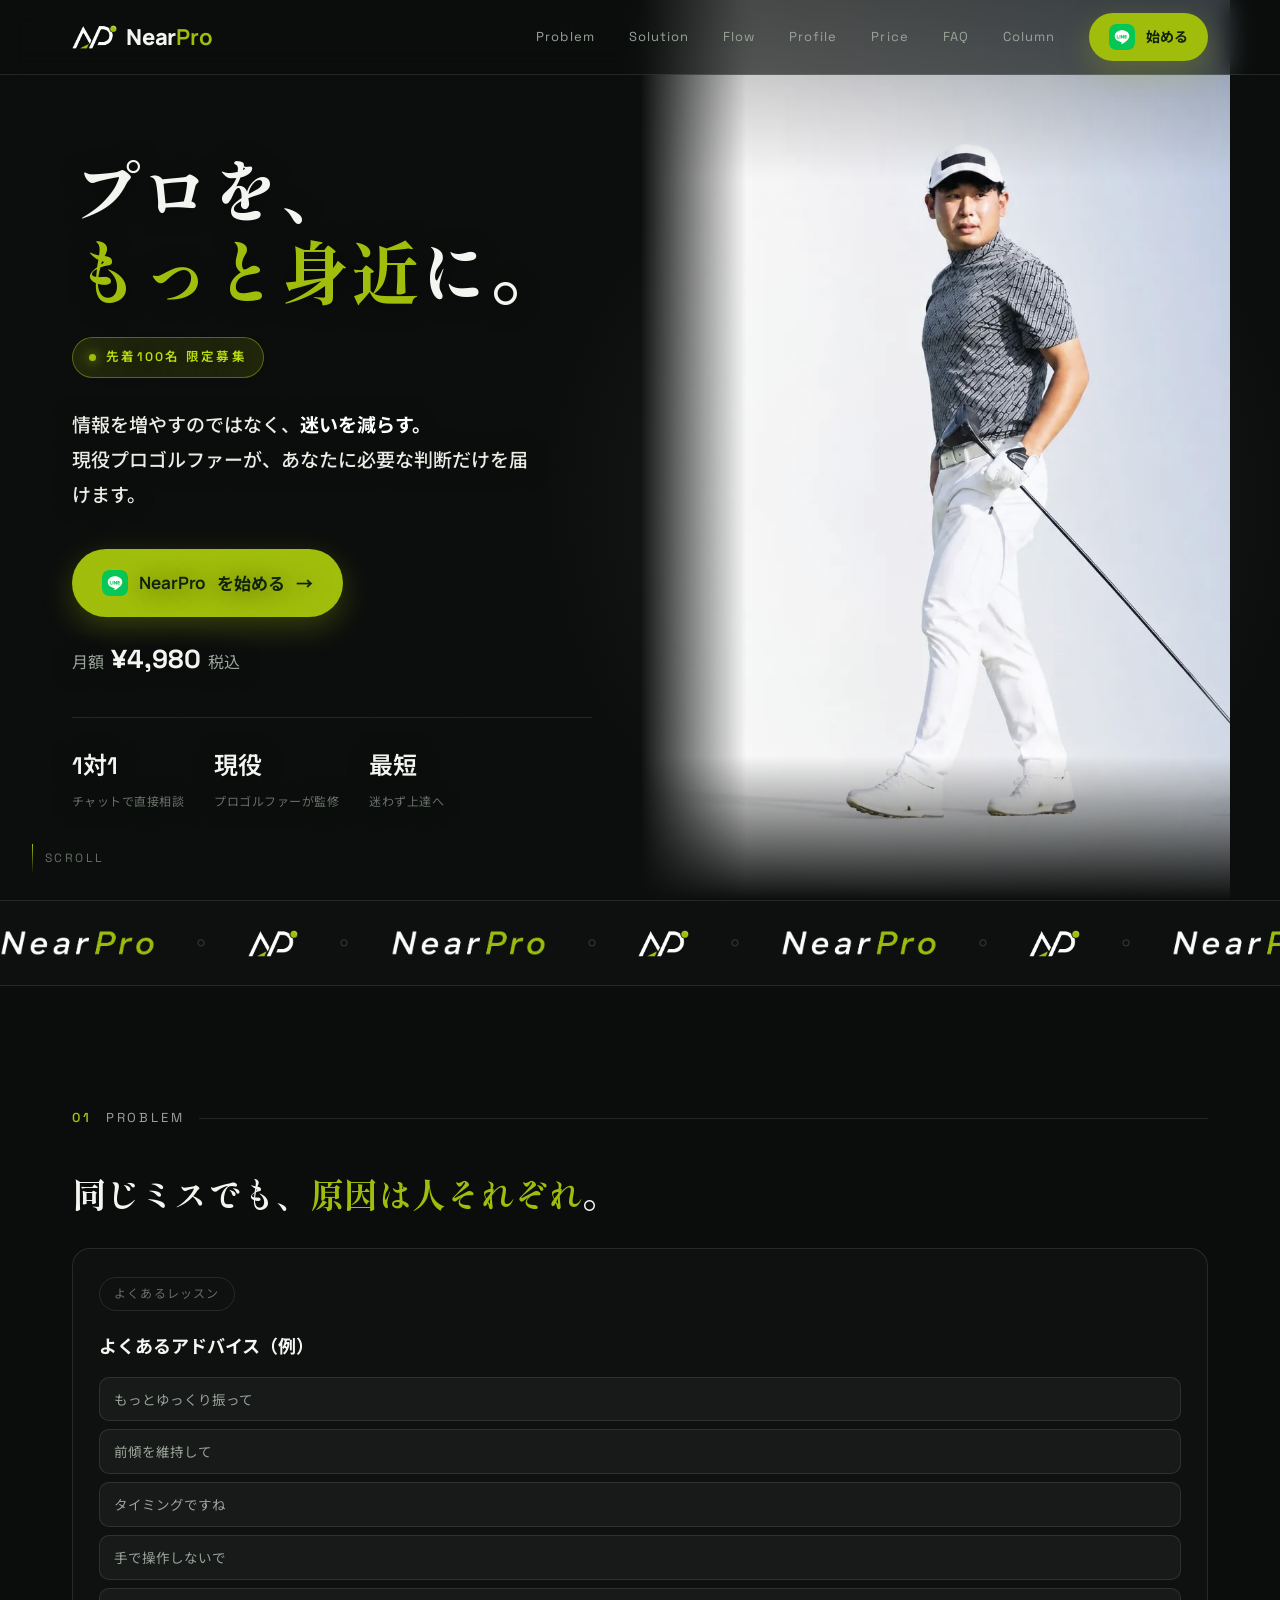
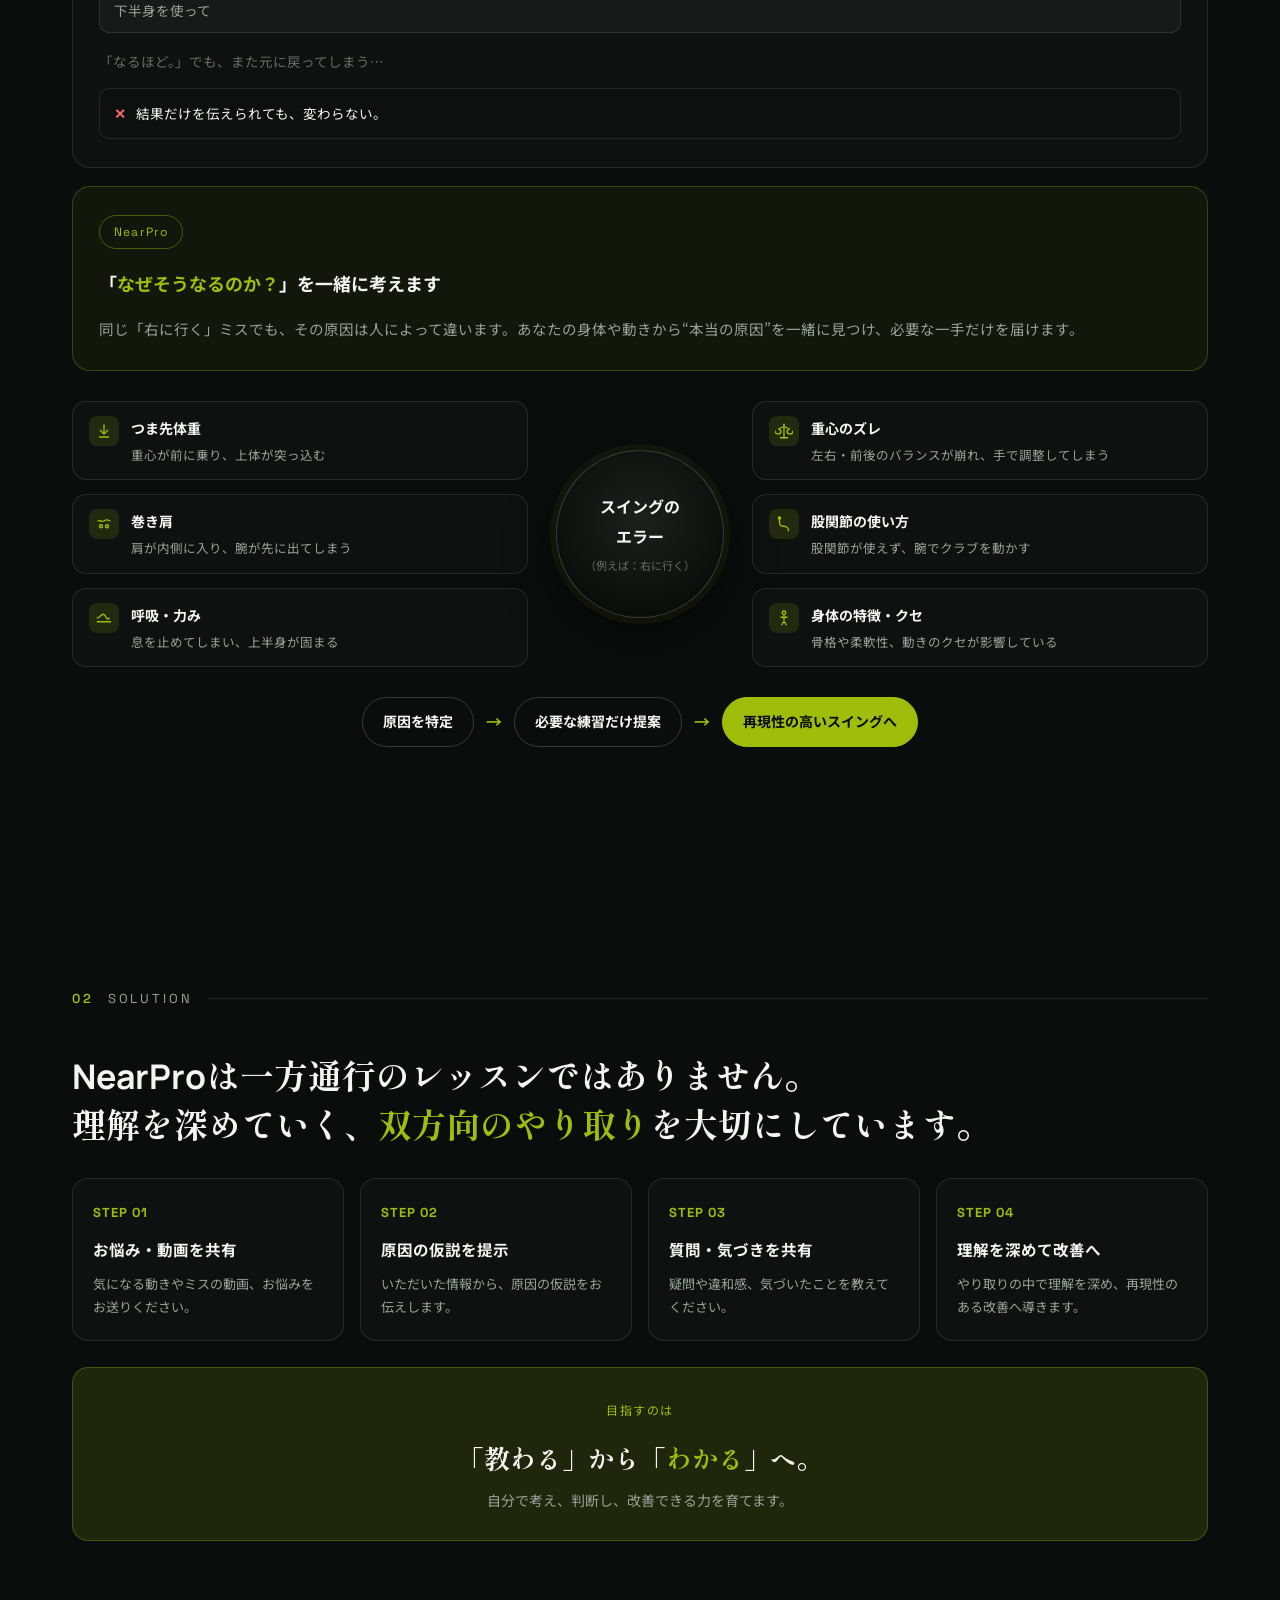
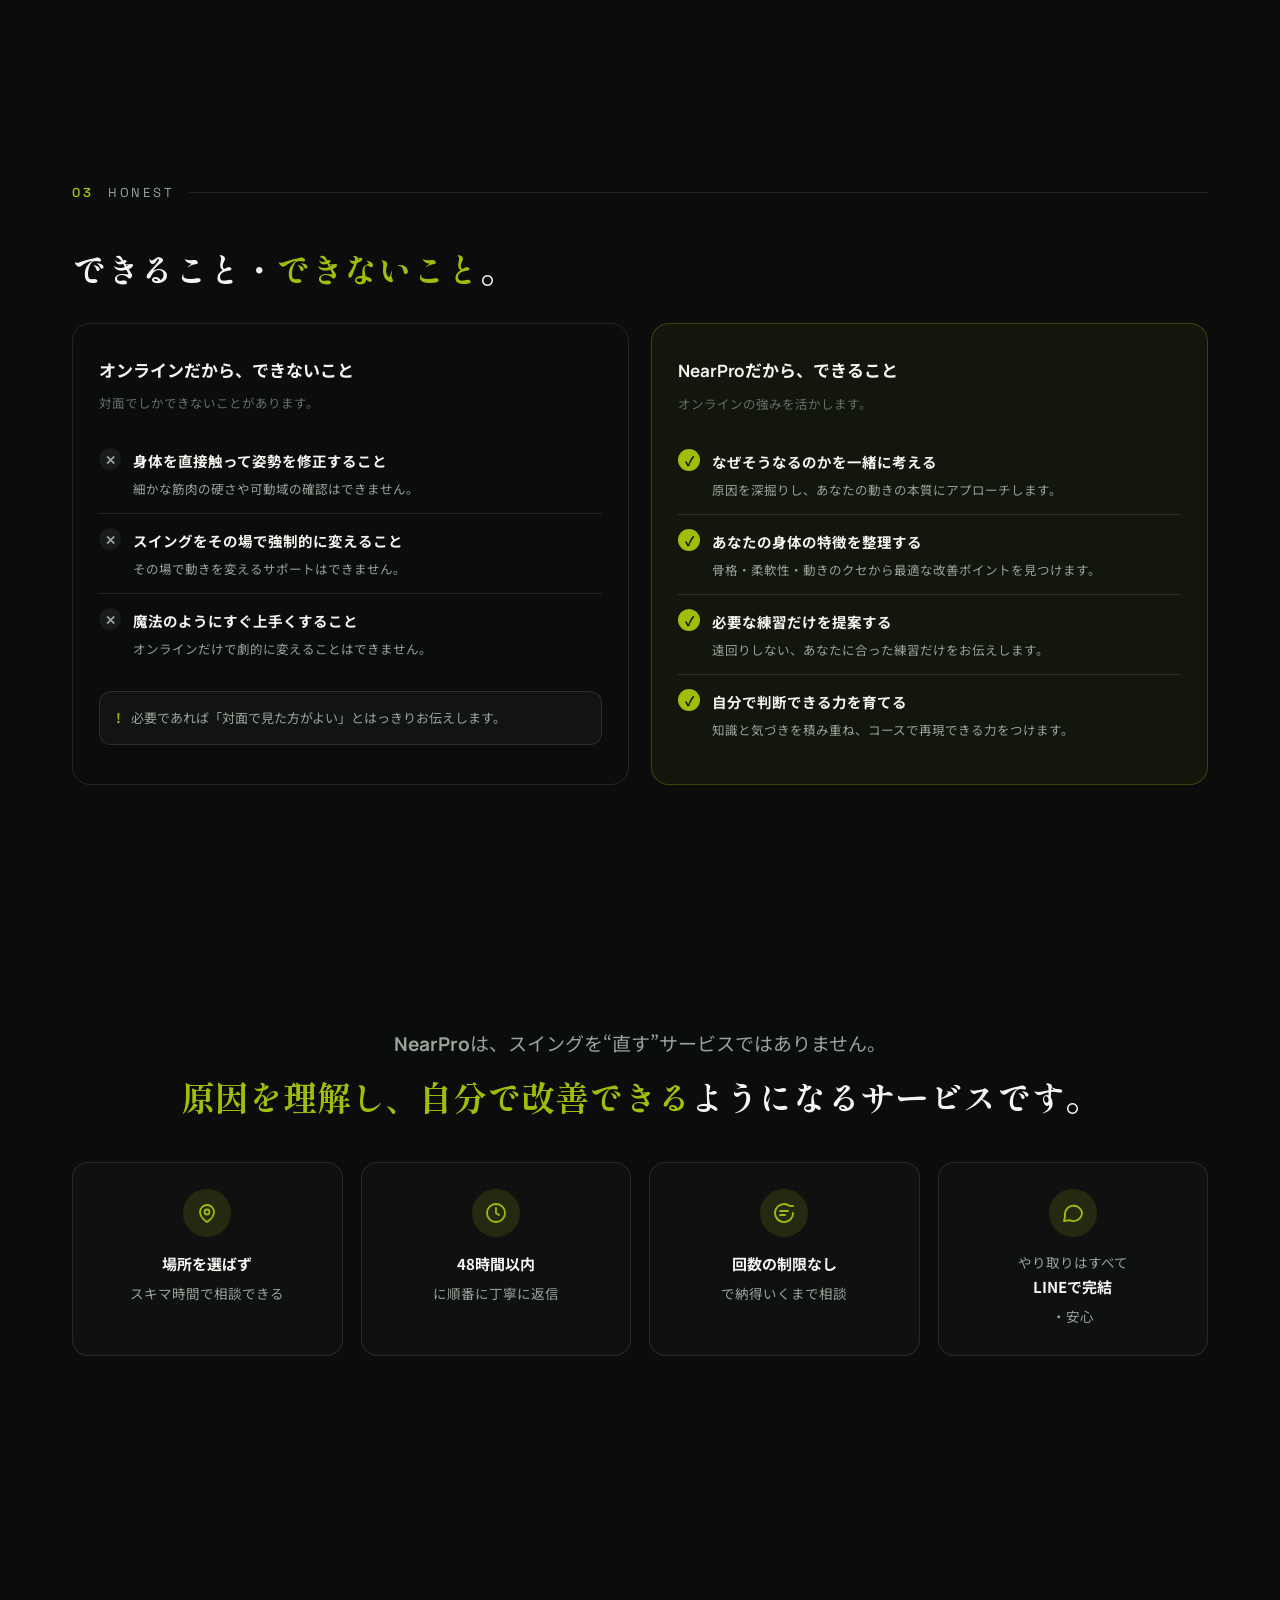
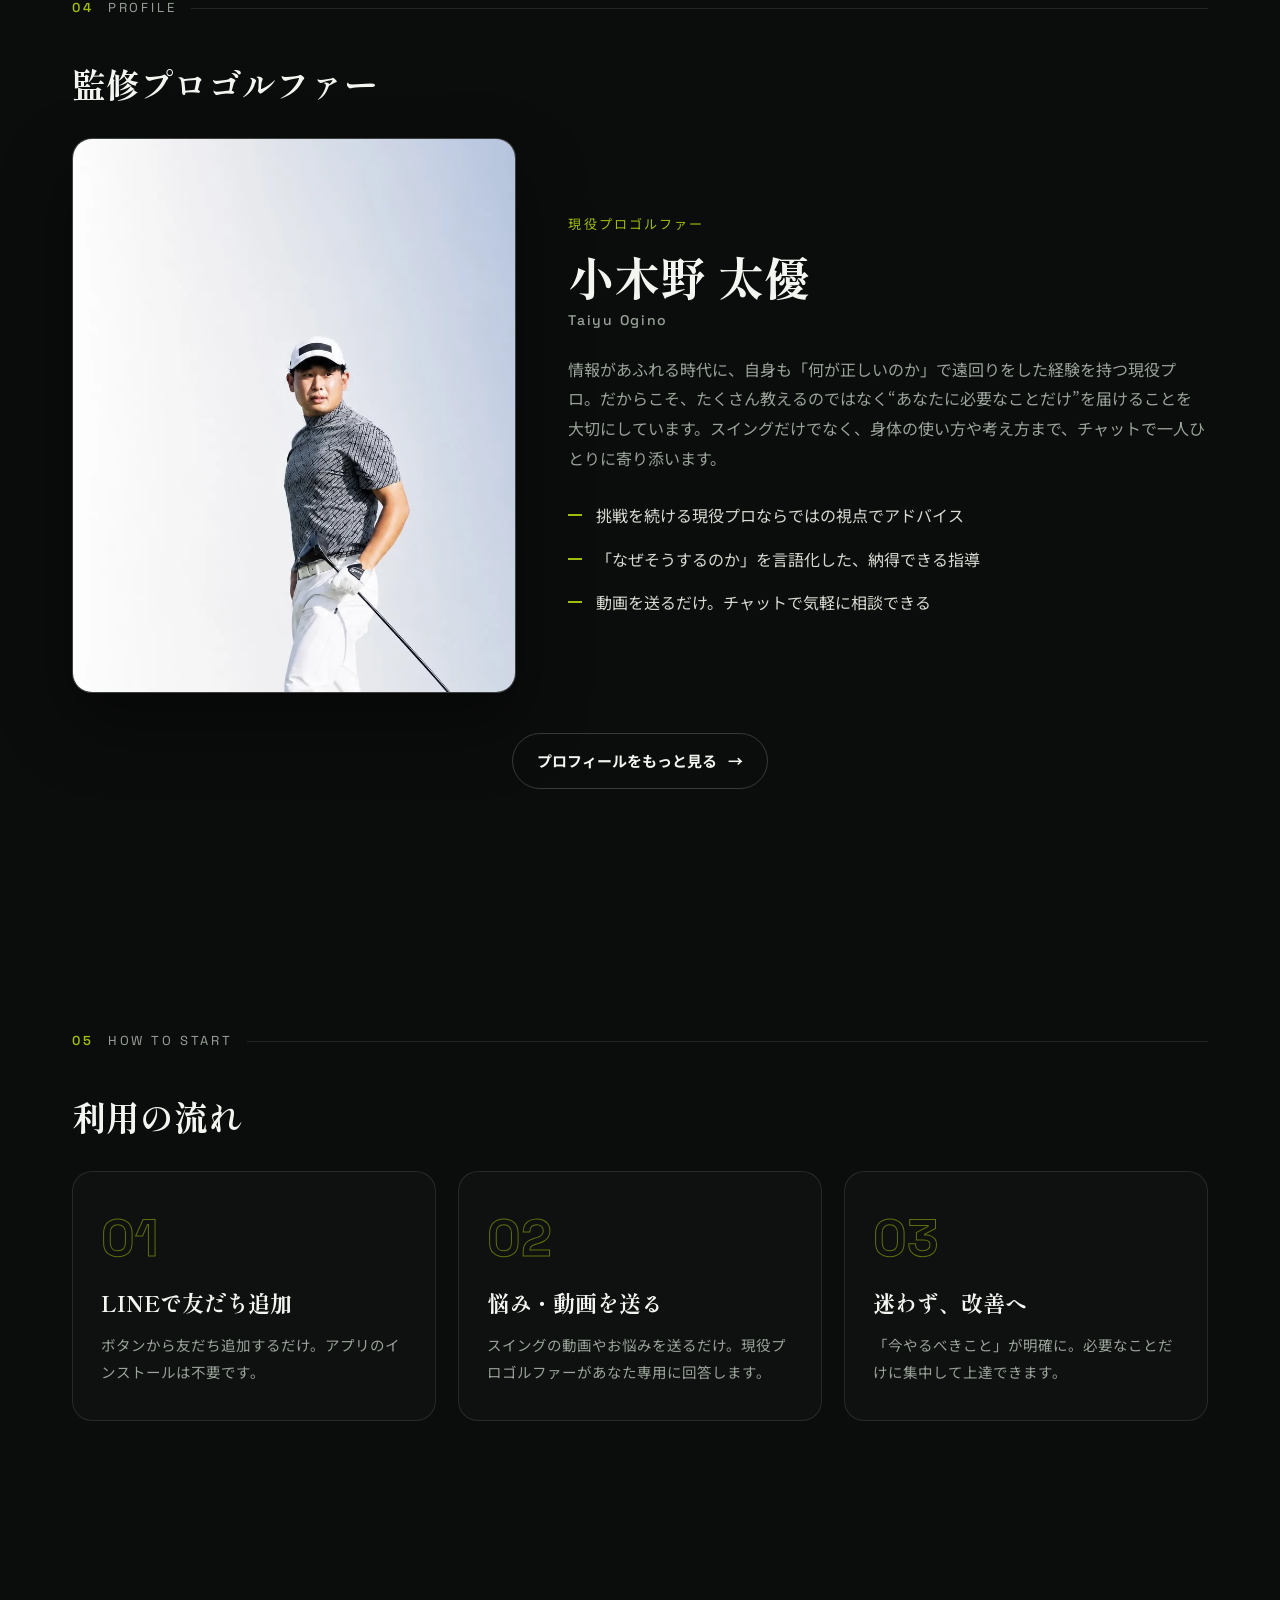
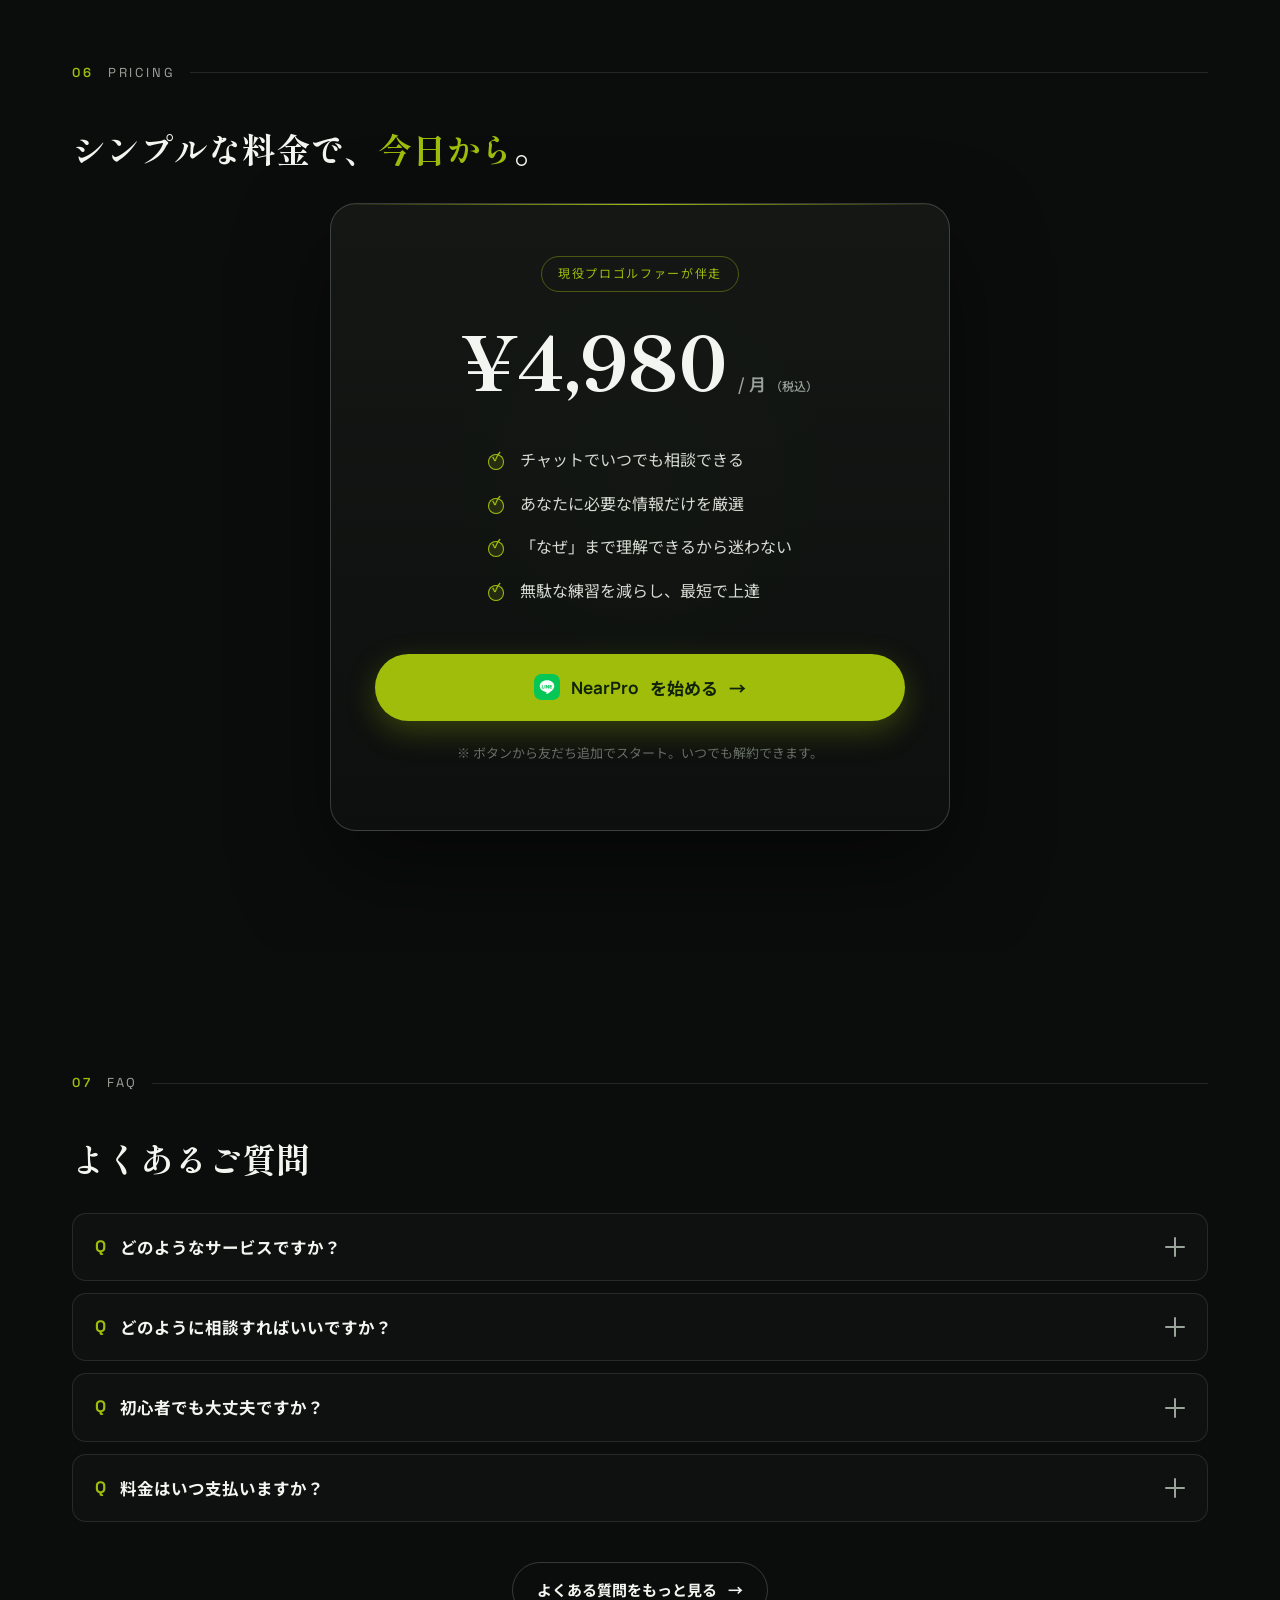
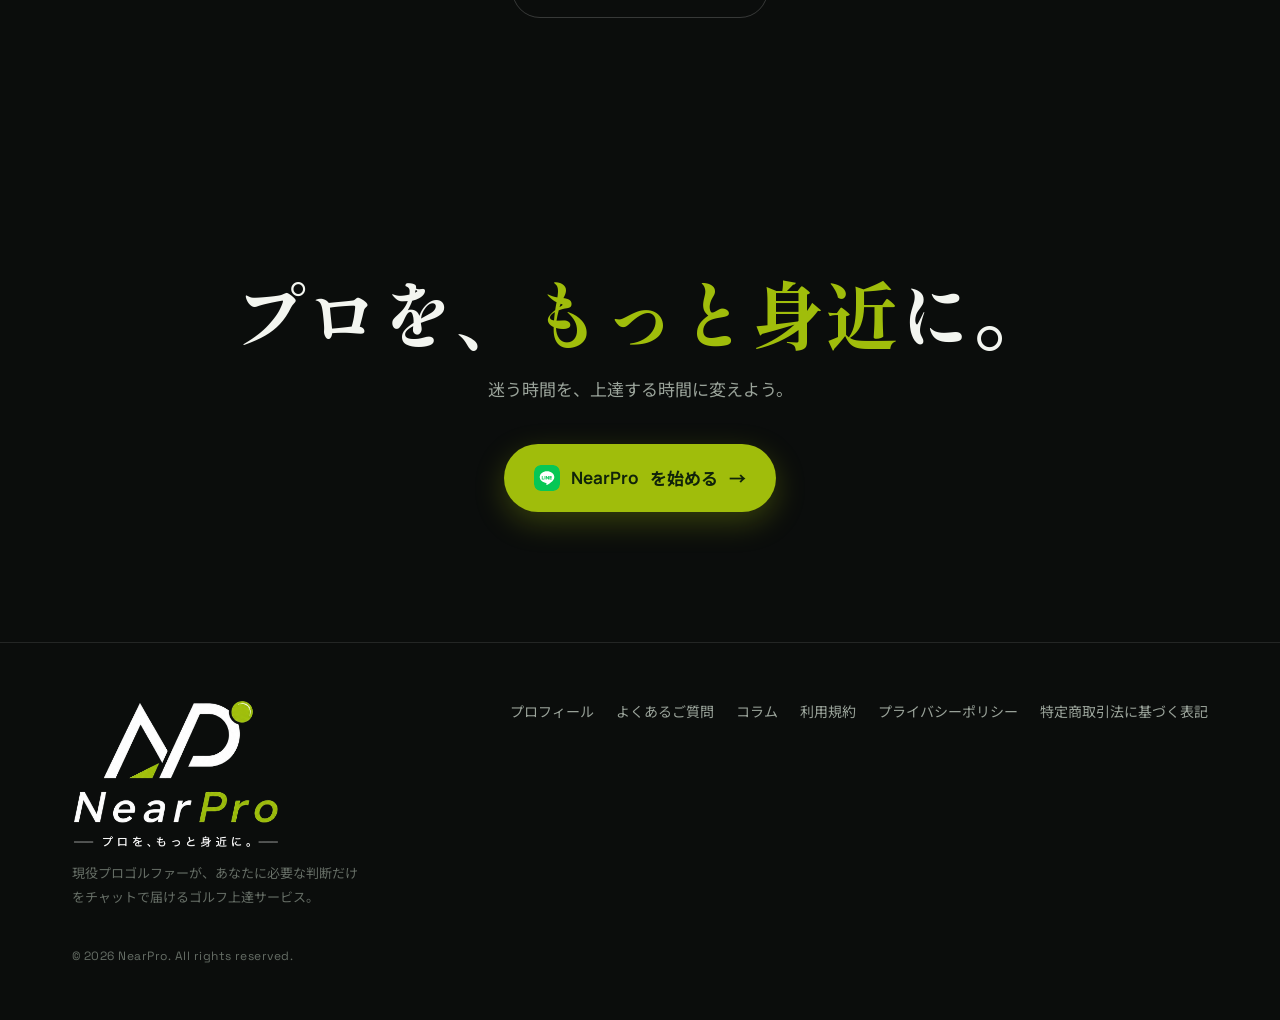
==== commit b834780a: "サイト全体の緑をロゴの色(#a0bd0b)に統一、マーキーをロゴ表示に変更、OGP画像を更新" ====
--- a/index.html
+++ b/index.html
@@ -151,12 +151,12 @@
 <!-- ===== MARQUEE ===== -->
 <div class="marquee" aria-hidden="true">
   <div class="marquee-track">
-    <span>NearPro</span><span class="sep">◦</span><span class="hot">NearPro</span><span class="sep">◦</span>
-    <span>NearPro</span><span class="sep">◦</span><span class="hot">NearPro</span><span class="sep">◦</span>
-    <span>NearPro</span><span class="sep">◦</span><span class="hot">NearPro</span><span class="sep">◦</span>
-    <span>NearPro</span><span class="sep">◦</span><span class="hot">NearPro</span><span class="sep">◦</span>
-    <span>NearPro</span><span class="sep">◦</span><span class="hot">NearPro</span><span class="sep">◦</span>
-    <span>NearPro</span><span class="sep">◦</span><span class="hot">NearPro</span><span class="sep">◦</span>
+    <img class="mq-word" src="/assets/logo/logo-wordmark.png" alt="" width="807" height="135" /><span class="sep">◦</span><img class="mq-mark" src="/assets/logo/logo-mark.png" alt="" width="595" height="317" /><span class="sep">◦</span>
+    <img class="mq-word" src="/assets/logo/logo-wordmark.png" alt="" width="807" height="135" /><span class="sep">◦</span><img class="mq-mark" src="/assets/logo/logo-mark.png" alt="" width="595" height="317" /><span class="sep">◦</span>
+    <img class="mq-word" src="/assets/logo/logo-wordmark.png" alt="" width="807" height="135" /><span class="sep">◦</span><img class="mq-mark" src="/assets/logo/logo-mark.png" alt="" width="595" height="317" /><span class="sep">◦</span>
+    <img class="mq-word" src="/assets/logo/logo-wordmark.png" alt="" width="807" height="135" /><span class="sep">◦</span><img class="mq-mark" src="/assets/logo/logo-mark.png" alt="" width="595" height="317" /><span class="sep">◦</span>
+    <img class="mq-word" src="/assets/logo/logo-wordmark.png" alt="" width="807" height="135" /><span class="sep">◦</span><img class="mq-mark" src="/assets/logo/logo-mark.png" alt="" width="595" height="317" /><span class="sep">◦</span>
+    <img class="mq-word" src="/assets/logo/logo-wordmark.png" alt="" width="807" height="135" /><span class="sep">◦</span><img class="mq-mark" src="/assets/logo/logo-mark.png" alt="" width="595" height="317" /><span class="sep">◦</span>
   </div>
 </div>
 
--- a/styles.css
+++ b/styles.css
@@ -8,9 +8,9 @@
     --faint: #666e66;
     --line: rgba(255, 255, 255, 0.10);
     --line-strong: rgba(255, 255, 255, 0.18);
-    --accent: #a6e64d;
-    --accent-2: #c9ff62;
-    --accent-dim: rgba(166, 230, 77, 0.14);
+    --accent: #a0bd0b;
+    --accent-2: #bcde0d;
+    --accent-dim: rgba(160, 189, 11, 0.14);
     --serif: "Shippori Mincho", "Hiragino Mincho ProN", serif;
     --sans: "Noto Sans JP", "Hiragino Sans", "Helvetica Neue", Arial, sans-serif;
     --mono: "Space Grotesk", "Noto Sans JP", sans-serif;
@@ -100,8 +100,8 @@
   }
   .btn .ico { display: inline-flex; align-items: center; justify-content: center; width: 26px; height: 26px; padding: 0; border-radius: 7px; overflow: hidden; }
   .btn .ico svg { width: 26px; height: 26px; display: block; }
-  .btn.primary { background: var(--accent); color: #10230a; box-shadow: 0 10px 30px rgba(166, 230, 77, 0.28); }
-  .btn.primary:hover { transform: translateY(-2px); background: var(--accent-2); box-shadow: 0 16px 40px rgba(166, 230, 77, 0.4); }
+  .btn.primary { background: var(--accent); color: #10230a; box-shadow: 0 10px 30px rgba(160, 189, 11, 0.28); }
+  .btn.primary:hover { transform: translateY(-2px); background: var(--accent-2); box-shadow: 0 16px 40px rgba(160, 189, 11, 0.4); }
   .btn.ghost { border: 1px solid var(--line-strong); color: var(--text); }
   .btn.ghost:hover { border-color: var(--accent); color: var(--accent); }
   .nav .btn { padding: 11px 20px; font-size: 14px; }
@@ -111,7 +111,7 @@
   .hero-bg { position: absolute; inset: 0; z-index: 0; pointer-events: none; }
   .hero-bg::before {
     content: ""; position: absolute; width: 900px; height: 900px; right: -180px; top: -260px;
-    background: radial-gradient(circle, rgba(166, 230, 77, 0.16), rgba(166, 230, 77, 0) 62%);
+    background: radial-gradient(circle, rgba(160, 189, 11, 0.16), rgba(160, 189, 11, 0) 62%);
   }
   .hero-bg::after {
     content: ""; position: absolute; inset: 0;
@@ -139,7 +139,7 @@
     align-self: flex-start;
   }
   .kicker .dot { width: 7px; height: 7px; border-radius: 50%; background: var(--accent); box-shadow: 0 0 12px var(--accent); }
-  .kicker.limited { border-color: rgba(166, 230, 77, 0.45); color: var(--accent-2); background: var(--accent-dim); font-weight: 600; }
+  .kicker.limited { border-color: rgba(160, 189, 11, 0.45); color: var(--accent-2); background: var(--accent-dim); font-weight: 600; }
   .kicker.limited .dot { animation: pulseDot 1.8s ease-in-out infinite; }
   @keyframes pulseDot { 0%, 100% { opacity: 1; } 50% { opacity: 0.35; } }
   h1.title { font-family: var(--serif); font-weight: 800; font-size: clamp(46px, 5.4vw, 70px); line-height: 1.18; margin: 0 0 26px; letter-spacing: 0.01em; }
@@ -167,7 +167,7 @@
     background: radial-gradient(115% 85% at 50% 24%, transparent 42%, rgba(11, 13, 12, 0.62) 100%);
   }
   .media-ring { position: absolute; inset: -1px; border-radius: inherit; pointer-events: none;
-    box-shadow: inset 0 0 0 1px rgba(166, 230, 77, 0.18); border-radius: 220px 220px 26px 26px; }
+    box-shadow: inset 0 0 0 1px rgba(160, 189, 11, 0.18); border-radius: 220px 220px 26px 26px; }
   .floaty {
     position: absolute; z-index: 3; display: inline-flex; align-items: center; gap: 8px;
     background: rgba(20, 24, 21, 0.78); backdrop-filter: blur(10px); border: 1px solid var(--line-strong);
@@ -184,9 +184,12 @@
 
   /* ===== Marquee ===== */
   .marquee { border-top: 1px solid var(--line); border-bottom: 1px solid var(--line); padding: 20px 0; overflow: hidden; background: #0d100e; }
-  .marquee-track { display: flex; gap: 34px; white-space: nowrap; width: max-content; animation: slide 26s linear infinite; }
+  .marquee-track { display: flex; align-items: center; gap: 34px; white-space: nowrap; width: max-content; animation: slide 26s linear infinite; }
   .marquee span { font-family: var(--brand); font-size: 24px; font-weight: 800; letter-spacing: 0.01em; color: var(--faint); }
   .marquee span.hot { color: var(--accent); }
+  .marquee img { display: block; width: auto; }
+  .mq-word { height: 26px; }
+  .mq-mark { height: 27px; }
   .marquee .sep { color: rgba(255,255,255,0.16); }
   @keyframes slide { to { transform: translateX(-50%); } }
 
@@ -197,7 +200,7 @@
     border: 1px solid var(--line); border-radius: 18px; padding: 30px 24px 32px; position: relative;
     transition: transform 0.35s var(--ease), border-color 0.35s, background 0.35s;
   }
-  .prob:hover { transform: translateY(-6px); border-color: var(--line-strong); background: linear-gradient(180deg, rgba(166,230,77,0.06), rgba(255,255,255,0)); }
+  .prob:hover { transform: translateY(-6px); border-color: var(--line-strong); background: linear-gradient(180deg, rgba(160, 189, 11,0.06), rgba(255,255,255,0)); }
   .prob .pn { font-family: var(--mono); font-size: 13px; color: var(--accent); letter-spacing: 0.1em; }
   .prob .pic { width: 46px; height: 46px; color: var(--accent); margin: 20px 0 18px; }
   .prob p { margin: 0; font-size: 17px; font-weight: 500; line-height: 1.6; }
@@ -215,7 +218,7 @@
   .eq-card .s { color: var(--faint); font-size: 12px; line-height: 1.6; }
   .flow-arrow { text-align: center; color: var(--accent); font-size: 22px; margin: 14px 0; opacity: 0.7; }
   .flow-line { border: 1px solid var(--line); border-radius: 14px; padding: 18px 24px; background: rgba(255,255,255,0.02); }
-  .flow-line.hot { border-color: rgba(166,230,77,0.35); background: var(--accent-dim); }
+  .flow-line.hot { border-color: rgba(160, 189, 11,0.35); background: var(--accent-dim); }
   .flow-line .ttl { font-family: var(--serif); font-weight: 700; font-size: 19px; color: var(--text); }
   .flow-line .ttl em { color: var(--accent); }
   .flow-line .sub { color: var(--muted); font-size: 14px; }
@@ -255,20 +258,20 @@
   /* ===== Flow / how it works ===== */
   .steps { display: grid; grid-template-columns: repeat(3, 1fr); gap: 22px; counter-reset: step; }
   .step { position: relative; border: 1px solid var(--line); border-radius: 20px; padding: 40px 28px 34px; background: rgba(255,255,255,0.02); }
-  .step .sn { font-family: var(--mono); font-size: 52px; font-weight: 700; line-height: 1; color: transparent; -webkit-text-stroke: 1px rgba(166,230,77,0.55); text-stroke: 1px rgba(166,230,77,0.55); }
+  .step .sn { font-family: var(--mono); font-size: 52px; font-weight: 700; line-height: 1; color: transparent; -webkit-text-stroke: 1px rgba(160, 189, 11,0.55); text-stroke: 1px rgba(160, 189, 11,0.55); }
   .step h4 { font-family: var(--serif); font-size: 22px; margin: 18px 0 10px; font-weight: 700; }
   .step p { margin: 0; color: var(--muted); font-size: 14.5px; }
 
   /* ===== Pricing ===== */
   .pricing { position: relative; overflow: hidden; }
-  .pricing .glow { position: absolute; left: 50%; top: 30%; width: 640px; height: 460px; transform: translateX(-50%); background: radial-gradient(circle, rgba(166,230,77,0.14), transparent 62%); pointer-events: none; }
+  .pricing .glow { position: absolute; left: 50%; top: 30%; width: 640px; height: 460px; transform: translateX(-50%); background: radial-gradient(circle, rgba(160, 189, 11,0.14), transparent 62%); pointer-events: none; }
   .price-card {
     max-width: 620px; margin: 0 auto; border: 1px solid var(--line-strong); border-radius: 26px;
     background: linear-gradient(180deg, rgba(21,25,22,0.9), rgba(13,16,14,0.9)); padding: 52px 44px; text-align: center;
     box-shadow: 0 40px 90px rgba(0,0,0,0.5); position: relative; overflow: hidden;
   }
   .price-card::before { content: ""; position: absolute; top: 0; left: 0; right: 0; height: 1px; background: linear-gradient(90deg, transparent, var(--accent), transparent); }
-  .price-card .badge { display: inline-block; font-family: var(--mono); font-size: 12px; letter-spacing: 0.14em; text-transform: uppercase; color: var(--accent); border: 1px solid rgba(166,230,77,0.4); border-radius: 999px; padding: 6px 16px; margin-bottom: 26px; }
+  .price-card .badge { display: inline-block; font-family: var(--mono); font-size: 12px; letter-spacing: 0.14em; text-transform: uppercase; color: var(--accent); border: 1px solid rgba(160, 189, 11,0.4); border-radius: 999px; padding: 6px 16px; margin-bottom: 26px; }
   .price-amt { display: flex; align-items: baseline; justify-content: center; gap: 12px; white-space: nowrap; margin-top: 4px; }
   .price-card .amt { font-family: var(--serif); font-weight: 800; font-size: clamp(50px, 13vw, 74px); line-height: 1; letter-spacing: -0.01em; }
   .price-card .per { font-family: var(--sans); font-size: 17px; font-weight: 600; color: var(--muted); }
@@ -291,7 +294,7 @@
   /* ===== FAQ accordion (shared: LP + FAQ page) ===== */
   .faq-item { border: 1px solid var(--line); border-radius: 14px; background: rgba(255, 255, 255, 0.02);
     margin-bottom: 12px; overflow: hidden; transition: border-color 0.25s var(--ease), background 0.25s var(--ease); }
-  .faq-item[open] { border-color: var(--line-strong); background: rgba(166, 230, 77, 0.04); }
+  .faq-item[open] { border-color: var(--line-strong); background: rgba(160, 189, 11, 0.04); }
   .faq-item summary { list-style: none; cursor: pointer; padding: 20px 22px; font-weight: 700; font-size: clamp(15px, 2.4vw, 16.5px);
     line-height: 1.6; display: flex; align-items: center; gap: 14px; color: var(--text); }
   .faq-item summary::-webkit-details-marker { display: none; }
@@ -315,8 +318,8 @@
   .compare { display: grid; grid-template-columns: 1fr; gap: 18px; align-items: stretch; }
   .panel { border: 1px solid var(--line); border-radius: 18px; padding: 28px 26px; background: rgba(255, 255, 255, 0.02); }
   .panel .tag { display: inline-block; font-family: var(--mono); font-size: 12px; letter-spacing: 0.1em; color: var(--faint); border: 1px solid var(--line); border-radius: 999px; padding: 5px 14px; margin-bottom: 18px; }
-  .panel.hot { background: rgba(166, 230, 77, 0.05); border-color: rgba(166, 230, 77, 0.28); }
-  .panel.hot .tag { color: var(--accent); border-color: rgba(166, 230, 77, 0.4); }
+  .panel.hot { background: rgba(160, 189, 11, 0.05); border-color: rgba(160, 189, 11, 0.28); }
+  .panel.hot .tag { color: var(--accent); border-color: rgba(160, 189, 11, 0.4); }
   .panel h3 { font-size: 18px; margin: 0 0 14px; font-weight: 700; }
   .advice { list-style: none; margin: 0 0 16px; padding: 0; display: flex; flex-direction: column; gap: 8px; }
   .advice li { background: rgba(255, 255, 255, 0.04); border: 1px solid var(--line); border-radius: 10px; padding: 9px 14px; font-size: 13.5px; color: var(--muted); }
@@ -327,7 +330,7 @@
   .cause { display: grid; grid-template-columns: 1fr auto 1fr; align-items: center; gap: 28px; margin-top: 30px; }
   .cause-side { display: flex; flex-direction: column; gap: 14px; }
   .cause-center { width: 168px; height: 168px; border-radius: 50%; background: radial-gradient(circle at 50% 40%, #1c211d, #050605); border: 1px solid var(--line-strong);
-    display: grid; place-items: center; text-align: center; padding: 16px; box-shadow: 0 0 0 6px rgba(166, 230, 77, 0.06), 0 20px 50px rgba(0, 0, 0, 0.5); }
+    display: grid; place-items: center; text-align: center; padding: 16px; box-shadow: 0 0 0 6px rgba(160, 189, 11, 0.06), 0 20px 50px rgba(0, 0, 0, 0.5); }
   .cause-center .ce-t { font-weight: 700; font-size: 16px; color: var(--text); }
   .cause-center .ce-s { font-size: 11px; color: var(--faint); margin-top: 4px; }
   .factor { border: 1px solid var(--line); border-radius: 14px; padding: 14px 16px; background: rgba(255, 255, 255, 0.02); display: flex; gap: 12px; align-items: flex-start; }
@@ -354,14 +357,14 @@
   .tstep .sn { font-family: var(--mono); font-size: 13px; color: var(--accent); font-weight: 700; letter-spacing: 0.08em; }
   .tstep h4 { font-size: 15.5px; margin: 10px 0 8px; font-weight: 700; }
   .tstep p { font-size: 13px; color: var(--muted); margin: 0; line-height: 1.8; }
-  .aim { margin-top: 26px; border: 1px solid rgba(166, 230, 77, 0.3); background: var(--accent-dim); border-radius: 16px; padding: 26px; text-align: center; }
+  .aim { margin-top: 26px; border: 1px solid rgba(160, 189, 11, 0.3); background: var(--accent-dim); border-radius: 16px; padding: 26px; text-align: center; }
   .aim .lbl { font-family: var(--mono); font-size: 12px; letter-spacing: 0.12em; color: var(--accent); text-transform: uppercase; }
   .aim h3 { font-family: var(--serif); font-weight: 700; font-size: clamp(20px, 3vw, 26px); margin: 10px 0 6px; }
   .aim p { color: var(--muted); font-size: 14px; margin: 0; }
   .cc { display: grid; grid-template-columns: 1fr 1fr; gap: 22px; }
   @media (max-width: 820px) { .cc { grid-template-columns: 1fr; } }
   .cc-col { border-radius: 18px; padding: 30px 26px; border: 1px solid var(--line); }
-  .cc-col.can { background: rgba(166, 230, 77, 0.05); border-color: rgba(166, 230, 77, 0.28); }
+  .cc-col.can { background: rgba(160, 189, 11, 0.05); border-color: rgba(160, 189, 11, 0.28); }
   .cc-col > h3 { font-size: 17px; margin: 0 0 6px; font-weight: 700; }
   .cc-col > .note { font-size: 12.5px; color: var(--faint); margin: 0 0 20px; }
   .cc-item { display: flex; gap: 12px; padding: 14px 0; border-top: 1px solid var(--line); }
@@ -450,6 +453,8 @@
     .eq { grid-template-columns: 1fr; }
     .eq .plus { display: none; }
     .marquee span { font-size: 20px; }
+    .mq-word { height: 21px; }
+    .mq-mark { height: 22px; }
     .nav .btn { display: none; }
     header.site .wrap { height: 64px; }
     /* sticky mobile CTA */
@@ -465,7 +470,7 @@
   /* ===== Sub-page hero (legal / profile) ===== */
   .page-lead-hero { padding: 140px 0 30px; position: relative; overflow: hidden; }
   .page-lead-hero::after { content: ""; position: absolute; width: 640px; height: 640px; right: -220px; top: -300px; z-index: 0; pointer-events: none;
-    background: radial-gradient(circle, rgba(166,230,77,0.12), rgba(166,230,77,0) 62%); }
+    background: radial-gradient(circle, rgba(160, 189, 11,0.12), rgba(160, 189, 11,0) 62%); }
   .page-lead-hero .wrap { position: relative; z-index: 1; }
   .page-lead-hero h1 { font-family: var(--serif); font-weight: 800; font-size: clamp(28px, 4.6vw, 46px); line-height: 1.25; margin: 16px 0 12px; letter-spacing: 0.01em; }
   .page-lead-hero p { color: var(--muted); margin: 0; max-width: 34em; line-height: 1.9; }
@@ -497,7 +502,7 @@
   /* ===== Profile (about) page ===== */
   .story-item { display: grid; grid-template-columns: auto 1fr; gap: 22px; padding: 32px 0; border-top: 1px solid var(--line); }
   .story-item:first-of-type { border-top: none; }
-  .story-item .snum { font-family: var(--mono); font-size: 40px; font-weight: 700; line-height: 1; color: transparent; -webkit-text-stroke: 1px rgba(166,230,77,0.6); }
+  .story-item .snum { font-family: var(--mono); font-size: 40px; font-weight: 700; line-height: 1; color: transparent; -webkit-text-stroke: 1px rgba(160, 189, 11,0.6); }
   .story-item h3 { font-family: var(--serif); font-size: clamp(19px, 2.6vw, 24px); margin: 0 0 12px; font-weight: 700; }
   .story-item p { color: var(--muted); font-size: 15px; line-height: 1.95; margin: 0; }
   @media (max-width: 560px) { .story-item { grid-template-columns: 1fr; gap: 8px; padding: 26px 0; } .story-item .snum { font-size: 30px; } }
@@ -517,7 +522,7 @@
   /* ===== Blog: 一覧 ===== */
   .blog-hero { padding: 140px 0 20px; position: relative; overflow: hidden; }
   .blog-hero::after { content: ""; position: absolute; width: 640px; height: 640px; right: -220px; top: -300px; z-index: 0; pointer-events: none;
-    background: radial-gradient(circle, rgba(166,230,77,0.12), rgba(166,230,77,0) 62%); }
+    background: radial-gradient(circle, rgba(160, 189, 11,0.12), rgba(160, 189, 11,0) 62%); }
   .blog-hero .wrap { position: relative; z-index: 1; }
   .blog-hero h1 { font-family: var(--sans); font-weight: 700; font-size: clamp(29px, 4.4vw, 43px); line-height: 1.4; letter-spacing: -0.01em; margin: 16px 0 12px; }
   .blog-hero p { color: var(--muted); margin: 0; max-width: 34em; line-height: 1.9; }
@@ -533,10 +538,10 @@
     transition: transform .5s var(--ease); }
   .post-card:hover .post-thumb img { transform: scale(1.045); }
   .post-body { padding: 26px 28px; display: flex; flex-direction: column; justify-content: center; }
-  .post-card:hover { border-color: rgba(166,230,77,0.4); background: rgba(166,230,77,0.04); transform: translateY(-2px); }
+  .post-card:hover { border-color: rgba(160, 189, 11,0.4); background: rgba(160, 189, 11,0.04); transform: translateY(-2px); }
   .post-meta { display: flex; align-items: center; gap: 12px; flex-wrap: wrap; margin-bottom: 12px; }
   .post-cat { font-family: var(--mono); font-size: 11.5px; letter-spacing: .08em; color: var(--accent);
-    border: 1px solid rgba(166,230,77,0.4); background: var(--accent-dim); border-radius: 999px; padding: 4px 12px; }
+    border: 1px solid rgba(160, 189, 11,0.4); background: var(--accent-dim); border-radius: 999px; padding: 4px 12px; }
   .post-date { font-family: var(--mono); font-size: 12.5px; color: var(--faint); }
   .post-card h2 { font-family: var(--sans); font-size: clamp(18px, 2.5vw, 22px); line-height: 1.6; letter-spacing: -0.005em; margin: 0 0 10px; font-weight: 700; }
   .post-card p { color: var(--muted); font-size: 14.5px; line-height: 1.85; margin: 0; }
@@ -560,7 +565,7 @@
     font-family: var(--mono); font-size: 11px; font-weight: 600; letter-spacing: 0.22em; color: var(--accent);
     margin-bottom: 14px; }
   .article-body h3 { font-size: clamp(17px, 2.3vw, 19px); font-weight: 700; margin: 44px 0 14px; color: var(--text);
-    line-height: 1.7; padding-left: 15px; border-left: 3px solid rgba(166,230,77,0.45); }
+    line-height: 1.7; padding-left: 15px; border-left: 3px solid rgba(160, 189, 11,0.45); }
   .article-body p { color: #c2c9bf; font-size: 16px; line-height: 2.15; margin: 0 0 21px; }
   .article-body strong { color: var(--text); font-weight: 700; }
   .article-body em { color: var(--accent); font-style: normal; font-weight: 700; }
@@ -570,7 +575,7 @@
   .article-body figure { margin: 30px 0; }
   .article-body figure img { width: 100%; height: auto; border-radius: 14px; border: 1px solid var(--line); display: block; }
   .article-body figcaption { color: var(--faint); font-size: 12.5px; margin-top: 10px; text-align: center; }
-  .callout { border: 1px solid rgba(166,230,77,0.3); background: var(--accent-dim); border-radius: 14px;
+  .callout { border: 1px solid rgba(160, 189, 11,0.3); background: var(--accent-dim); border-radius: 14px;
     padding: 22px 24px; margin: 30px 0; }
   .callout p:last-child { margin-bottom: 0; }
   .callout .ttl { font-weight: 700; color: var(--accent-2); margin-bottom: 8px; display: block; }
@@ -618,8 +623,8 @@
   /* 本文中の要点ブロック（段落まるごとの強調） */
   .article-body .lead-line { font-size: clamp(16.5px, 2.2vw, 19px); line-height: 1.95; font-weight: 700;
     color: var(--text); margin: 36px 0; padding: 24px 26px; border-radius: 16px;
-    background: linear-gradient(180deg, rgba(166,230,77,0.075), rgba(166,230,77,0.015));
-    border: 1px solid rgba(166,230,77,0.22); position: relative; }
+    background: linear-gradient(180deg, rgba(160, 189, 11,0.075), rgba(160, 189, 11,0.015));
+    border: 1px solid rgba(160, 189, 11,0.22); position: relative; }
   .article-body .lead-line::before { content: ""; position: absolute; left: 0; top: 22px; bottom: 22px;
     width: 3px; border-radius: 3px; background: var(--accent); }
 
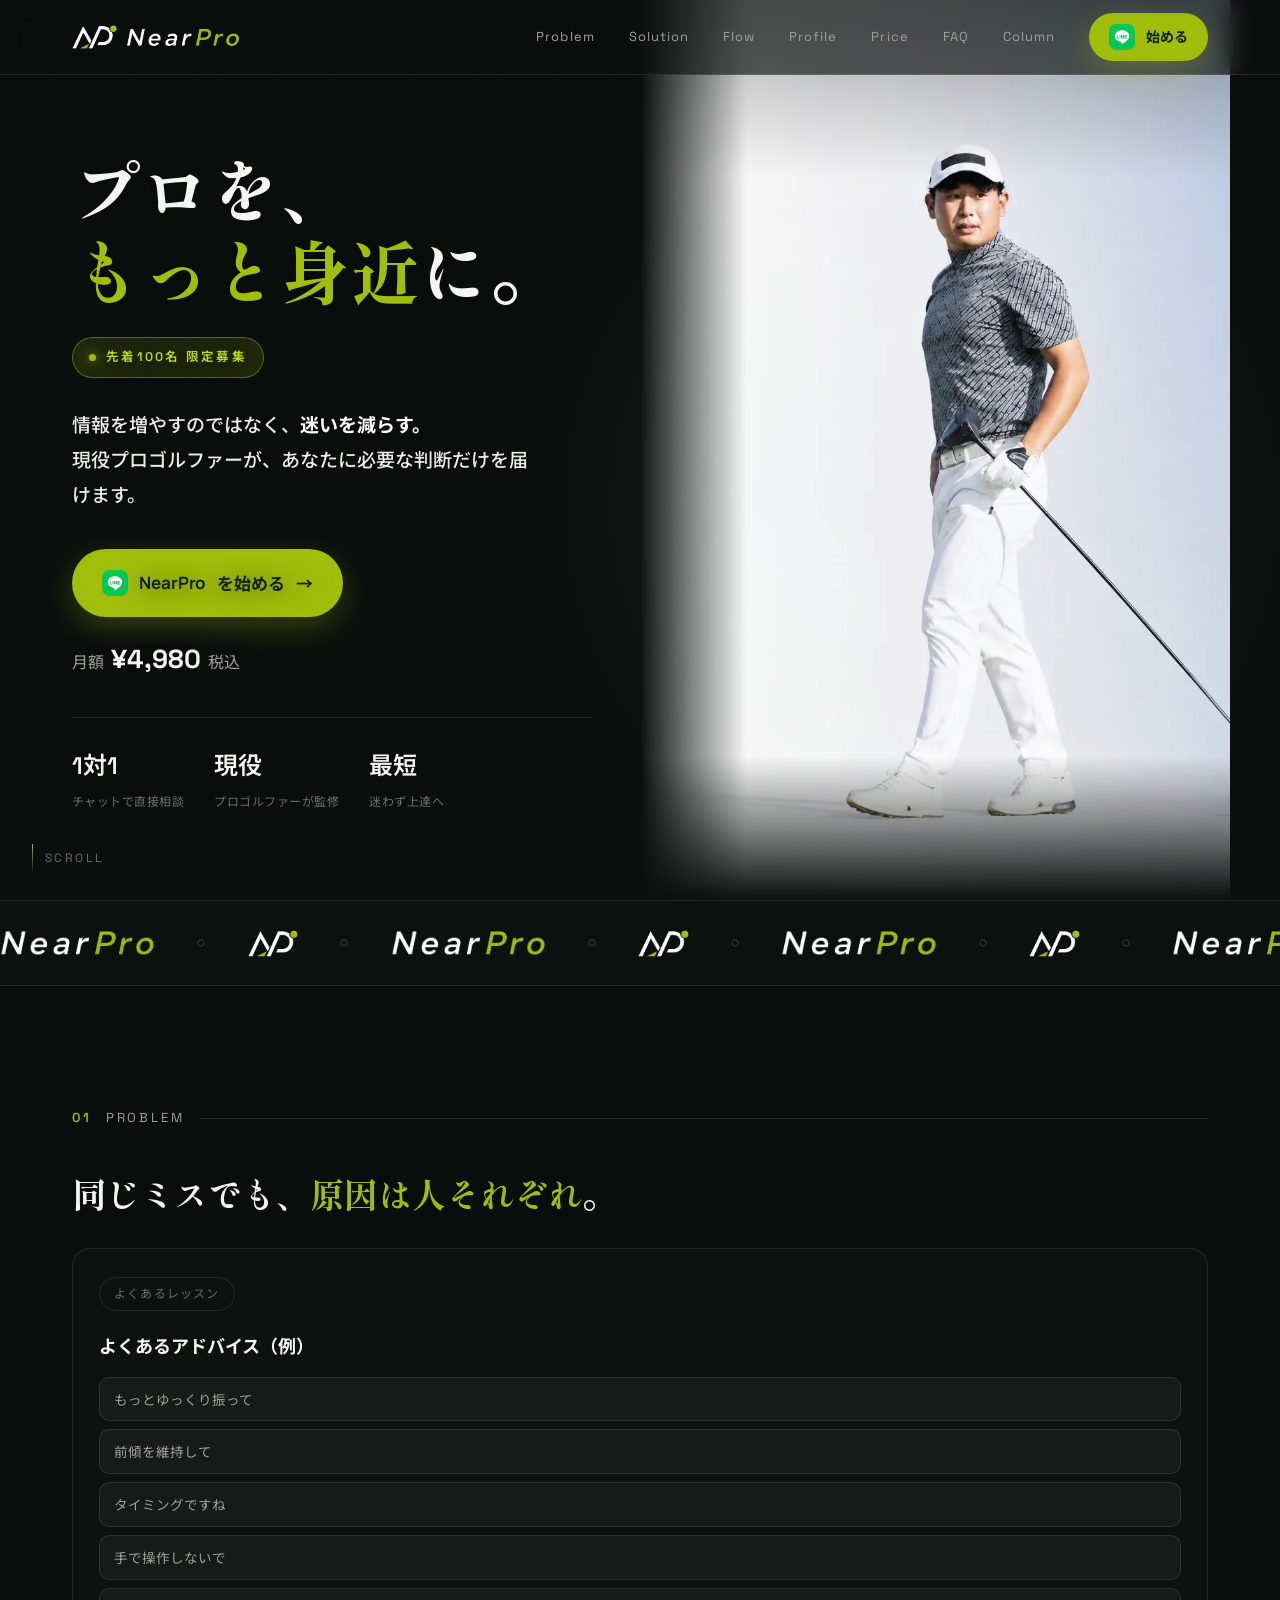
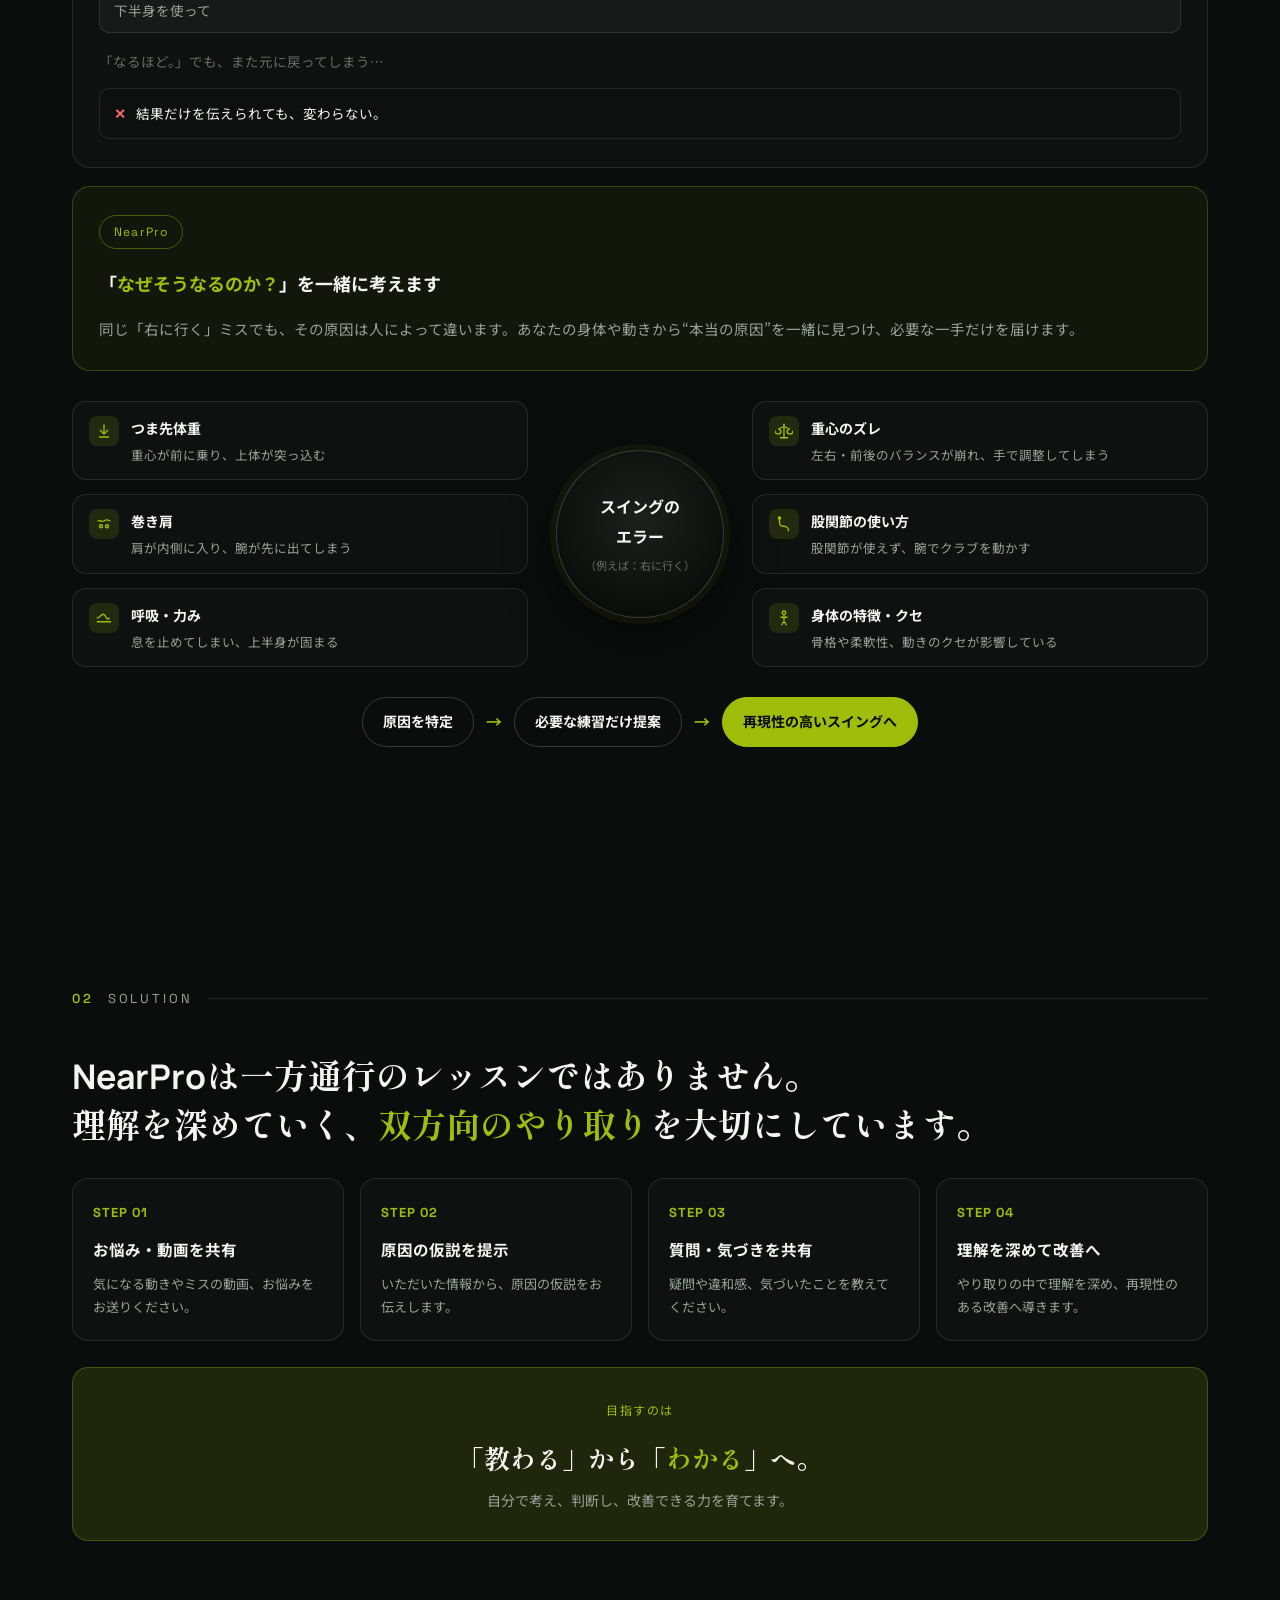
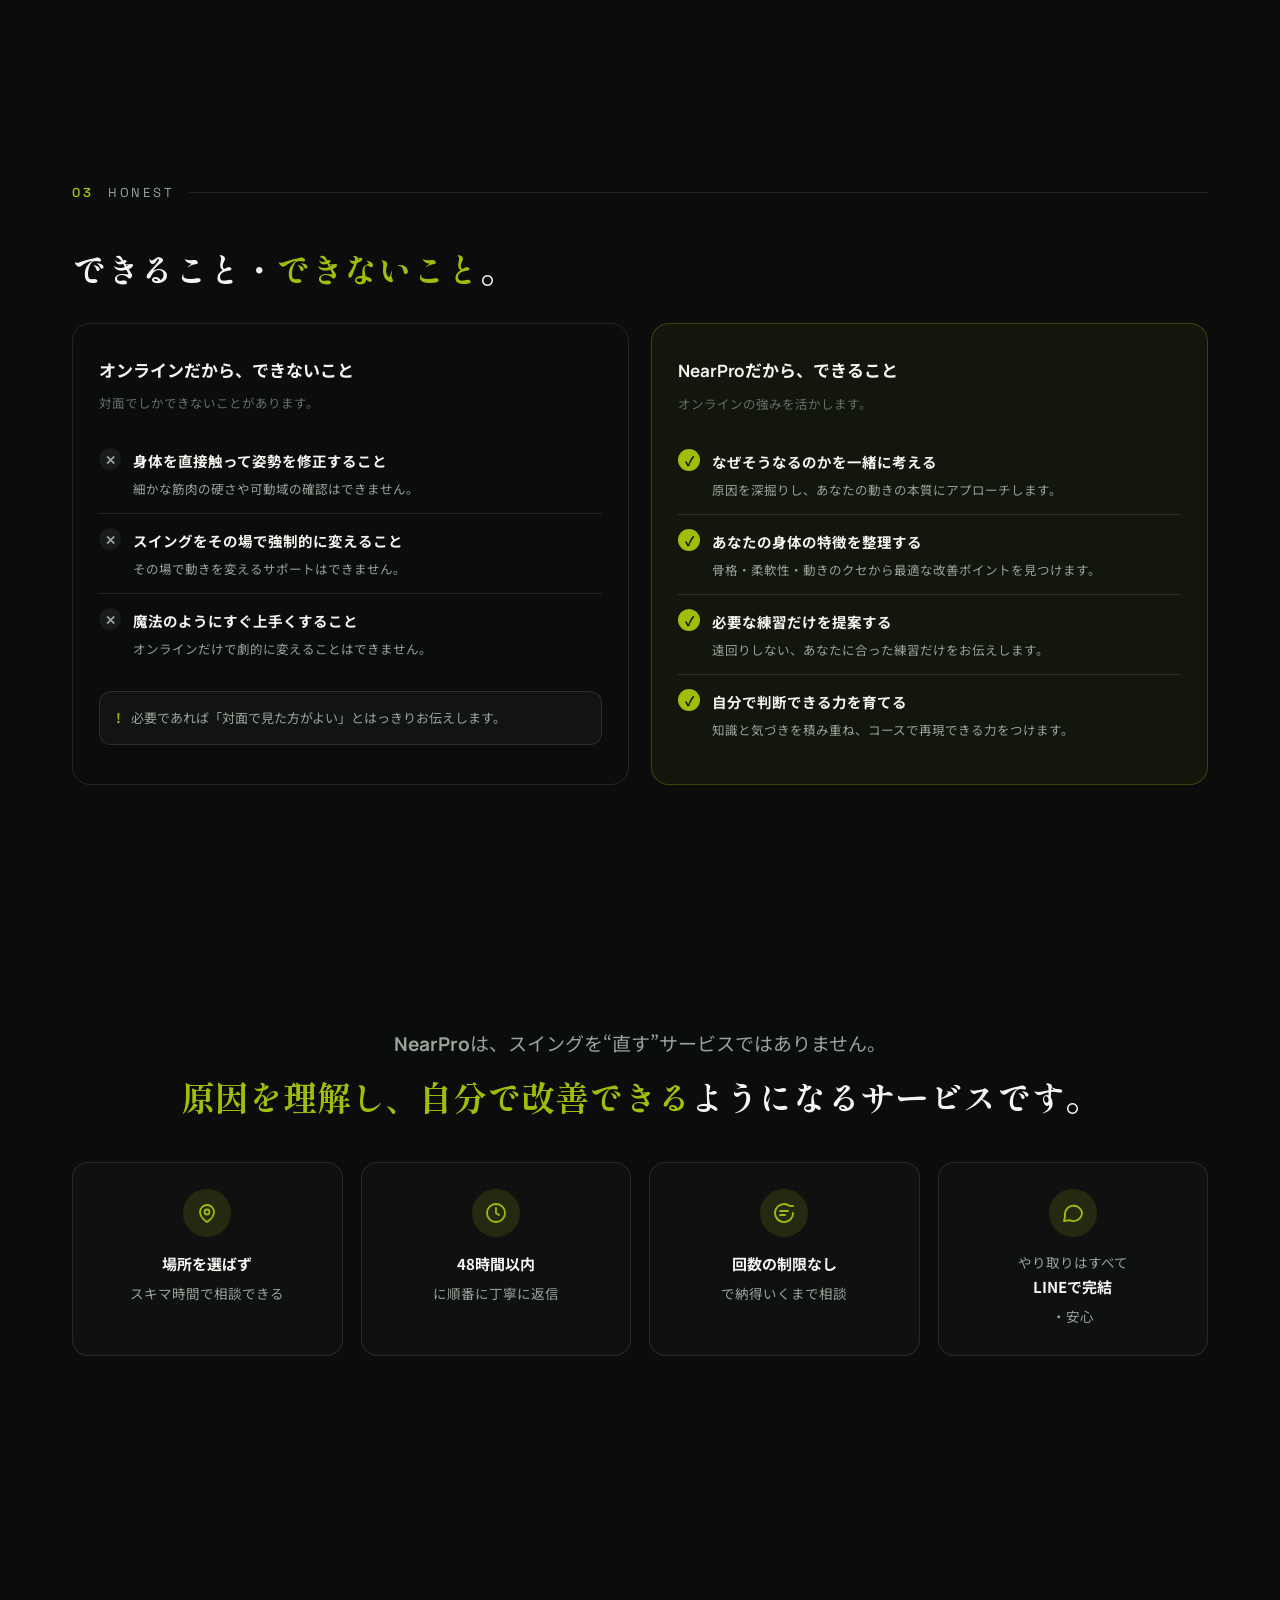
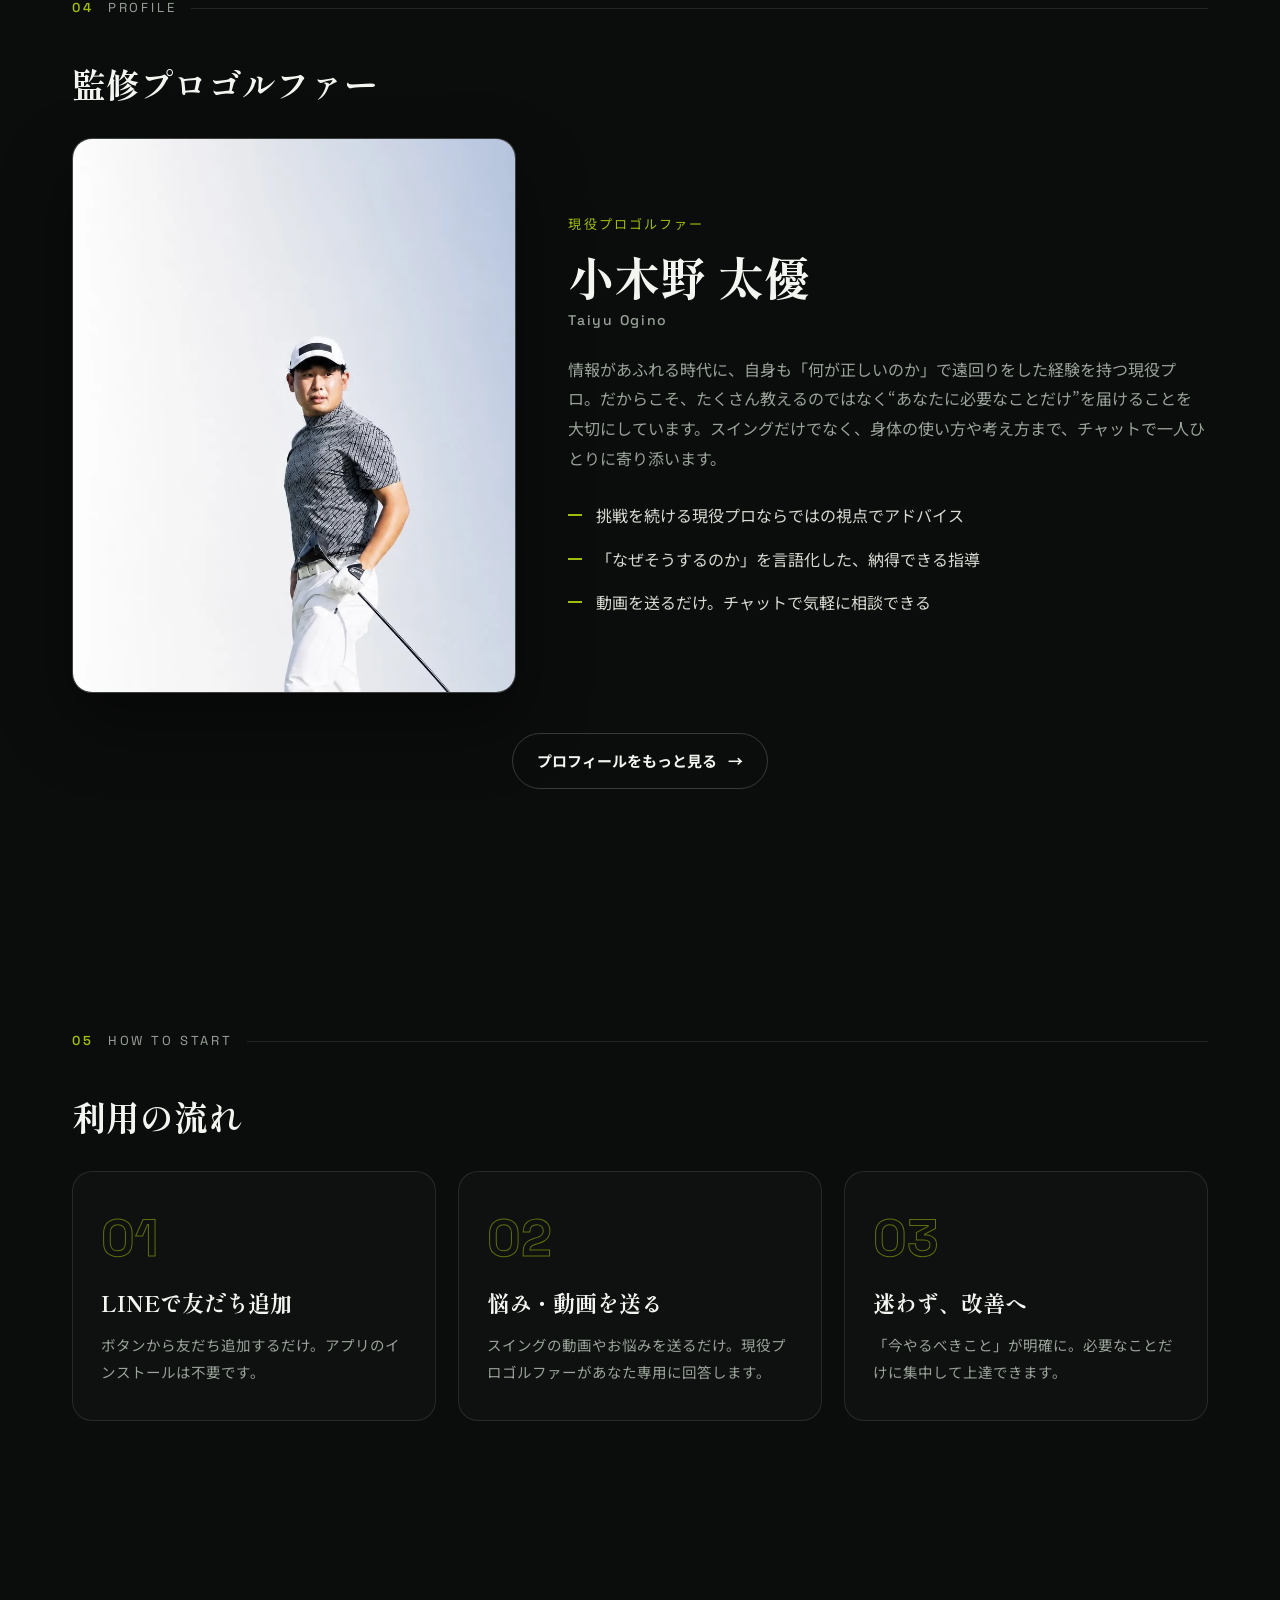
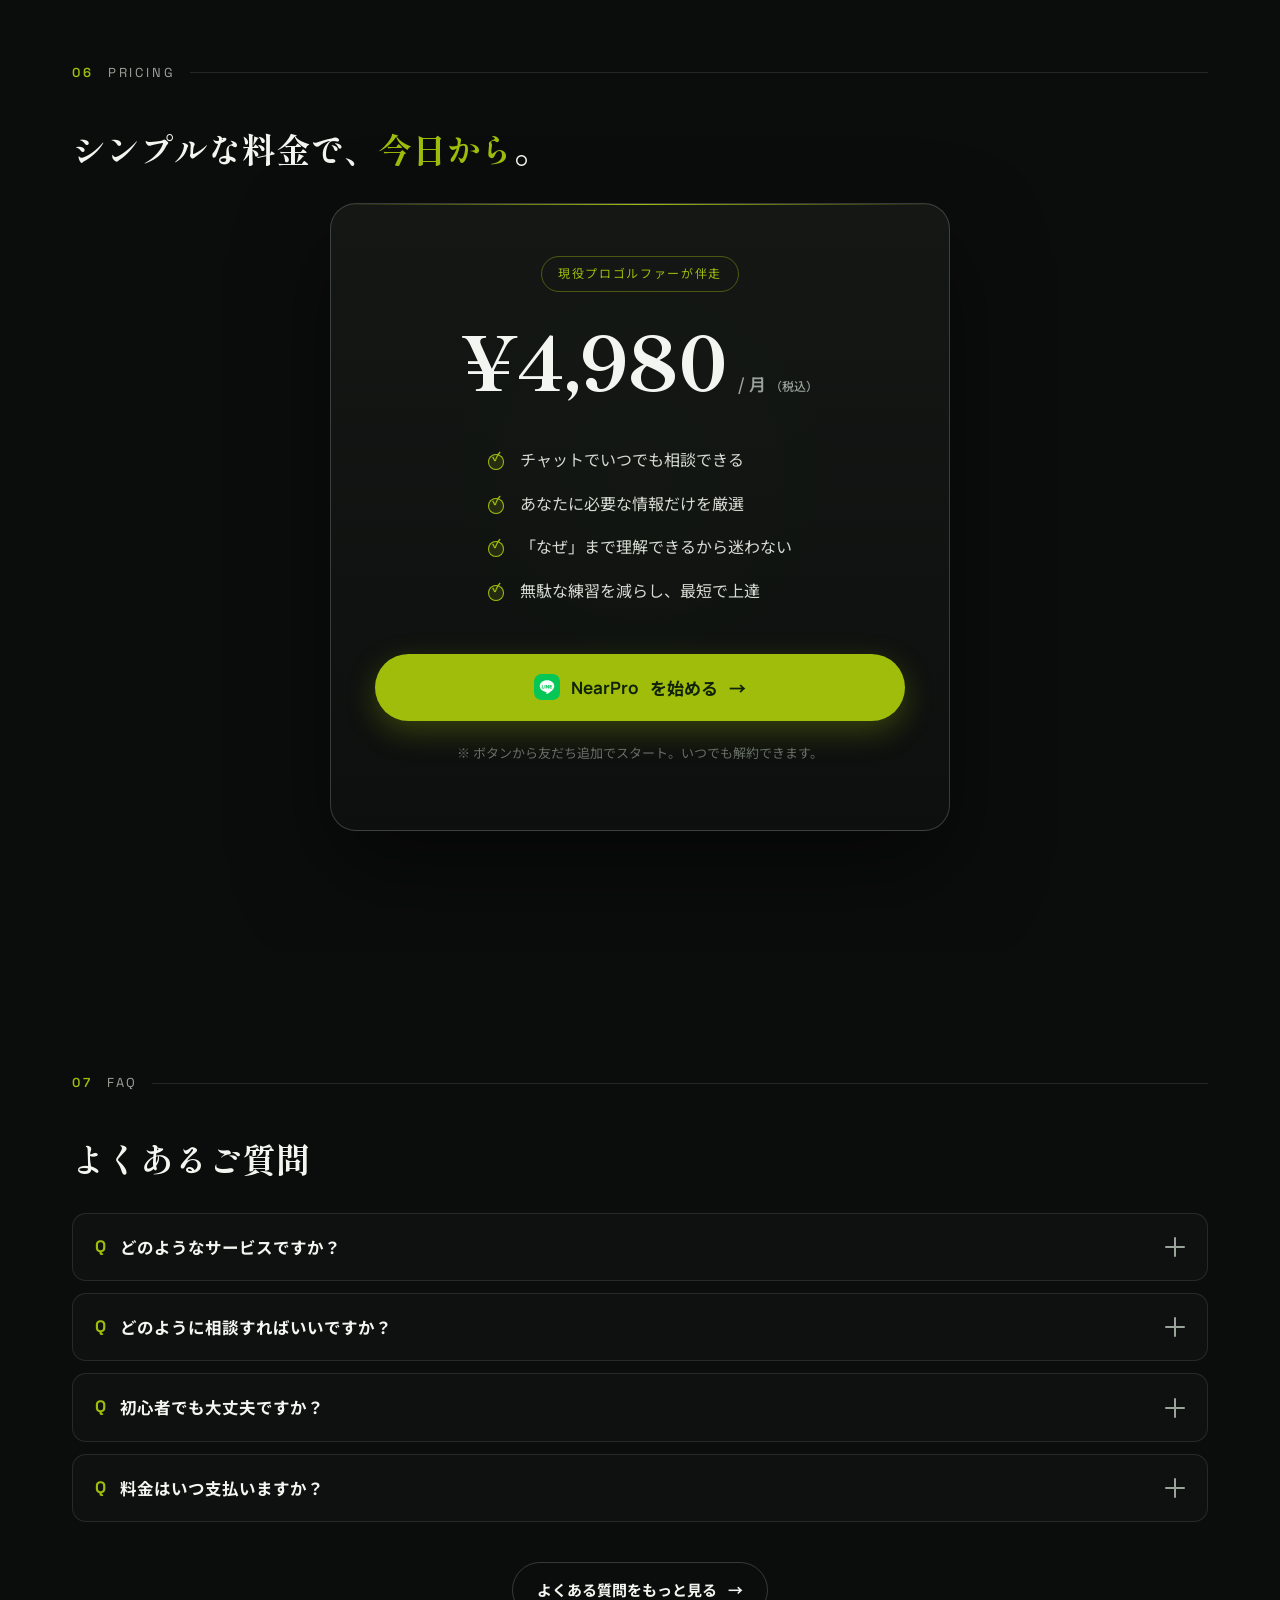
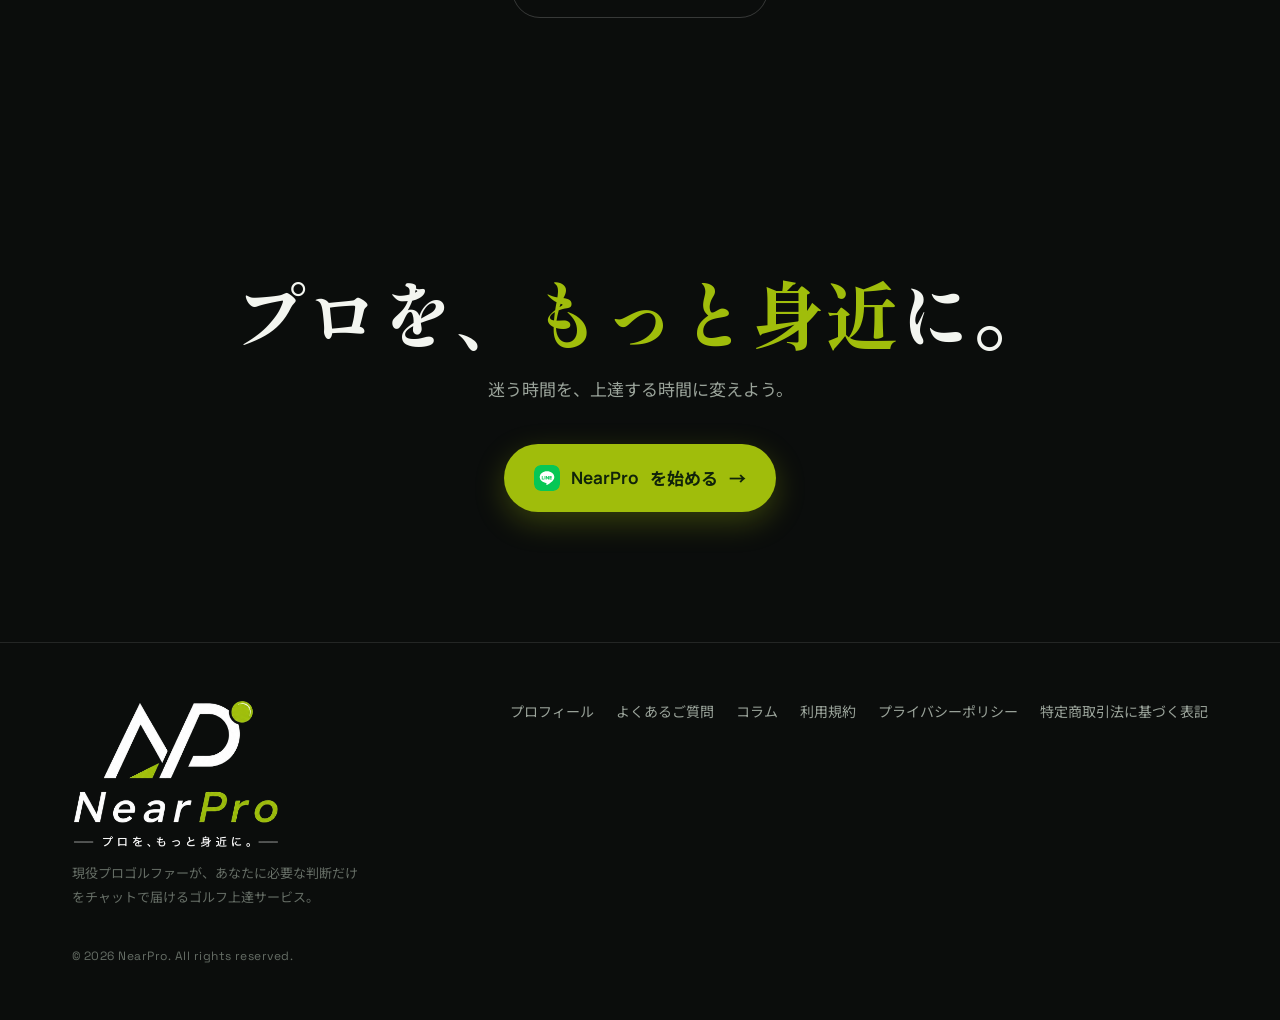
==== commit 8a133722: "ヘッダーのブランド表記をロゴ画像化（検索エンジン向けにNearProのテキストを併記）" ====
--- a/index.html
+++ b/index.html
@@ -92,7 +92,7 @@
 
 <header class="site" id="site-header">
   <div class="wrap">
-    <a class="brand" href="#top"><img class="brand-mark" src="/assets/logo/logo-mark.png" alt="" width="595" height="317" /><span class="brand-text">Near<b>Pro</b></span></a>
+    <a class="brand" href="#top"><img class="brand-mark" src="/assets/logo/logo-mark.png" alt="" width="595" height="317" /><img class="brand-word" src="/assets/logo/logo-wordmark.png" alt="" width="807" height="135" /><span class="sr-only">NearPro</span></a>
     <nav class="nav">
       <a class="link" href="#problem">Problem</a>
       <a class="link" href="#solution">Solution</a>
--- a/styles.css
+++ b/styles.css
@@ -712,9 +712,13 @@
   /* ===== ロゴ ===== */
   .brand { display: inline-flex; align-items: center; gap: 9px; }
   .brand-mark { height: 24px; width: auto; display: block; }
-  .brand-text { display: block; white-space: nowrap; }
+  .brand-word { height: 19px; width: auto; display: block; }
+  /* 画面には出ないが検索エンジン・読み上げには伝わるテキスト */
+  .sr-only { position: absolute; width: 1px; height: 1px; padding: 0; margin: -1px;
+    overflow: hidden; clip: rect(0 0 0 0); clip-path: inset(50%); white-space: nowrap; border: 0; }
   .footer-logo { width: 208px; height: auto; display: block; margin-bottom: 4px; }
   @media (max-width: 560px) {
     .brand-mark { height: 19px; }
+    .brand-word { height: 15px; }
     .footer-logo { width: 176px; }
   }
